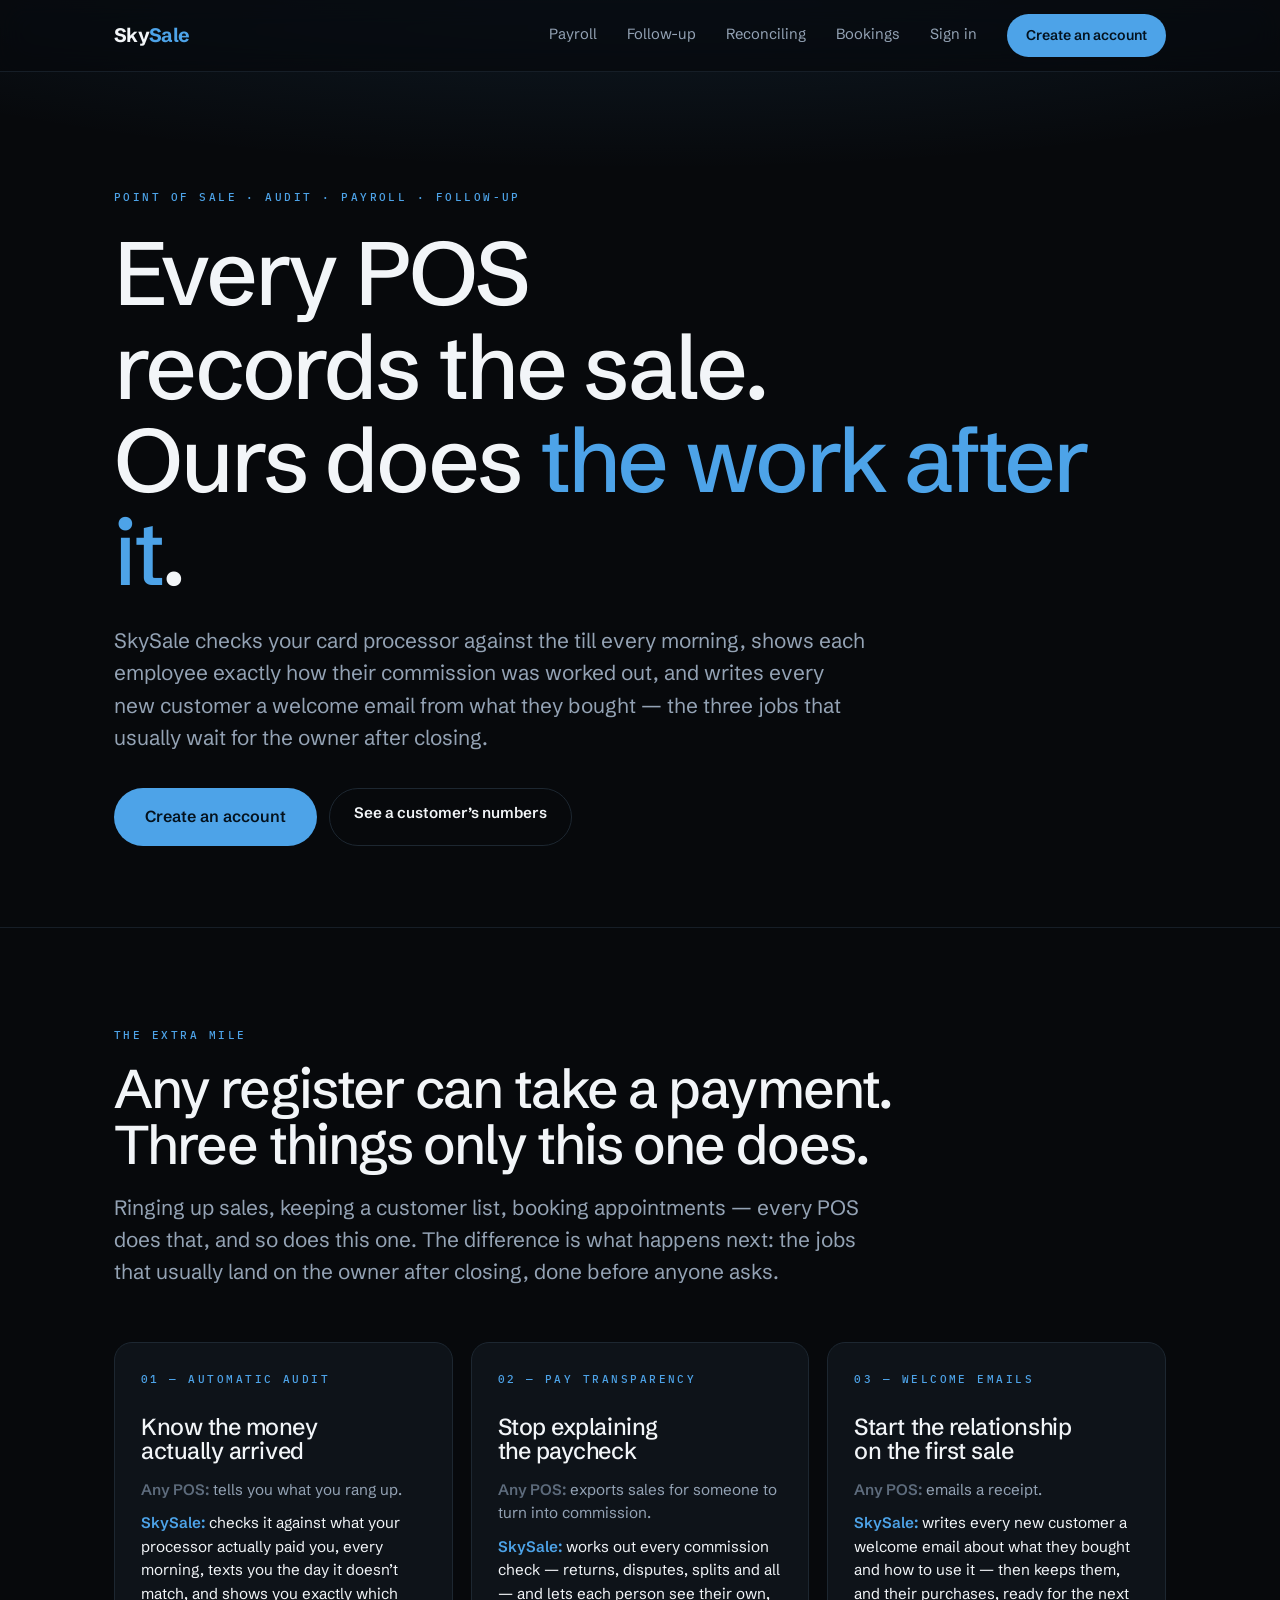
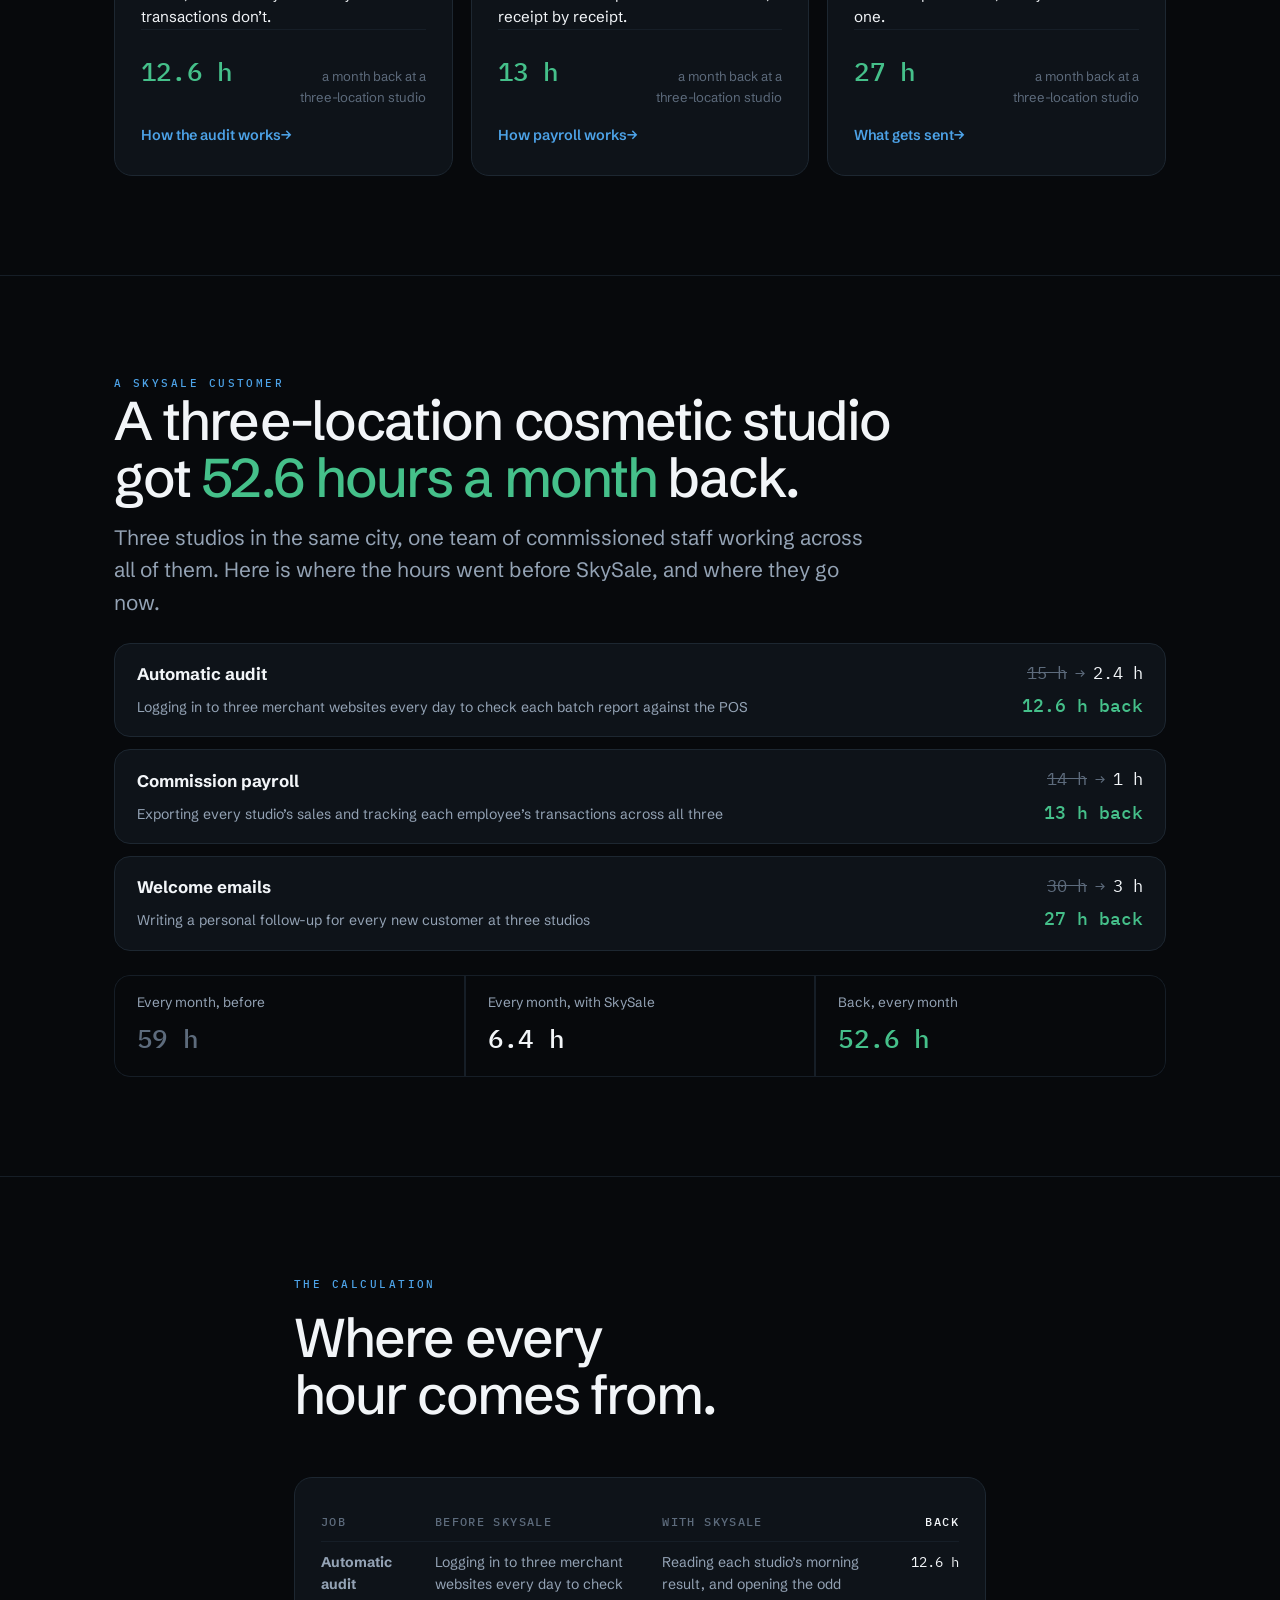
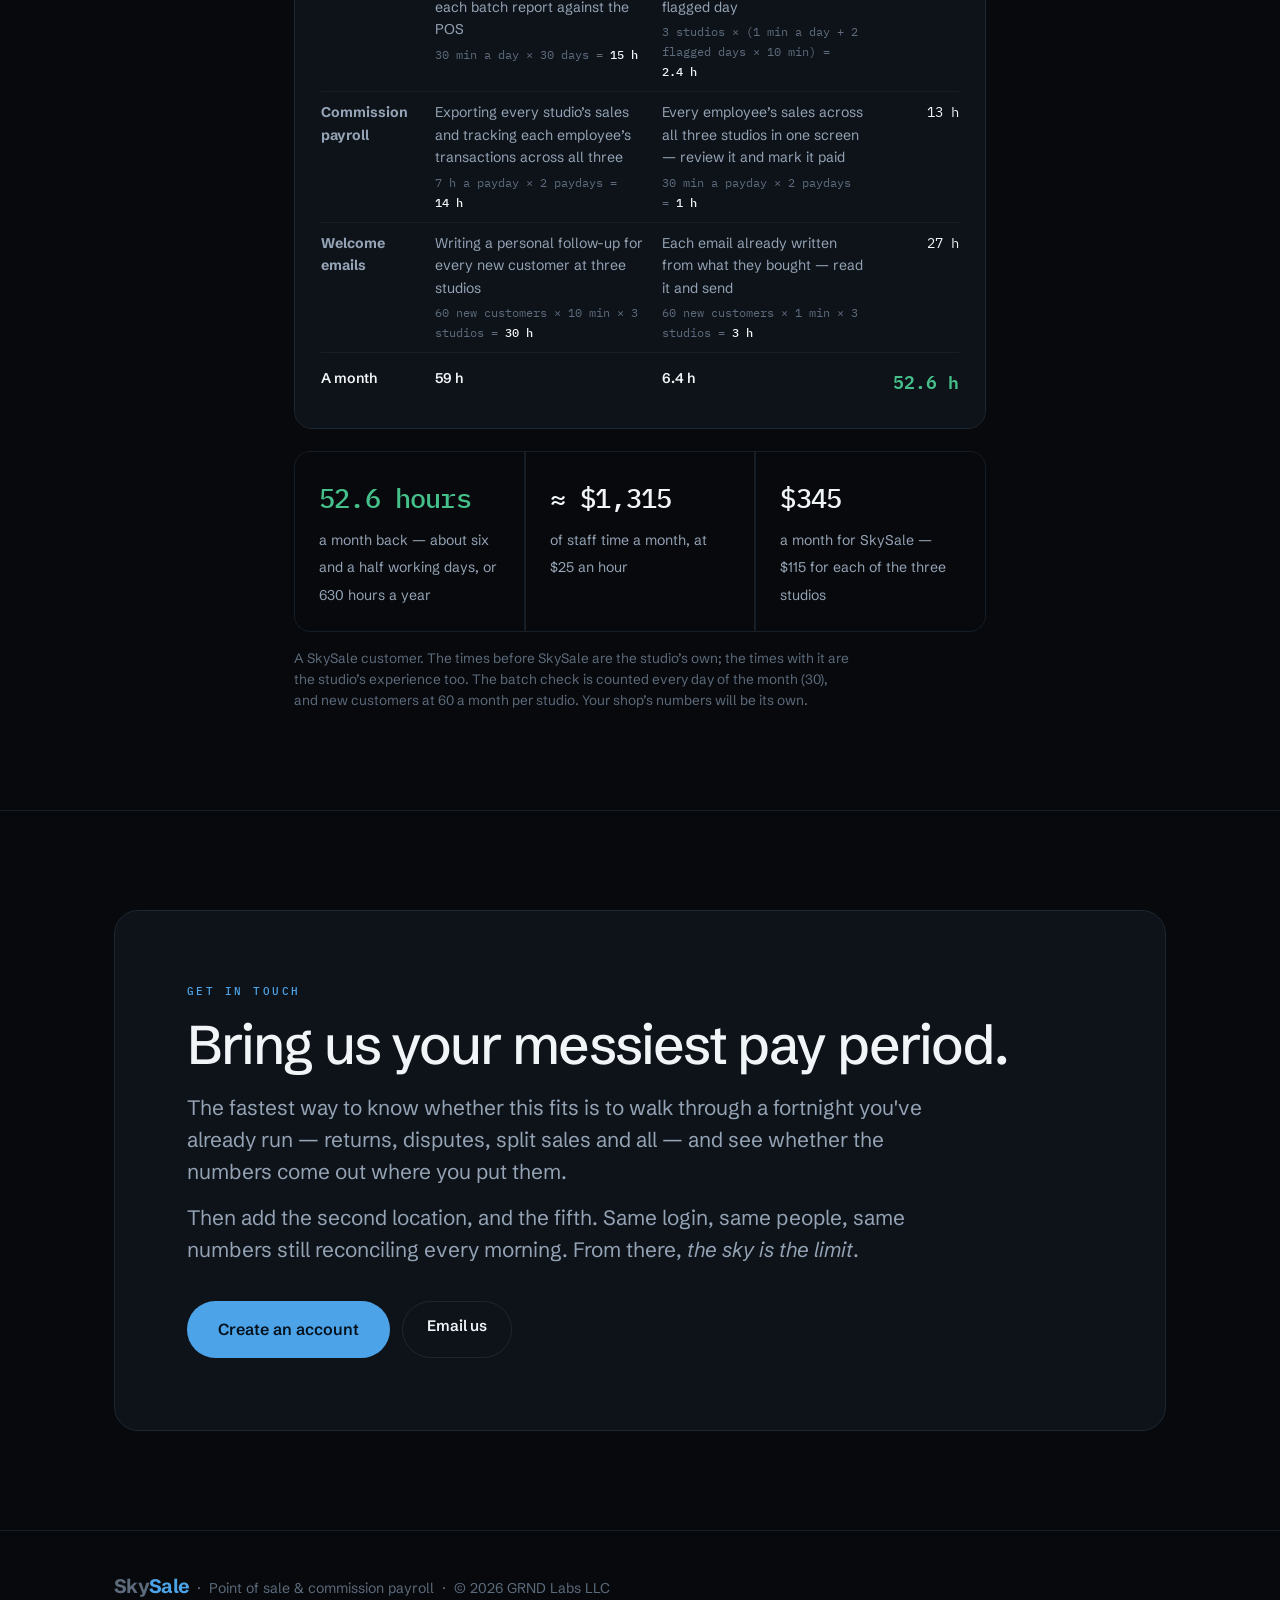
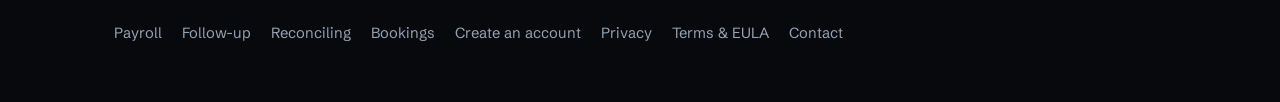
==== index.html @ 4abb0d63 "Extra mile cards play in as you scroll; story bars gone; phone fixes - Each extra-mile card rises in" ====
<!DOCTYPE html>
<html lang="en">
<head>
<meta charset="utf-8">
<meta name="viewport" content="width=device-width, initial-scale=1, viewport-fit=cover">
<title>SkySale — the point of sale that does the work after the sale</title>
<meta name="description" content="Every POS records the sale. SkySale checks your card processor against the till every morning, shows each employee exactly how their commission was worked out, and writes every new customer a welcome email from what they bought.">
<link rel="canonical" href="https://sky-sale.com/">

<meta property="og:type" content="website">
<meta property="og:url" content="https://sky-sale.com/">
<meta property="og:site_name" content="SkySale">
<meta property="og:title" content="SkySale — the point of sale that does the work after the sale">
<meta property="og:description" content="Every POS records the sale. Ours does the work after it.">
<meta property="og:image" content="https://sky-sale.com/assets/commissions.png">
<meta property="og:image:width" content="1010">
<meta property="og:image:height" content="682">
<meta name="twitter:card" content="summary_large_image">
<meta name="twitter:title" content="SkySale — the point of sale that does the work after the sale">
<meta name="twitter:description" content="Every POS records the sale. Ours does the work after it.">
<meta name="twitter:image" content="https://sky-sale.com/assets/commissions.png">
<meta name="theme-color" content="#07090C">

<link rel="preconnect" href="https://fonts.googleapis.com">
<link rel="preconnect" href="https://fonts.gstatic.com" crossorigin>
<link rel="stylesheet" href="https://fonts.googleapis.com/css2?family=Schibsted+Grotesk:wght@400;500;600;700&family=IBM+Plex+Mono:wght@400;500&display=swap">
<link rel="stylesheet" href="styles.css">
</head>
<body>

<header>
  <div class="wrap masthead">
    <a href="/" class="logo">Sky<span>Sale</span></a>
    <nav>
      <a class="opt" href="payroll.html">Payroll</a>
      <a class="opt" href="follow-up.html">Follow-up</a>
      <a class="opt" href="reconciliation.html">Reconciling</a>
      <a class="opt" href="bookings.html">Bookings</a>
      <a class="opt signin" href="https://app.sky-sale.com/">Sign in</a>
      <a class="btn btn-solid btn-sm" href="https://app.sky-sale.com/signup.html">Create an account</a>
    </nav>
  </div>
</header>

<main>

  <!-- ── Hero ───────────────────────────────────────────────────────── -->
  <section class="hero">
    <div class="wrap">
      <p class="eyebrow">Point of sale · audit · payroll · follow-up</p>
      <h1>Every POS records the sale.<br>Ours does <em>the work after it</em>.</h1>
      <p class="lede">
        SkySale checks your card processor against the till every morning, shows each
        employee exactly how their commission was worked out, and writes every new
        customer a welcome email from what they bought — the three jobs that usually
        wait for the owner after closing.
      </p>
      <div class="cta-row">
        <a class="btn btn-solid btn-lg" href="https://app.sky-sale.com/signup.html">Create an account</a>
        <a class="btn btn-ghost" href="#saves">See a customer’s numbers</a>
      </div>
    </div>
  </section>

  <!-- ── The extra mile ───────────────────────────────────────────────── -->
  <section class="rule-top" id="extra-mile">
    <div class="wrap">
      <div class="sec-head narrow reveal">
        <p class="eyebrow">The extra mile</p>
        <h2>Any register can take a payment. Three things only this one does.</h2>
        <p class="lede">
          Ringing up sales, keeping a customer list, booking appointments — every POS does that,
          and so does this one. The difference is what happens next: the jobs that usually land on
          the owner after closing, done before anyone asks.
        </p>
      </div>

      <div class="miles">
        <a class="mile card" href="reconciliation.html">
          <span class="eyebrow">01 — Automatic audit</span>
          <h3>Know the money actually arrived</h3>
          <p class="vs"><b>Any POS:</b> tells you what you rang up.</p>
          <p class="vs ours"><b>SkySale:</b> checks it against what your processor actually paid you, every morning, texts you the day it doesn’t match, and shows you exactly which transactions don’t.</p>
          <div class="saves"><b>12.6 h</b><span>a month back at a<br>three-location studio</span></div>
          <span class="more">How the audit works</span>
        </a>
        <a class="mile card" href="payroll.html">
          <span class="eyebrow">02 — Pay transparency</span>
          <h3>Stop explaining the paycheck</h3>
          <p class="vs"><b>Any POS:</b> exports sales for someone to turn into commission.</p>
          <p class="vs ours"><b>SkySale:</b> works out every commission check — returns, disputes, splits and all — and lets each person see their own, receipt by receipt.</p>
          <div class="saves"><b>13 h</b><span>a month back at a<br>three-location studio</span></div>
          <span class="more">How payroll works</span>
        </a>
        <a class="mile card" href="follow-up.html">
          <span class="eyebrow">03 — Welcome emails</span>
          <h3>Start the relationship on the first sale</h3>
          <p class="vs"><b>Any POS:</b> emails a receipt.</p>
          <p class="vs ours"><b>SkySale:</b> writes every new customer a welcome email about what they bought and how to use it — then keeps them, and their purchases, ready for the next one.</p>
          <div class="saves"><b>27 h</b><span>a month back at a<br>three-location studio</span></div>
          <span class="more">What gets sent</span>
        </a>
      </div>
    </div>
  </section>


  <!-- ── A customer, worked through ───────────────────────────────────── -->
  <section class="story" id="saves">
    <div class="wrap story-inner">
      <div class="story-head reveal">
        <p class="eyebrow">A SkySale customer</p>
        <h2>A three-location cosmetic studio got <em>52.6 hours a month</em> back.</h2>
        <p class="lede">
          Three studios in the same city, one team of commissioned staff working across all of them.
          Here is where the hours went before SkySale, and where they go now.
        </p>
      </div>

      <div class="story-rows stagger">
        <a class="srow" href="reconciliation.html">
          <div class="srow-label">
            <b>Automatic audit</b>
            <span>Logging in to three merchant websites every day to check each batch report against the POS</span>
          </div>
          <div class="srow-nums">
            <span class="was">15 h</span><span class="arrow">→</span><span class="now">2.4 h</span>
            <b class="saved">12.6 h back</b>
          </div>
        </a>
        <a class="srow" href="payroll.html">
          <div class="srow-label">
            <b>Commission payroll</b>
            <span>Exporting every studio’s sales and tracking each employee’s transactions across all three</span>
          </div>
          <div class="srow-nums">
            <span class="was">14 h</span><span class="arrow">→</span><span class="now">1 h</span>
            <b class="saved">13 h back</b>
          </div>
        </a>
        <a class="srow" href="follow-up.html">
          <div class="srow-label">
            <b>Welcome emails</b>
            <span>Writing a personal follow-up for every new customer at three studios</span>
          </div>
          <div class="srow-nums">
            <span class="was">30 h</span><span class="arrow">→</span><span class="now">3 h</span>
            <b class="saved">27 h back</b>
          </div>
        </a>
      </div>

      <div class="story-total reveal">
        <div><span>Every month, before</span><b class="was">59 h</b></div>
        <div><span>Every month, with SkySale</span><b>6.4 h</b></div>
        <div><span>Back, every month</span><b class="credit">52.6 h</b></div>
      </div>
    </div>
  </section>

  <!-- ── The calculation ─────────────────────────────────────────────── -->
  <section class="rule-top">
    <div class="wrap narrow">
      <div class="sec-head reveal">
        <p class="eyebrow">The calculation</p>
        <h2>Where every hour comes from.</h2>
      </div>
      <div class="example calc reveal">
        <table>
          <thead><tr><th>Job</th><th>Before SkySale</th><th>With SkySale</th><th class="h">Back</th></tr></thead>
          <tbody>
            <tr>
              <td><b>Automatic audit</b></td>
              <td>Logging in to three merchant websites every day to check each batch report against the POS<div class="sum-line">30 min a day × 30 days = <b>15 h</b></div></td>
              <td>Reading each studio’s morning result, and opening the odd flagged day<div class="sum-line">3 studios × (1 min a day + 2 flagged days × 10 min) = <b>2.4 h</b></div></td>
              <td class="h">12.6 h</td>
            </tr>
            <tr>
              <td><b>Commission payroll</b></td>
              <td>Exporting every studio’s sales and tracking each employee’s transactions across all three<div class="sum-line">7 h a payday × 2 paydays = <b>14 h</b></div></td>
              <td>Every employee’s sales across all three studios in one screen — review it and mark it paid<div class="sum-line">30 min a payday × 2 paydays = <b>1 h</b></div></td>
              <td class="h">13 h</td>
            </tr>
            <tr>
              <td><b>Welcome emails</b></td>
              <td>Writing a personal follow-up for every new customer at three studios<div class="sum-line">60 new customers × 10 min × 3 studios = <b>30 h</b></div></td>
              <td>Each email already written from what they bought — read it and send<div class="sum-line">60 new customers × 1 min × 3 studios = <b>3 h</b></div></td>
              <td class="h">27 h</td>
            </tr>
            <tr class="sum"><td>A month</td><td>59 h</td><td>6.4 h</td><td class="h">52.6 h</td></tr>
          </tbody>
        </table>
      </div>
      <div class="total-saved reveal">
        <div><b class="credit">52.6 hours</b><span>a month back — about six and a half working days, or 630 hours a year</span></div>
        <div><b>≈ $1,315</b><span>of staff time a month, at $25 an hour</span></div>
        <div><b>$345</b><span>a month for SkySale — $115 for each of the three studios</span></div>
      </div>
      <p class="fineprint">
        A SkySale customer. The times before SkySale are the studio’s own; the times with it are the studio’s
        experience too. The batch check is counted every day of the month (30), and new customers at 60 a
        month per studio. Your shop’s numbers will be its own.
      </p>
    </div>
  </section>

  <!-- ── Closer ──────────────────────────────────────────────────────── -->
  <section class="rule-top">
    <div class="wrap">
      <div class="closer reveal">
        <p class="eyebrow">Get in touch</p>
        <h2 style="margin-block:16px 18px">Bring us your messiest pay period.</h2>
        <p class="lede">
          The fastest way to know whether this fits is to walk through a
          fortnight you've already run — returns, disputes, split sales and all
          — and see whether the numbers come out where you put them.
        </p>
        <p class="lede" style="margin-top:14px">
          Then add the second location, and the fifth. Same login, same people,
          same numbers still reconciling every morning. From there,
          <em>the sky is the limit</em>.
        </p>
        <div class="cta-row">
          <a class="btn btn-solid btn-lg" href="https://app.sky-sale.com/signup.html">Create an account</a>
          <a class="btn btn-ghost" href="mailto:hello@sky-sale.com?subject=SkySale">Email us</a>
        </div>
      </div>
    </div>
  </section>

</main>

<footer>
  <div class="wrap foot">
    <div><span class="logo">Sky<span>Sale</span></span> &nbsp;·&nbsp; Point of sale &amp; commission payroll &nbsp;·&nbsp; &copy; 2026 GRND Labs LLC</div>
    <nav>
      <a href="payroll.html">Payroll</a>
      <a href="follow-up.html">Follow-up</a>
      <a href="reconciliation.html">Reconciling</a>
      <a href="bookings.html">Bookings</a>
      <a href="https://app.sky-sale.com/signup.html">Create an account</a>
      <a href="privacy.html">Privacy</a>
      <a href="terms.html">Terms &amp; EULA</a>
      <a href="mailto:hello@sky-sale.com">Contact</a>
    </nav>
  </div>
</footer>

</body>
</html>
---- styles.css ----
/* SkySale — shared styles.
 *
 * One visual world, committed to: a near-black ground with money as the only
 * colour. Accounting's own two colours (credit green, debit red) appear on
 * figures and nowhere else, so a red number always means money going out
 * rather than "this bit is important".
 *
 * All motion is native scroll-driven animation. No library, no observers, no
 * JavaScript — and where a browser doesn't support it, every word is simply
 * there at rest. Nothing is ever parked invisible waiting to be scrolled to.
 */

:root {
  --void:      #07090C;
  --panel:     #0E1319;
  --panel-2:   #141B23;
  --line:      #1D2731;
  --line-soft: #161E27;
  --ink:       #F2F5F8;
  --ink-dim:   #94A3B5;
  --ink-faint: #5D6B7C;
  --blue:      #4DA3E8;
  --blue-deep: #2B7FC4;
  --blue-glow: rgba(77, 163, 232, .16);
  --credit:    #45C08A;
  --debit:     #E8707C;

  --display: 'Schibsted Grotesk', -apple-system, BlinkMacSystemFont, 'Segoe UI', sans-serif;
  --mono: 'IBM Plex Mono', ui-monospace, 'SF Mono', Menlo, monospace;

  --gutter: clamp(20px, 5vw, 64px);
  --measure: 1180px;
}

* { box-sizing: border-box; }

html { scroll-behavior: smooth; }
@media (prefers-reduced-motion: reduce) { html { scroll-behavior: auto; } }

body {
  margin: 0;
  background: var(--void);
  color: var(--ink);
  font-family: var(--display);
  font-size: 17px;
  line-height: 1.6;
  -webkit-font-smoothing: antialiased;
  overflow-x: hidden;
}

.wrap { max-width: var(--measure); margin: 0 auto; padding-inline: var(--gutter); }
.narrow { max-width: 820px; }

h1, h2, h3 { margin: 0; line-height: 1.04; letter-spacing: -.035em; text-wrap: balance; font-weight: 500; }
h1 { font-size: clamp(2.7rem, 7.5vw, 5.6rem); }
h2 { font-size: clamp(2rem, 4.6vw, 3.4rem); }
h3 { font-size: clamp(1.15rem, 2vw, 1.45rem); letter-spacing: -.02em; }
p { margin: 0; }
a { color: inherit; text-decoration: none; }

.eyebrow {
  font-family: var(--mono); font-size: .7rem; font-weight: 500;
  letter-spacing: .22em; text-transform: uppercase; color: var(--blue);
}
.lede { font-size: clamp(1.05rem, 1.7vw, 1.3rem); color: var(--ink-dim); max-width: 58ch; line-height: 1.55; }
.dim { color: var(--ink-dim); }
.num { font-family: var(--mono); font-variant-numeric: tabular-nums; letter-spacing: -.02em; }

:where(a, button):focus-visible { outline: 2px solid var(--blue); outline-offset: 4px; border-radius: 4px; }

/* ── Masthead ──────────────────────────────────────────────────────────── */
header {
  position: sticky; top: env(safe-area-inset-top, 0px); z-index: 50;
  background: rgba(7, 9, 12, .72);
  backdrop-filter: saturate(160%) blur(14px);
  border-bottom: 1px solid var(--line-soft);
}
.masthead {
  display: flex; align-items: center; justify-content: space-between;
  gap: 18px; padding-block: 14px;
}
.logo { font-size: 1.22rem; font-weight: 700; letter-spacing: -.035em; }
.logo span { color: var(--blue); }
/* Wraps, because a row of links that can't wrap is a row that runs off the
   side of a phone and takes the whole page's horizontal scroll with it. */
nav { display: flex; flex-wrap: wrap; gap: clamp(14px, 2.4vw, 30px); align-items: center; font-size: .92rem; }
nav a { color: var(--ink-dim); transition: color .2s; white-space: nowrap; }
nav a:hover, nav a[aria-current="page"] { color: var(--ink); }
/* The section links go on a phone; signing in does not. Someone on a phone
   is far more likely to be an existing shop opening their register than a
   stranger reading about reconciliation — and with every .opt hidden there
   was no way in from a phone at all. */
@media (max-width: 860px) {
  nav .opt:not(.signin) { display: none; }
  nav .signin {
    display: inline-flex; align-items: center; min-height: 44px;
    padding: 0 18px; border: 1.5px solid var(--line);
    border-radius: 999px; color: var(--ink);
  }
  nav .signin:hover { border-color: var(--blue); color: var(--blue); }
}
/* On a phone both buttons share one line with the logo; let them wrap and
   the masthead doubles in height and sits over the page. */
@media (max-width: 480px) {
  .masthead { gap: 10px; padding-block: 10px; }
  .masthead nav { flex-wrap: nowrap; gap: 8px; }
  nav .signin { padding: 0 14px; min-height: 40px; font-size: .86rem; }
  .masthead .btn-sm { padding: 10px 14px; font-size: .86rem; }
}
@media (max-width: 360px) {
  .logo { font-size: 1.05rem; }
  nav .signin { padding: 0 11px; }
  .masthead .btn-sm { padding: 10px 11px; font-size: .8rem; }
}

.btn {
  display: inline-block; font-family: var(--display); font-weight: 600;
  font-size: .95rem; padding: 12px 24px; border-radius: 100px;
  border: 1px solid transparent; transition: background .2s, border-color .2s, color .2s;
  white-space: nowrap;
}
.btn-solid { background: var(--blue); color: #04121E; }
.btn-solid:hover { background: #6FB8F0; }
.btn-ghost { border-color: var(--line); color: var(--ink); }
.btn-ghost:hover { border-color: var(--blue); color: var(--blue); }
.btn-sm { padding: 9px 18px; font-size: .88rem; }
/* The one action the site exists to produce. Bigger than the rest, and it
   keeps a ring of the accent around it so it still reads as the loud one
   against the dark ground, where a flat fill can recede. */
.btn-lg { padding: 15px 30px; font-size: 1rem; }
.btn-solid { box-shadow: 0 0 0 0 var(--blue-glow); transition: background .2s, box-shadow .25s, transform .15s; }
.btn-solid:hover { box-shadow: 0 0 0 6px var(--blue-glow); transform: translateY(-1px); }

/* The masthead's button stays put at phone width, unlike the section links —
   a nav that collapses to nothing is a page with no way forward on a phone. */
@media (max-width: 860px) { .masthead .btn { display: inline-block; } }

/* ── Hero ──────────────────────────────────────────────────────────────── */
.hero { padding-block: clamp(70px, 13vh, 130px) clamp(50px, 9vh, 100px); position: relative; }
/* One soft light source, behind the headline. The only gradient on the site. */
.hero::before {
  /* Kept inside the viewport. It used to hang 30% past each edge, which no
     one could see — overflow-x on the body clipped it — but it made the page
     measure a third wider than the screen, which reads as broken layout every
     time anyone checks. The gradient is widened instead, so it looks the same
     and the page is the width it says it is. */
  content: ''; position: absolute; inset: -20% 0 auto; height: 640px;
  background: radial-gradient(120% 60% at 50% 0%, var(--blue-glow), transparent 70%);
  pointer-events: none; z-index: -1;
}
.hero h1 { margin-block: 20px 26px; }
.hero h1 em { font-style: normal; color: var(--blue); }
.cta-row { display: flex; gap: 12px; flex-wrap: wrap; margin-top: 34px; }

/* ── Sections ──────────────────────────────────────────────────────────── */
section { padding-block: clamp(64px, 11vh, 132px); }
.rule-top { border-top: 1px solid var(--line-soft); }
.sec-head { margin-bottom: clamp(34px, 6vh, 62px); }
.sec-head h2 { margin-block: 16px 18px; }

/* ── The paycheck ──────────────────────────────────────────────────────── */
.cheque {
  background: linear-gradient(180deg, var(--panel-2), var(--panel));
  border: 1px solid var(--line); border-radius: 18px;
  padding: 26px clamp(20px, 3vw, 32px);
  box-shadow: 0 30px 70px -40px rgba(0, 0, 0, .9);
  width: 100%; max-width: 520px;
}
.cheque-head {
  display: flex; justify-content: space-between; gap: 16px; flex-wrap: wrap;
  padding-bottom: 16px; border-bottom: 1px solid var(--line);
}
.cheque-head span { font-family: var(--mono); font-size: .66rem; letter-spacing: .16em; text-transform: uppercase; color: var(--ink-faint); }
.cheque-head b { display: block; font-weight: 600; font-size: .95rem; color: var(--ink); letter-spacing: -.01em; margin-top: 3px; }
.cheque-line {
  display: flex; justify-content: space-between; align-items: baseline; gap: 20px;
  padding-block: 13px; border-bottom: 1px solid var(--line-soft);
}
.cheque-line dt { font-size: .93rem; color: var(--ink-dim); }
.cheque-line dt small { display: block; font-size: .76rem; color: var(--ink-faint); margin-top: 2px; }
.cheque-line dd { margin: 0; font-family: var(--mono); font-variant-numeric: tabular-nums; font-size: .95rem; white-space: nowrap; }
/* On a narrow screen a long label and its amount stop fitting on one line;
   let the amount drop underneath rather than push the card wider. */
@media (max-width: 560px) {
  .cheque-line { flex-wrap: wrap; gap: 4px 20px; }
  .cheque-line dd { margin-left: auto; }
}
.cheque-line dd.credit { color: var(--credit); }
.cheque-line dd.debit { color: var(--debit); }
.cheque-total {
  display: flex; justify-content: space-between; align-items: baseline; gap: 20px;
  padding-top: 18px; margin-top: 4px; border-top: 1px solid var(--blue);
}
.cheque-total span { font-weight: 600; }
.cheque-total b { font-family: var(--mono); font-size: 1.7rem; font-weight: 600; letter-spacing: -.03em; }
.cheque-note { font-size: .74rem; color: var(--ink-faint); margin-top: 16px; }

/* ── Cards that link to the detail pages ───────────────────────────────── */
.cards { display: grid; grid-template-columns: repeat(auto-fit, minmax(270px, 1fr)); gap: 18px; }
.card {
  display: block; background: var(--panel); border: 1px solid var(--line);
  border-radius: 18px; padding: 30px 28px 26px;
  transition: border-color .25s, transform .25s, background .25s;
}
.card:hover { border-color: var(--blue); transform: translateY(-4px); background: var(--panel-2); }
.card .eyebrow { display: block; margin-bottom: 14px; }
.card h3 { margin-bottom: 10px; }
.card p { font-size: .95rem; color: var(--ink-dim); }
.card .more { display: inline-block; margin-top: 18px; font-size: .9rem; font-weight: 600; color: var(--blue); }
.card:hover .more::after { transform: translateX(4px); }
.card .more::after { content: ' →'; display: inline-block; transition: transform .25s; }

/* ── Spec rows, for the detail pages ───────────────────────────────────── */
.spec { display: grid; }
.spec-row {
  display: grid; grid-template-columns: minmax(200px, 270px) 1fr; gap: clamp(18px, 4vw, 48px);
  padding-block: 28px; border-top: 1px solid var(--line-soft); align-items: start;
}
.spec-row dt { font-weight: 600; font-size: 1.05rem; letter-spacing: -.015em; }
.spec-row dd { margin: 0; color: var(--ink-dim); max-width: 62ch; }
@media (max-width: 720px) { .spec-row { grid-template-columns: 1fr; gap: 8px; } }

/* ── Figures ───────────────────────────────────────────────────────────── */
figure { margin: 0; }
figure img {
  width: 100%; height: auto; max-width: 100%; display: block;
  border: 1px solid var(--line); border-radius: 14px;
  box-shadow: 0 40px 80px -50px rgba(0, 0, 0, 1);
}
figcaption { margin-top: 16px; font-size: .92rem; color: var(--ink-dim); max-width: 64ch; }
figcaption b { color: var(--ink); font-weight: 600; }
figcaption .demo {
  display: block; margin-top: 8px; font-family: var(--mono);
  font-size: .72rem; letter-spacing: .04em; color: var(--ink-faint);
}

/* ── Stat band ─────────────────────────────────────────────────────────── */
.stats { display: grid; grid-template-columns: repeat(auto-fit, minmax(190px, 1fr)); gap: 2px; background: var(--line-soft); border: 1px solid var(--line-soft); border-radius: 16px; overflow: hidden; }
.stat { background: var(--void); padding: 30px 26px; }
.stat b { display: block; font-family: var(--mono); font-size: 1.5rem; font-weight: 500; letter-spacing: -.03em; margin-bottom: 8px; }
.stat span { font-size: .9rem; color: var(--ink-dim); }

/* ── Closing call ──────────────────────────────────────────────────────── */
.closer {
  border: 1px solid var(--line); border-radius: 24px;
  padding: clamp(36px, 6vw, 72px); background: var(--panel);
  position: relative; overflow: hidden;
}
.closer::before {
  content: ''; position: absolute; inset: auto 0 -60%; height: 340px;
  background: radial-gradient(70% 60% at 50% 100%, var(--blue-glow), transparent 70%);
  pointer-events: none;
}
.closer > * { position: relative; }

footer { border-top: 1px solid var(--line-soft); padding-block: 40px 56px; font-size: .88rem; color: var(--ink-faint); }
.foot { display: flex; justify-content: space-between; gap: 20px; flex-wrap: wrap; align-items: baseline; }
.foot a { color: var(--ink-dim); }
.foot a:hover { color: var(--blue); }
.foot nav { gap: 14px 20px; }

/* ── Motion ────────────────────────────────────────────────────────────── *
 * Everything above is the resting state and is fully visible. The rules
 * below only ever run where the browser supports scroll-driven animation AND
 * the reader hasn't asked for less motion — so this is decoration on top of a
 * page that already works, never the thing that makes it appear.
 */
@media (prefers-reduced-motion: no-preference) {
  @supports (animation-timeline: view()) {

    .reveal {
      animation: rise linear both;
      animation-timeline: view();
      animation-range: entry 4% cover 26%;
    }
    @keyframes rise {
      from { opacity: 0; transform: translateY(34px); }
      to   { opacity: 1; transform: none; }
    }

    /* The headline settles rather than rises. */
    .hero h1, .hero .lede, .hero .cta-row {
      animation: settle .9s cubic-bezier(.2, .7, .2, 1) both;
    }
    .hero .lede { animation-delay: .1s; }
    .hero .cta-row { animation-delay: .18s; }
    @keyframes settle {
      from { opacity: 0; transform: translateY(20px); filter: blur(6px); }
      to   { opacity: 1; transform: none; filter: none; }
    }

    /* The hero cheque lifts away as you leave it. */
    .hero-art {
      animation: recede linear both;
      animation-timeline: view();
      animation-range: exit 0% exit 100%;
    }
    @keyframes recede {
      to { opacity: .15; transform: translateY(-40px) scale(.96); }
    }

    /* The extra mile: each card rises in turn, then plays its own argument —
       what any POS does, what this one does instead, and the hours that
       gives back — as it comes up the screen. */
    .mile { view-timeline: --mile block; }
    .mile, .mile .vs, .mile .vs.ours, .mile .saves b, .mile .saves span, .mile .more {
      animation-timeline: --mile; animation-fill-mode: both; animation-timing-function: linear;
    }
    .mile             { animation-name: card-in;  animation-range: entry 0% cover 24%; }
    .mile .vs         { animation-name: dim-in;   animation-range: cover 10% cover 24%; }
    .mile .vs.ours    { animation-name: slide-in; animation-range: cover 18% cover 32%; }
    .mile .saves b    { animation-name: pop;      animation-range: cover 26% cover 38%; }
    .mile .saves span { animation-name: dim-in;   animation-range: cover 30% cover 40%; }
    .mile .more       { animation-name: dim-in;   animation-range: cover 34% cover 42%; }
    /* Side by side, they take turns instead of arriving together. */
    @media (min-width: 960px) {
      .mile:nth-child(2)             { animation-range: entry 30% cover 30%; }
      .mile:nth-child(2) .vs         { animation-range: cover 18% cover 30%; }
      .mile:nth-child(2) .vs.ours    { animation-range: cover 26% cover 38%; }
      .mile:nth-child(2) .saves b    { animation-range: cover 34% cover 44%; }
      .mile:nth-child(2) .saves span { animation-range: cover 38% cover 46%; }
      .mile:nth-child(2) .more       { animation-range: cover 40% cover 48%; }
      .mile:nth-child(3)             { animation-range: entry 60% cover 36%; }
      .mile:nth-child(3) .vs         { animation-range: cover 26% cover 36%; }
      .mile:nth-child(3) .vs.ours    { animation-range: cover 34% cover 44%; }
      .mile:nth-child(3) .saves b    { animation-range: cover 42% cover 50%; }
      .mile:nth-child(3) .saves span { animation-range: cover 44% cover 52%; }
      .mile:nth-child(3) .more       { animation-range: cover 46% cover 54%; }
    }
    @keyframes card-in  { from { opacity: 0; transform: translateY(60px) scale(.94); } to { opacity: 1; transform: none; } }
    @keyframes dim-in   { from { opacity: 0; } to { opacity: 1; } }
    @keyframes slide-in { from { opacity: 0; transform: translateX(-24px); } to { opacity: 1; transform: none; } }
    @keyframes pop      { from { opacity: 0; transform: scale(.5); } 70% { transform: scale(1.12); } to { opacity: 1; transform: none; } }
    .mile .saves b { display: inline-block; transform-origin: left center; }

    /* A staggered set — cards, spec rows. */
    .stagger > * {
      animation: rise linear both;
      animation-timeline: view();
      animation-range: entry 2% cover 22%;
    }
  }
}

/* ── The pinned paycheck ───────────────────────────────────────────────── *
 * Without scroll-driven animation this is an ordinary section with the whole
 * cheque on it. With it, the section becomes tall, the cheque pins to the
 * middle of the screen, and its lines arrive one at a time as you scroll —
 * which is the argument the page is making, performed rather than described.
 */
.pin { padding-block: clamp(64px, 11vh, 132px); }
.pin-inner { display: grid; gap: clamp(32px, 6vw, 72px); grid-template-columns: 1fr; align-items: center; }
@media (min-width: 900px) { .pin-inner { grid-template-columns: 1fr minmax(380px, 520px); } }
.pin-copy h2 { margin-bottom: 20px; }

@media (prefers-reduced-motion: no-preference) {
  @supports (animation-timeline: view()) {
    .pin { height: 300vh; padding-block: 0; view-timeline-name: --pin; }
    .pin-inner { position: sticky; top: 0; min-height: 100vh; padding-block: 90px 40px; }

    .pin-line {
      animation: line-in linear both;
      animation-timeline: --pin;
    }
    @keyframes line-in {
      from { opacity: 0; transform: translateX(22px); }
      to   { opacity: 1; transform: none; }
    }
    /* Each line gets its own slice of the scroll. */
    .pin-line:nth-child(1) { animation-range: contain  0% contain  9%; }
    .pin-line:nth-child(2) { animation-range: contain 10% contain 22%; }
    .pin-line:nth-child(3) { animation-range: contain 23% contain 35%; }
    .pin-line:nth-child(4) { animation-range: contain 36% contain 48%; }
    .pin-line:nth-child(5) { animation-range: contain 49% contain 61%; }

    .pin-total {
      animation: total-in linear both;
      animation-timeline: --pin;
      animation-range: contain 63% contain 76%;
    }
    @keyframes total-in {
      from { opacity: 0; transform: translateY(14px); }
      to   { opacity: 1; transform: none; }
    }

    /* The copy beside the cheque is deliberately NOT animated. It explains
       what the animation is doing, so fading it in on scroll would hide the
       explanation from anyone who hasn't scrolled far enough to need it — and
       leave the section looking empty to anyone landing part-way down. */
  }
}

/* ── Legal pages ──────────────────────────────────────────────────────────
 * Terms and Privacy are read, not skimmed, so they drop the marketing scale
 * for a calmer reading size, with an "in short" box up top and numbered
 * sections that can be linked to one by one. */
.legal { padding-block: 40px 80px; }
.legal .summary {
  border: 1px solid var(--line); background: var(--panel); border-radius: 14px;
  padding: 22px 26px; margin-bottom: 36px;
}
.legal .summary h2 { font-size: 1.05rem; margin: 0 0 10px; letter-spacing: 0; }
.legal .summary ul { margin: 0; }
.legal .toc { margin-bottom: 8px; }
.legal .toc ol { columns: 2; column-gap: 64px; margin: 10px 0 0; padding-left: 1.3em; }
.legal .toc li { break-inside: avoid; }
.legal .toc a { color: var(--ink-dim); text-decoration: none; }
.legal .toc a:hover { color: var(--blue); }
.legal h2 {
  font-size: clamp(1.25rem, 2.2vw, 1.55rem); letter-spacing: -.015em;
  margin: 48px 0 12px; scroll-margin-top: 96px;
}
.legal h3 { font-size: 1.02rem; letter-spacing: 0; margin: 22px 0 8px; }
.legal p, .legal li { color: var(--ink-dim); font-size: 1rem; line-height: 1.68; }
.legal p + p, .legal ul + p, .legal p + ul { margin-top: 12px; }
.legal ul, .legal ol { padding-left: 1.3em; margin: 10px 0; }
.legal li + li { margin-top: 6px; }
.legal strong { color: var(--ink); font-weight: 600; }
.legal a { color: var(--blue); }
.legal .caps { text-transform: uppercase; font-size: .93rem; letter-spacing: .01em; }
.legal .meta { font-family: var(--mono); font-size: .78rem; color: var(--ink-faint); margin-top: 18px; }
.legal table { width: 100%; border-collapse: collapse; margin: 14px 0; font-size: .95rem; }
.legal th, .legal td { text-align: left; vertical-align: top; padding: 10px 12px; border-bottom: 1px solid var(--line-soft); color: var(--ink-dim); }
.legal th { color: var(--ink); font-weight: 600; font-size: .85rem; }
.legal td:first-child { color: var(--ink); white-space: nowrap; }
@media (max-width: 640px) {
  .legal .toc ol { columns: 1; }
  .legal td:first-child { white-space: normal; }
  .legal table, .legal thead, .legal tbody, .legal tr, .legal th, .legal td { display: block; }
  .legal thead { display: none; }
  .legal td { border-bottom: none; padding: 2px 0; }
  .legal tr { border-bottom: 1px solid var(--line-soft); padding: 10px 0; }
}

/* ── The extra mile, and what it saves ────────────────────────────────────
 * Three columns comparing what any register does with what this one does
 * next, then worked examples of the time that saves. The hours are figures,
 * so they get the mono face; time saved is the one figure shown in credit
 * green, because it is the point of the page. */
.miles { display: grid; grid-template-columns: repeat(auto-fit, minmax(290px, 1fr)); gap: 18px; }
.mile {
  border: 1px solid var(--line); background: var(--panel); border-radius: 18px;
  padding: 28px 26px; display: flex; flex-direction: column;
}
.mile h3 { margin: 12px 0 14px; }
.mile .vs { font-size: .95rem; line-height: 1.55; color: var(--ink-dim); }
.mile .vs + .vs { margin-top: 10px; }
.mile .vs b { color: var(--ink-faint); font-weight: 600; }
.mile .vs.ours b { color: var(--blue); }
.mile .vs.ours { color: var(--ink); }
.mile .saves {
  margin-top: auto; padding-top: 22px; border-top: 1px solid var(--line-soft);
  display: flex; align-items: baseline; justify-content: space-between; gap: 12px;
}
.mile .saves b { font-family: var(--mono); font-size: 1.6rem; font-weight: 500; letter-spacing: -.03em; color: var(--credit); }
.mile .saves span { font-size: .82rem; color: var(--ink-faint); text-align: right; }
.mile .more { margin-top: 16px; font-size: .9rem; font-weight: 600; color: var(--blue); }
.mile .more::after { content: ' →'; }

.examples { display: grid; gap: 22px; }
.example {
  border: 1px solid var(--line); background: var(--panel); border-radius: 18px; padding: 26px 26px 22px;
}
.example .who { font-family: var(--mono); font-size: .72rem; letter-spacing: .14em; text-transform: uppercase; color: var(--blue); }
.example h3 { margin: 10px 0 6px; }
.example .setup { font-size: .95rem; color: var(--ink-dim); margin-bottom: 16px; }
.example table { width: 100%; border-collapse: collapse; font-size: .93rem; }
.example th, .example td { text-align: left; padding: 9px 0; border-bottom: 1px solid var(--line-soft); vertical-align: top; }
.example th { font-size: .72rem; font-family: var(--mono); letter-spacing: .12em; text-transform: uppercase; color: var(--ink-faint); font-weight: 500; }
.example td { color: var(--ink-dim); padding-right: 14px; }
.example td.h, .example th.h { text-align: right; font-family: var(--mono); white-space: nowrap; color: var(--ink); padding-right: 0; padding-left: 14px; }
.example tr.sum td { border-bottom: none; padding-top: 14px; font-weight: 600; color: var(--ink); }
.example tr.sum td.h { color: var(--credit); font-size: 1.15rem; }
.example .also { margin-top: 14px; font-size: .9rem; color: var(--ink-dim); }
.example .also b { color: var(--ink); }

.total-saved {
  display: grid; grid-template-columns: repeat(auto-fit, minmax(200px, 1fr)); gap: 2px;
  background: var(--line-soft); border: 1px solid var(--line-soft); border-radius: 16px; overflow: hidden; margin-top: 22px;
}
.total-saved div { background: var(--void); padding: 24px 24px; }
.total-saved b { display: block; font-family: var(--mono); font-size: 1.7rem; font-weight: 500; letter-spacing: -.03em; margin-bottom: 6px; }
.total-saved b.credit { color: var(--credit); }
.total-saved span { font-size: .88rem; color: var(--ink-dim); }
.fineprint { font-size: .85rem; color: var(--ink-faint); margin-top: 16px; max-width: 70ch; line-height: 1.55; }

@media (max-width: 640px) {
  .example { padding: 20px 18px; }
  .example th.h, .example td.h { padding-left: 8px; }
}

/* ── A customer, worked through ───────────────────────────────────────────
 * Each job is drawn as a faint outline the length of the hours it used to
 * take, with a solid bar for the hours it takes now — a still picture, not a
 * scroll animation, which held the page in place for too long. */
.story { padding-block: clamp(64px, 11vh, 132px); border-top: 1px solid var(--line-soft); }
.story-inner { display: grid; gap: 24px; }
.story-head h2 em { font-style: normal; color: var(--credit); }
.story-head .lede { margin-top: 16px; }
.story-rows { display: grid; gap: 12px; }
.srow {
  display: grid; grid-template-columns: 1fr 11rem; gap: 18px; align-items: center;
  border: 1px solid var(--line); background: var(--panel); border-radius: 16px; padding: 16px 22px; color: inherit; text-decoration: none;
}
.srow:hover { border-color: var(--blue); }
.srow-label b { display: block; font-size: 1.05rem; margin-bottom: 4px; }
.srow-label span { font-size: .88rem; color: var(--ink-dim); line-height: 1.45; }
.srow-nums { font-family: var(--mono); white-space: nowrap; text-align: right; }
.srow-nums .was { color: var(--ink-faint); text-decoration: line-through; }
.srow-nums .arrow { color: var(--ink-faint); margin: 0 8px; }
.srow-nums .now { color: var(--ink); }
.srow-nums .saved { display: block; margin-top: 4px; color: var(--credit); font-weight: 500; font-size: 1.15rem; }
.story-total {
  display: grid; grid-template-columns: repeat(auto-fit, minmax(190px, 1fr)); gap: 2px;
  background: var(--line-soft); border: 1px solid var(--line-soft); border-radius: 16px; overflow: hidden;
}
.story-total div { background: var(--void); padding: 16px 22px; }
.story-total span { display: block; font-size: .85rem; color: var(--ink-dim); margin-bottom: 6px; }
.story-total b { font-family: var(--mono); font-size: 1.6rem; font-weight: 500; letter-spacing: -.03em; }
.story-total b.was { color: var(--ink-faint); }
.story-total b.credit { color: var(--credit); }
.example.calc td { font-size: .88rem; }
.example.calc .sum-line { margin-top: 4px; font-family: var(--mono); font-size: .78rem; color: var(--ink-faint); }
.example.calc .sum-line b { color: var(--ink); font-weight: 500; white-space: nowrap; }
@media (max-width: 760px) {
  .srow { grid-template-columns: 1fr; gap: 12px; }
  .srow-nums { text-align: left; }
  .example.calc thead { display: none; }
  .example.calc tr { display: block; padding: 10px 0; border-bottom: 1px solid var(--line-soft); }
  .example.calc td { display: block; border: none; padding: 4px 0; text-align: left !important; }
}


/* On a phone the footer is the only way to the feature pages (the masthead
   hides them), so its links get finger-sized targets. */
@media (max-width: 860px) {
  footer nav { gap: 0 20px; }
  footer nav a { display: inline-block; padding-block: 11px; }
}
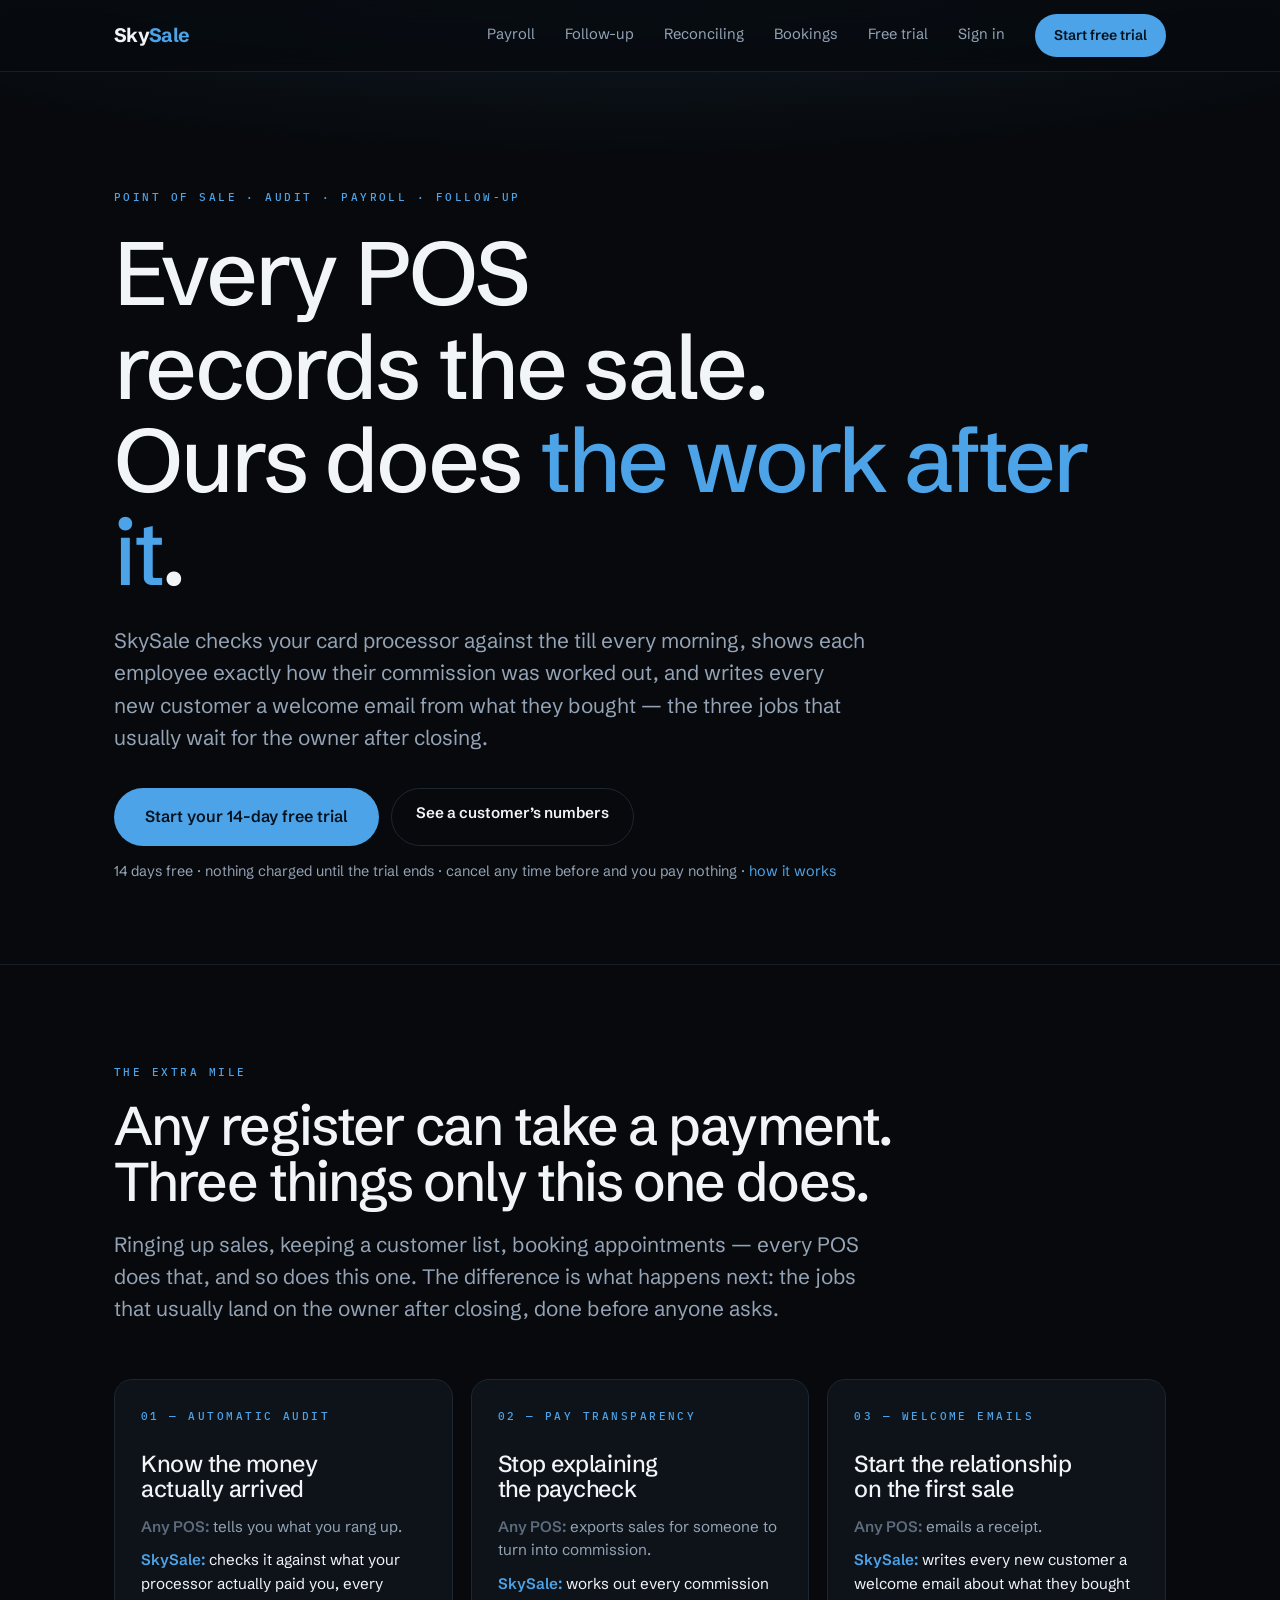
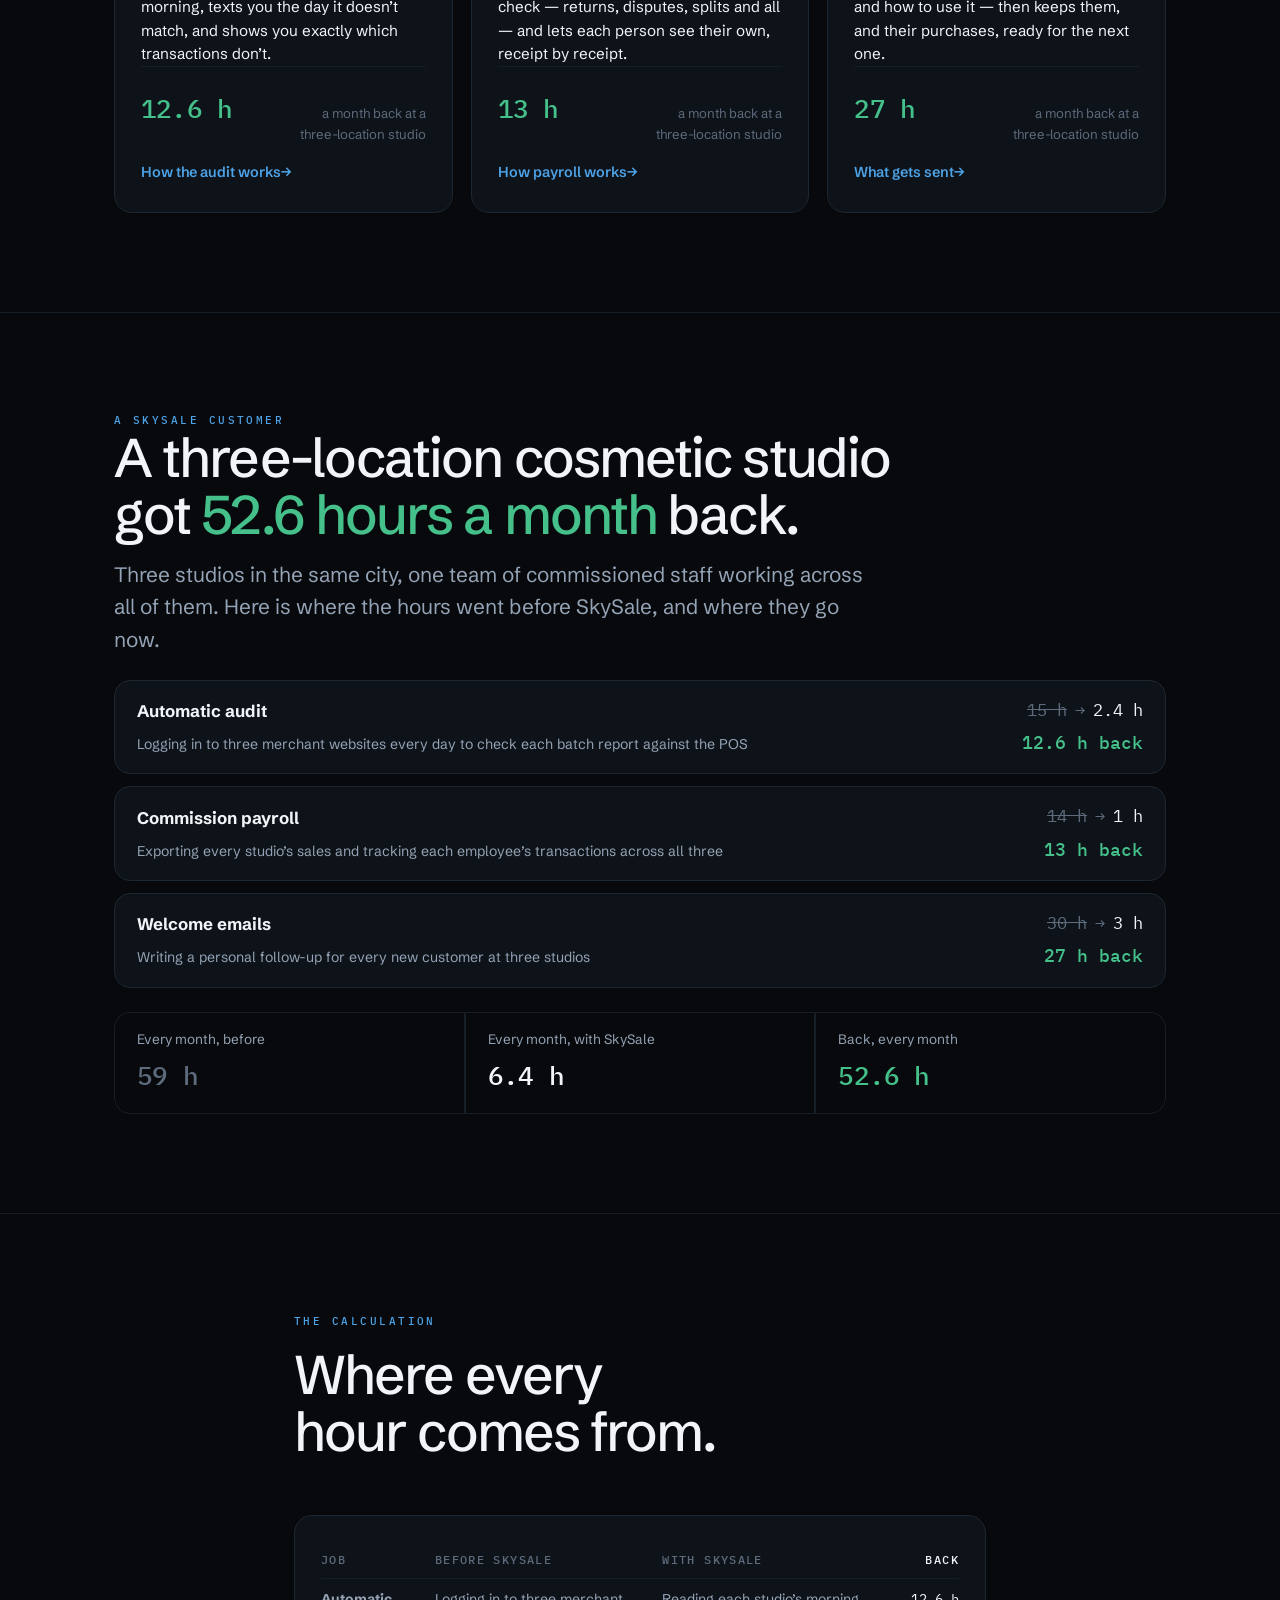
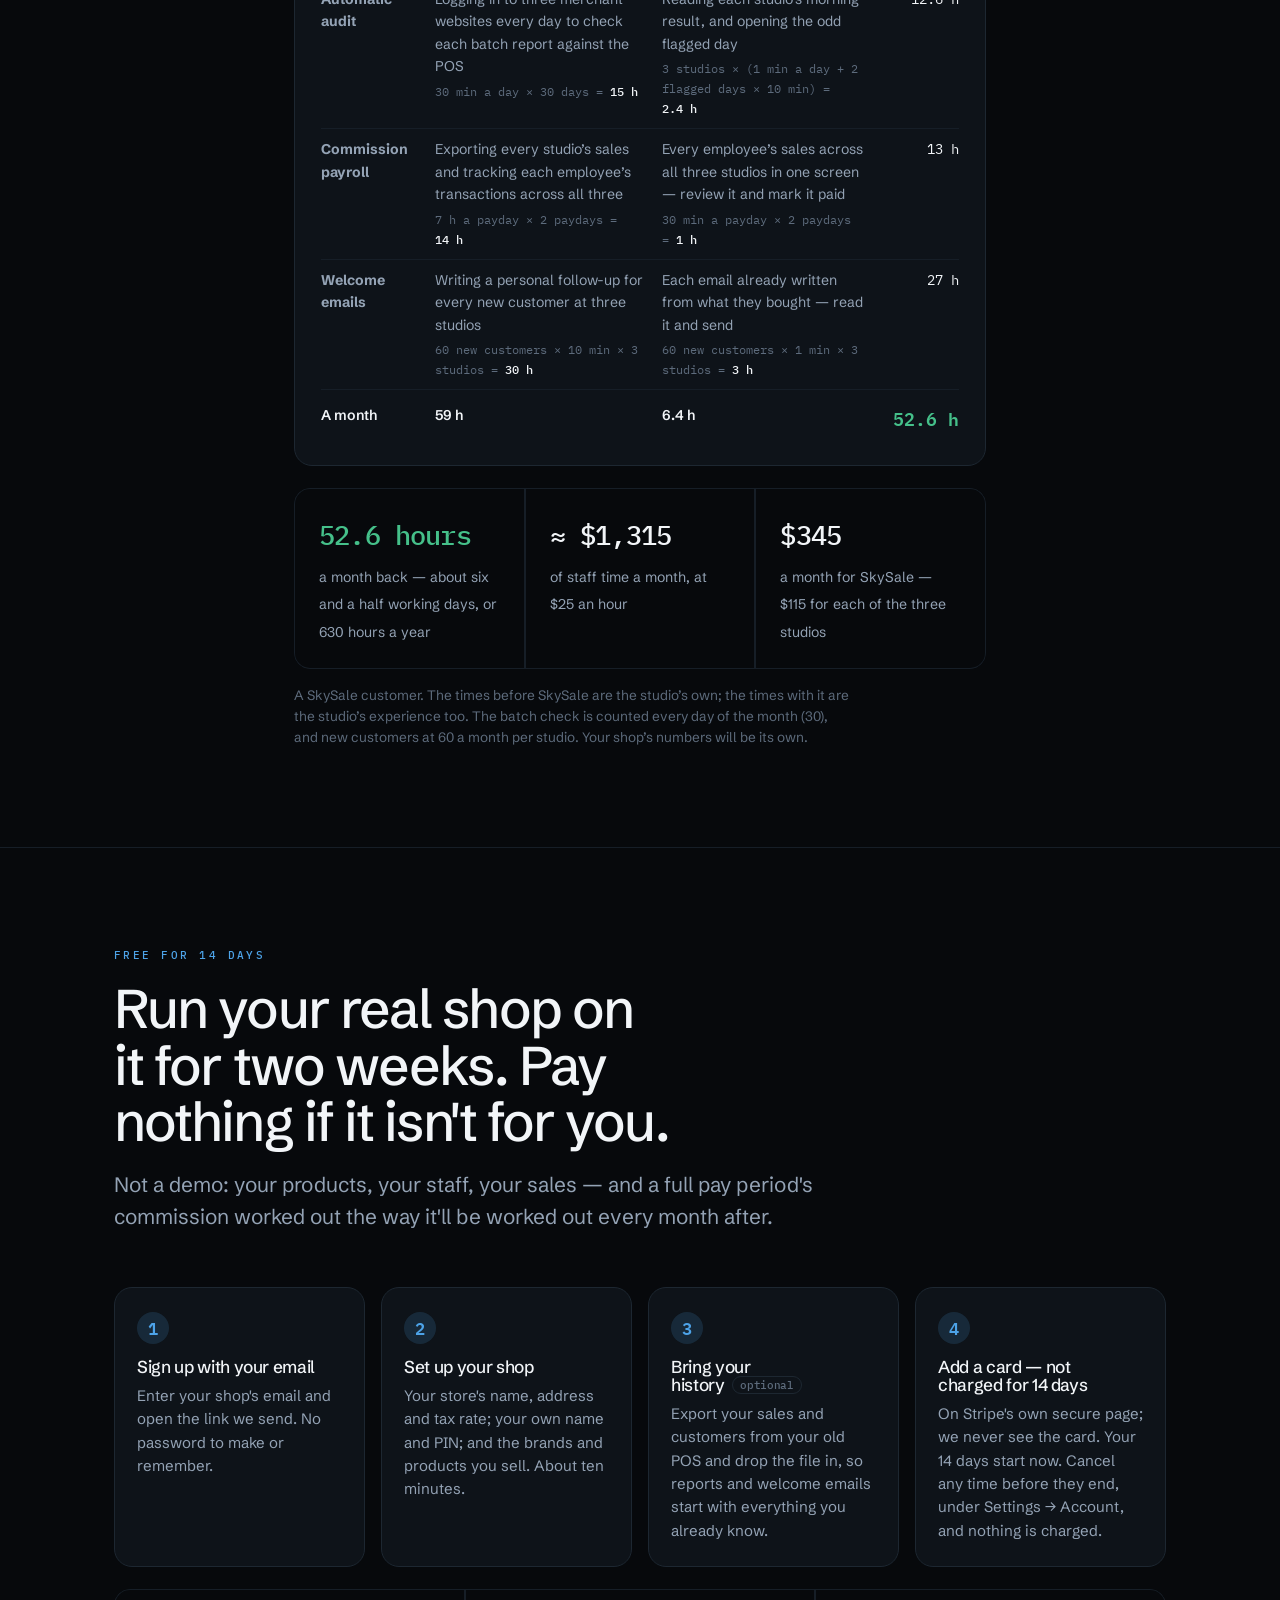
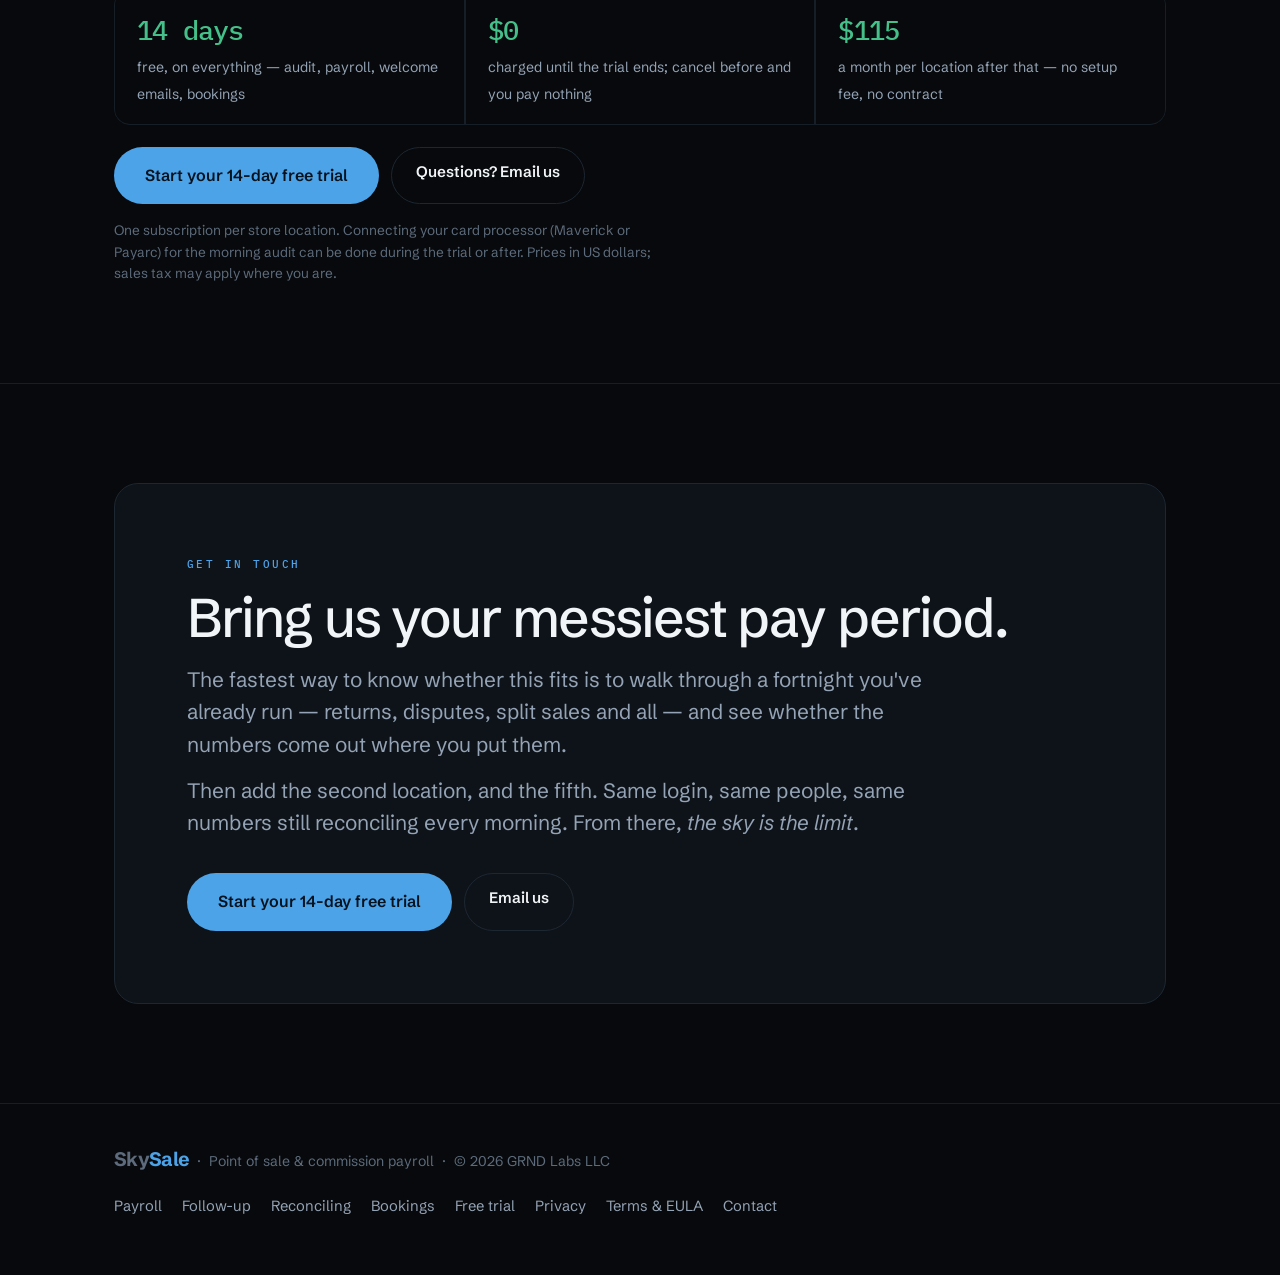
==== commit a8385f2b: "Advertise the 14-day free trial, and how to start it - Every 'Create an account' is now 'Start free " ====
--- a/index.html
+++ b/index.html
@@ -36,8 +36,9 @@
       <a class="opt" href="follow-up.html">Follow-up</a>
       <a class="opt" href="reconciliation.html">Reconciling</a>
       <a class="opt" href="bookings.html">Bookings</a>
+      <a class="opt" href="#free-trial">Free trial</a>
       <a class="opt signin" href="https://app.sky-sale.com/">Sign in</a>
-      <a class="btn btn-solid btn-sm" href="https://app.sky-sale.com/signup.html">Create an account</a>
+      <a class="btn btn-solid btn-sm" href="https://app.sky-sale.com/signup.html">Start free trial</a>
     </nav>
   </div>
 </header>
@@ -56,9 +57,10 @@
         wait for the owner after closing.
       </p>
       <div class="cta-row">
-        <a class="btn btn-solid btn-lg" href="https://app.sky-sale.com/signup.html">Create an account</a>
+        <a class="btn btn-solid btn-lg" href="https://app.sky-sale.com/signup.html">Start your 14-day free trial</a>
         <a class="btn btn-ghost" href="#saves">See a customer’s numbers</a>
       </div>
+      <p class="trial-note">14 days free · nothing charged until the trial ends · cancel any time before and you pay nothing · <a href="#free-trial">how it works</a></p>
     </div>
   </section>
 
@@ -204,6 +206,61 @@
     </div>
   </section>
 
+  <!-- ── The free trial ────────────────────────────────────────────────
+       Exactly what signup does: the steps are the app's own, and the terms
+       are Stripe Checkout's as configured in billing (14 days, card taken but
+       not charged until the trial ends, $115 a month per location after). -->
+  <section class="rule-top" id="free-trial">
+    <div class="wrap">
+      <div class="sec-head narrow reveal">
+        <p class="eyebrow">Free for 14 days</p>
+        <h2>Run your real shop on it for two weeks. Pay nothing if it isn't for you.</h2>
+        <p class="lede">
+          Not a demo: your products, your staff, your sales — and a full pay period's
+          commission worked out the way it'll be worked out every month after.
+        </p>
+      </div>
+
+      <ol class="trial-steps stagger">
+        <li>
+          <span class="n">1</span>
+          <h3>Sign up with your email</h3>
+          <p>Enter your shop's email and open the link we send. No password to make or remember.</p>
+        </li>
+        <li>
+          <span class="n">2</span>
+          <h3>Set up your shop</h3>
+          <p>Your store's name, address and tax rate; your own name and PIN; and the brands and products you sell. About ten minutes.</p>
+        </li>
+        <li>
+          <span class="n">3</span>
+          <h3>Bring your history <span class="opt-tag">optional</span></h3>
+          <p>Export your sales and customers from your old POS and drop the file in, so reports and welcome emails start with everything you already know.</p>
+        </li>
+        <li>
+          <span class="n">4</span>
+          <h3>Add a card — not charged for 14 days</h3>
+          <p>On Stripe's own secure page; we never see the card. Your 14 days start now. Cancel any time before they end, under Settings → Account, and nothing is charged.</p>
+        </li>
+      </ol>
+
+      <div class="trial-terms reveal">
+        <div><b>14 days</b><span>free, on everything — audit, payroll, welcome emails, bookings</span></div>
+        <div><b>$0</b><span>charged until the trial ends; cancel before and you pay nothing</span></div>
+        <div><b>$115</b><span>a month per location after that — no setup fee, no contract</span></div>
+      </div>
+      <div class="cta-row reveal" style="margin-top:22px">
+        <a class="btn btn-solid btn-lg" href="https://app.sky-sale.com/signup.html">Start your 14-day free trial</a>
+        <a class="btn btn-ghost" href="mailto:hello@sky-sale.com?subject=SkySale%20free%20trial">Questions? Email us</a>
+      </div>
+      <p class="fineprint">
+        One subscription per store location. Connecting your card
+        processor (Maverick or Payarc) for the morning audit can be done during the trial or after.
+        Prices in US dollars; sales tax may apply where you are.
+      </p>
+    </div>
+  </section>
+
   <!-- ── Closer ──────────────────────────────────────────────────────── -->
   <section class="rule-top">
     <div class="wrap">
@@ -221,7 +278,7 @@
           <em>the sky is the limit</em>.
         </p>
         <div class="cta-row">
-          <a class="btn btn-solid btn-lg" href="https://app.sky-sale.com/signup.html">Create an account</a>
+          <a class="btn btn-solid btn-lg" href="https://app.sky-sale.com/signup.html">Start your 14-day free trial</a>
           <a class="btn btn-ghost" href="mailto:hello@sky-sale.com?subject=SkySale">Email us</a>
         </div>
       </div>
@@ -238,7 +295,7 @@
       <a href="follow-up.html">Follow-up</a>
       <a href="reconciliation.html">Reconciling</a>
       <a href="bookings.html">Bookings</a>
-      <a href="https://app.sky-sale.com/signup.html">Create an account</a>
+      <a href="https://app.sky-sale.com/signup.html">Free trial</a>
       <a href="privacy.html">Privacy</a>
       <a href="terms.html">Terms &amp; EULA</a>
       <a href="mailto:hello@sky-sale.com">Contact</a>
--- a/styles.css
+++ b/styles.css
@@ -537,3 +537,33 @@
   footer nav { gap: 0 20px; }
   footer nav a { display: inline-block; padding-block: 11px; }
 }
+
+
+/* ── The free trial ──────────────────────────────────────────────────────── */
+.trial-note { margin-top: 14px; font-size: .9rem; color: var(--ink-dim); }
+.trial-note a { color: var(--blue); }
+.trial-steps {
+  list-style: none; padding: 0; margin: 8px 0 0;
+  display: grid; grid-template-columns: repeat(auto-fit, minmax(230px, 1fr)); gap: 16px;
+}
+.trial-steps li {
+  border: 1px solid var(--line); background: var(--panel); border-radius: 18px; padding: 24px 22px;
+}
+.trial-steps .n {
+  display: inline-flex; align-items: center; justify-content: center;
+  width: 32px; height: 32px; border-radius: 50%; background: var(--blue-glow);
+  color: var(--blue); font-family: var(--mono); font-weight: 600;
+}
+.trial-steps h3 { margin: 14px 0 8px; font-size: 1.08rem; }
+.trial-steps p { color: var(--ink-dim); font-size: .94rem; line-height: 1.55; }
+.trial-steps .opt-tag {
+  font-family: var(--mono); font-size: .68rem; font-weight: 500; color: var(--ink-faint);
+  border: 1px solid var(--line); border-radius: 999px; padding: 1px 7px; margin-left: 4px; vertical-align: 2px;
+}
+.trial-terms {
+  margin-top: 22px; display: grid; grid-template-columns: repeat(auto-fit, minmax(200px, 1fr)); gap: 2px;
+  background: var(--line-soft); border: 1px solid var(--line-soft); border-radius: 16px; overflow: hidden;
+}
+.trial-terms div { background: var(--void); padding: 18px 22px; }
+.trial-terms b { display: block; font-family: var(--mono); font-size: 1.7rem; font-weight: 500; letter-spacing: -.03em; color: var(--credit); }
+.trial-terms span { font-size: .88rem; color: var(--ink-dim); }
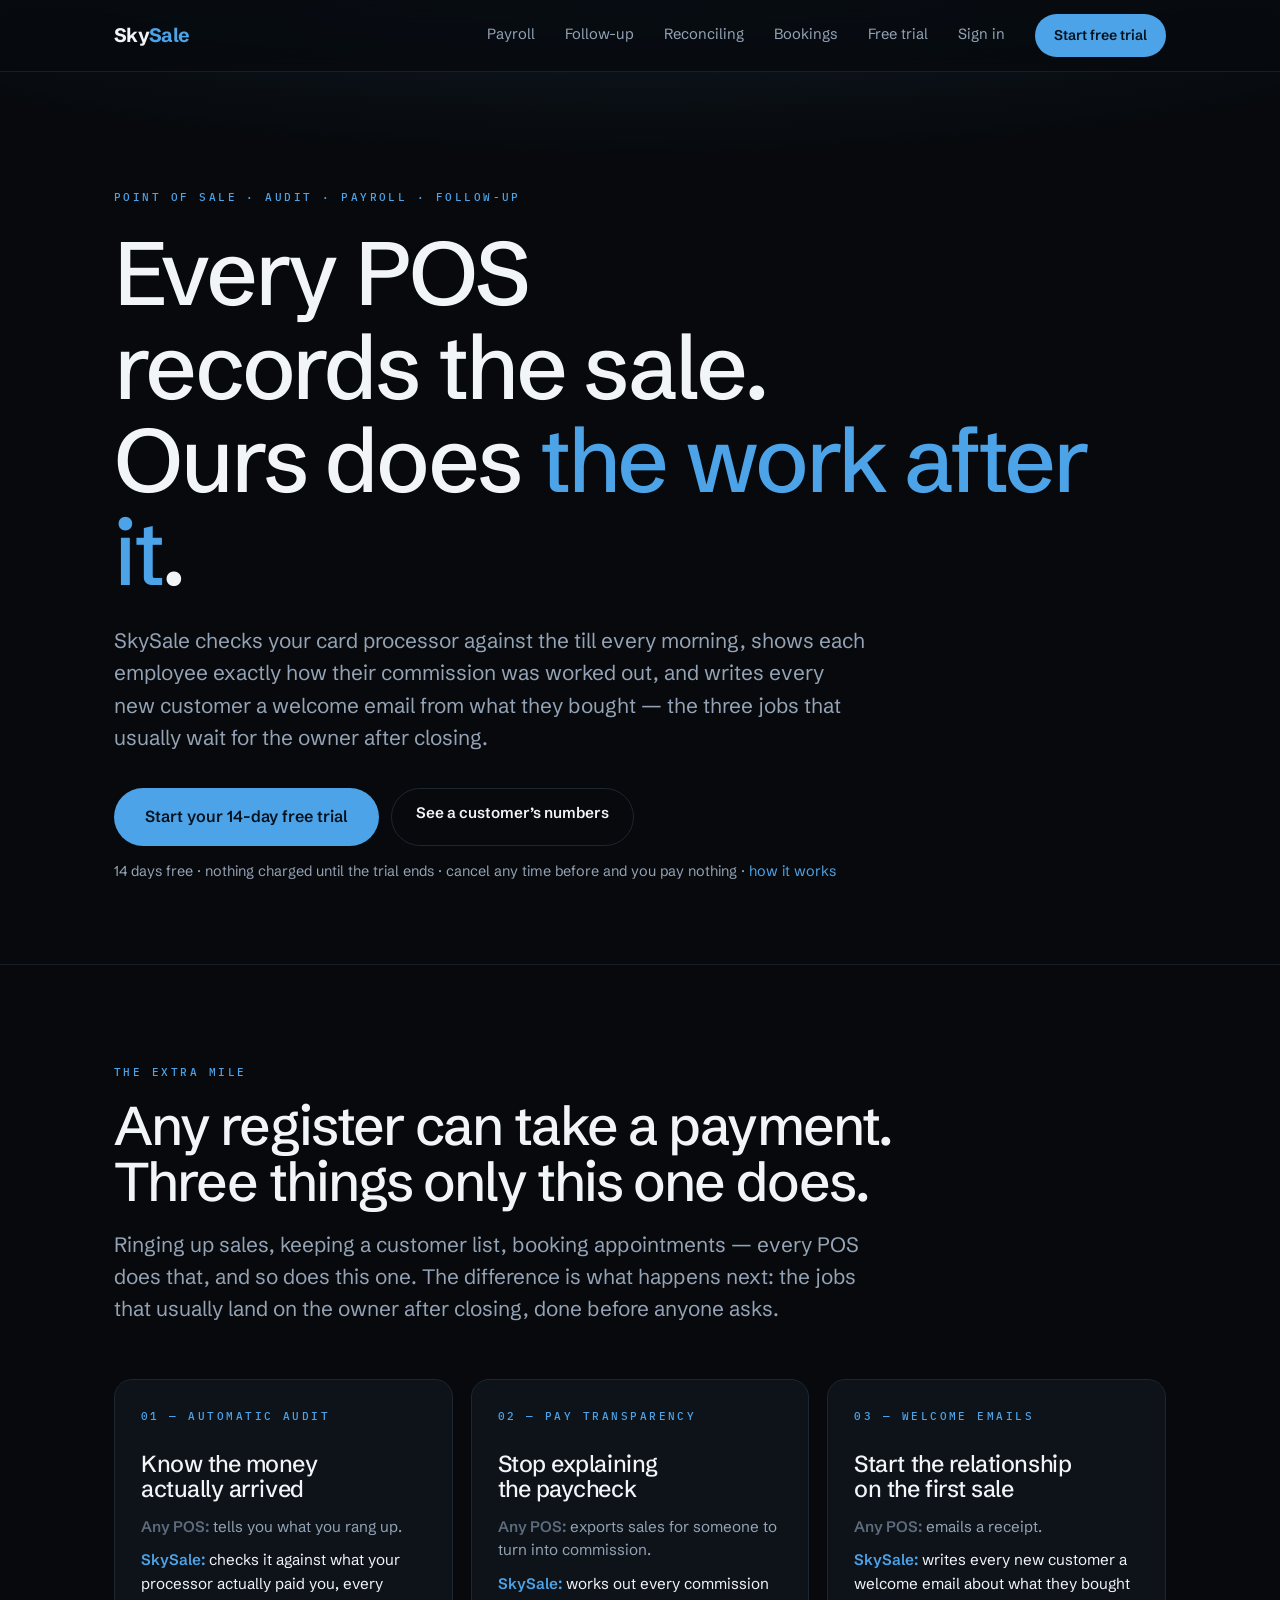
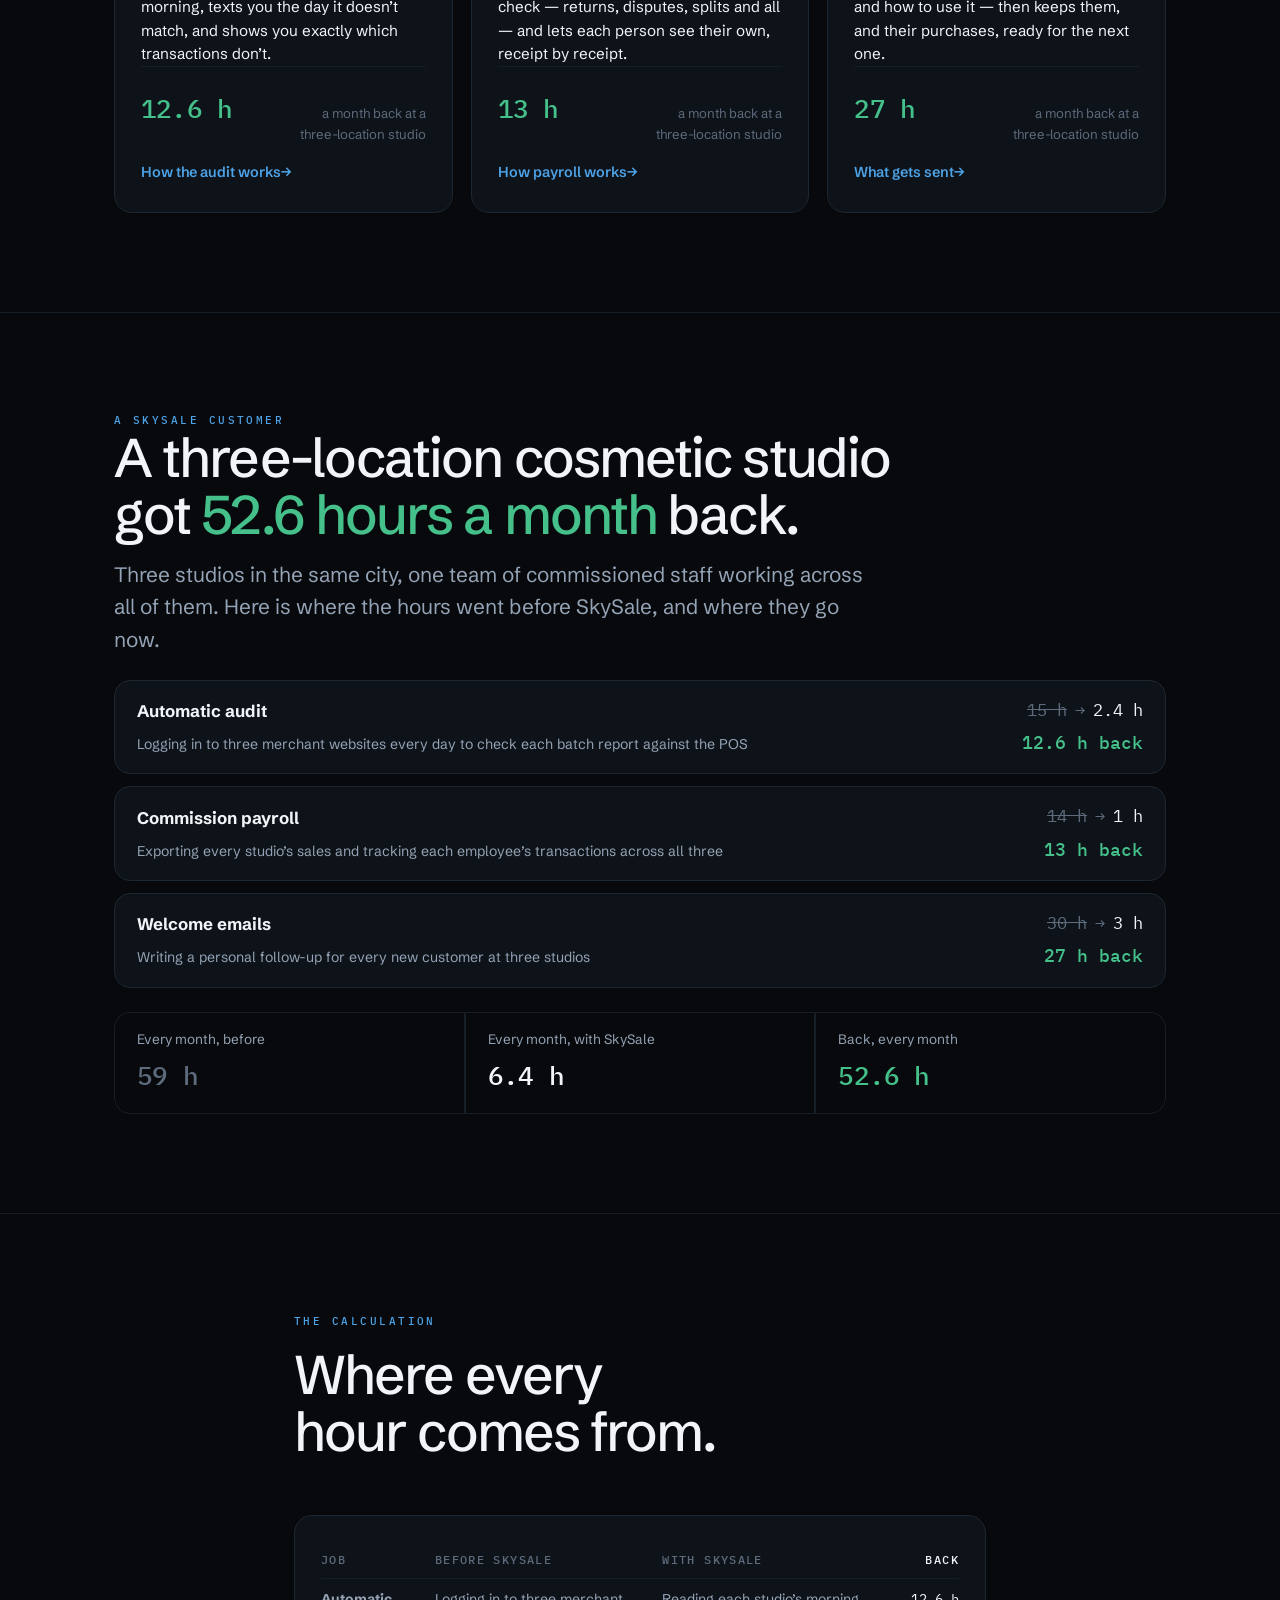
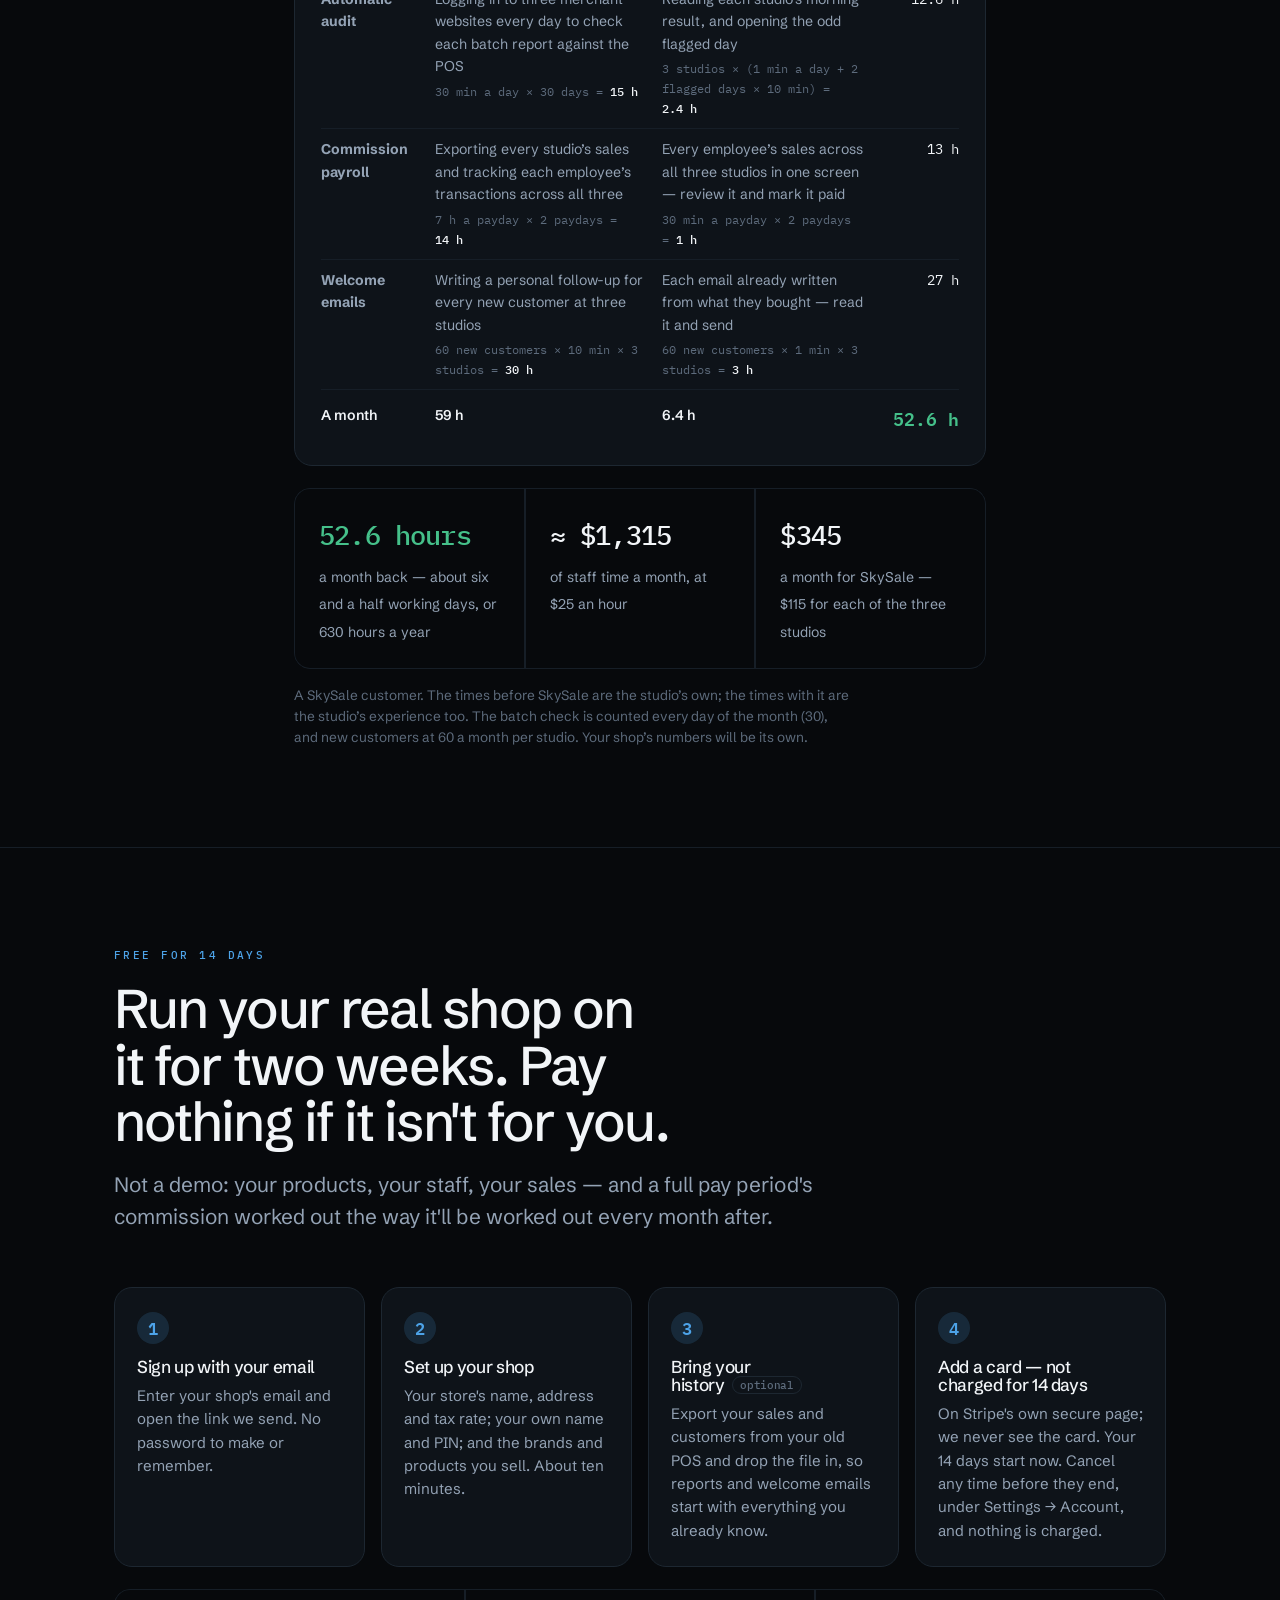
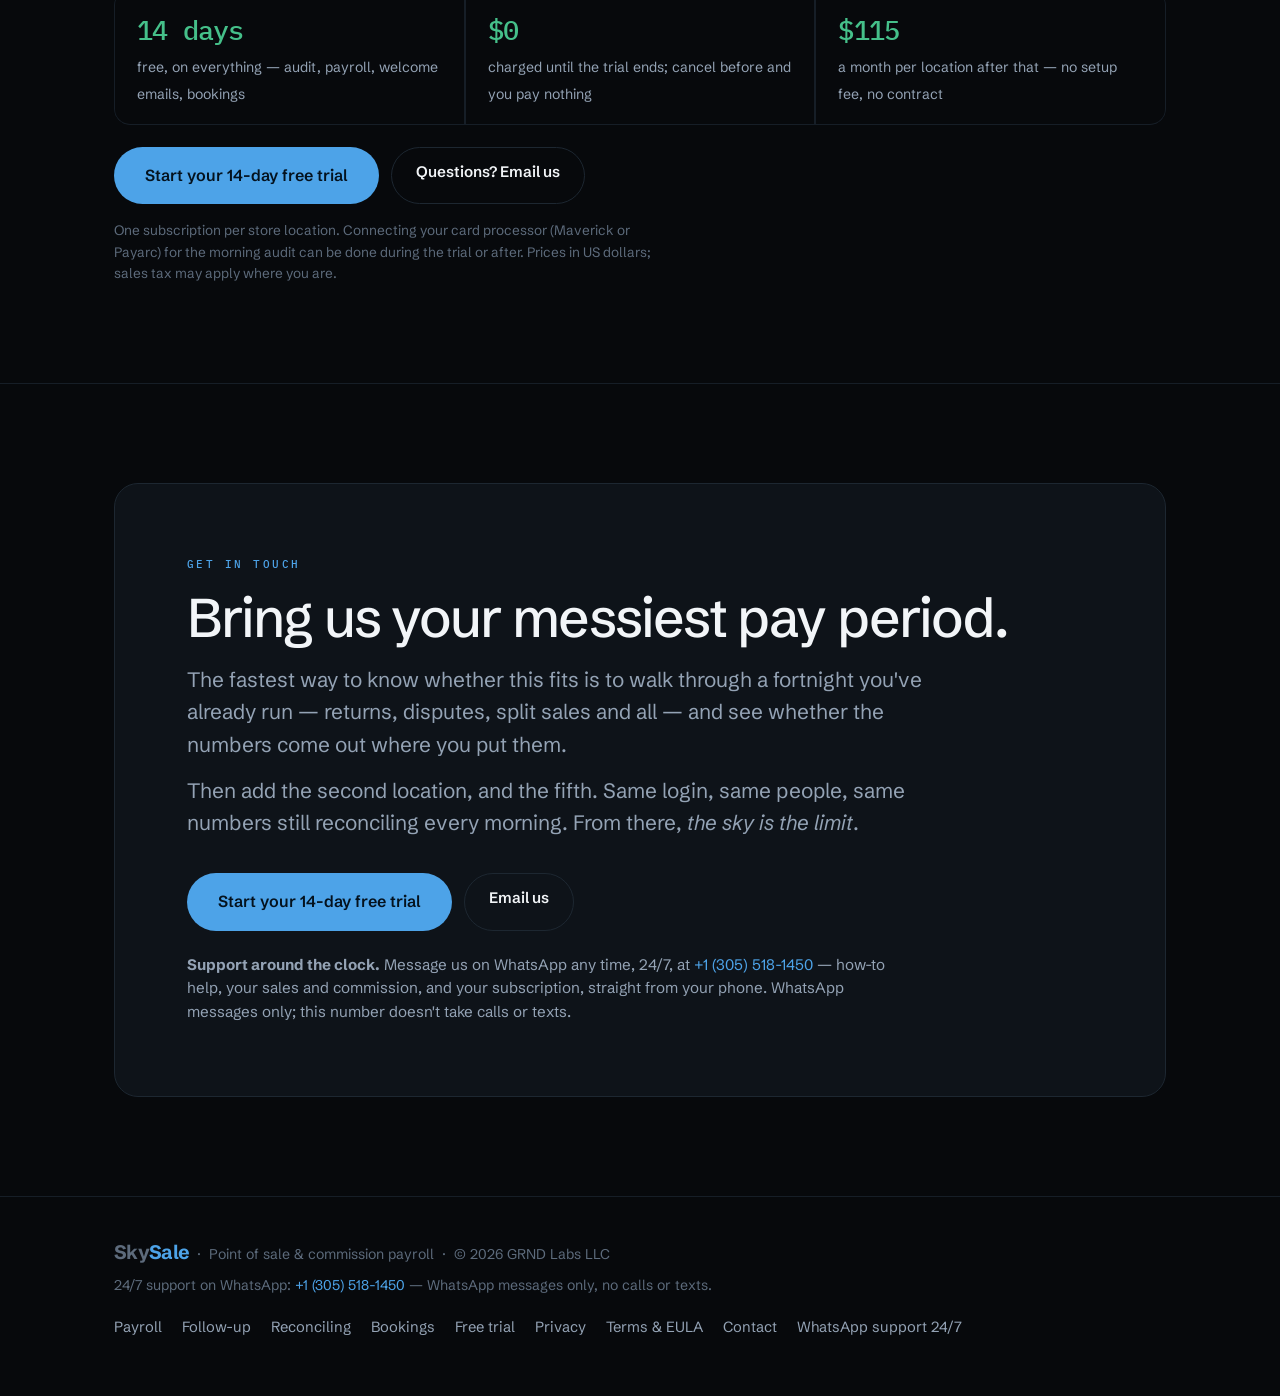
==== commit 93629d54: "24/7 WhatsApp support number on the site: home page and every footer WhatsApp messages only (+1 305 " ====
--- a/index.html
+++ b/index.html
@@ -281,6 +281,11 @@
           <a class="btn btn-solid btn-lg" href="https://app.sky-sale.com/signup.html">Start your 14-day free trial</a>
           <a class="btn btn-ghost" href="mailto:hello@sky-sale.com?subject=SkySale">Email us</a>
         </div>
+        <p class="support-note">
+          <strong>Support around the clock.</strong> Message us on WhatsApp any time, 24/7, at
+          <a href="https://wa.me/13055181450" rel="noopener">+1 (305) 518-1450</a> — how-to help, your sales and commission, and your
+          subscription, straight from your phone. WhatsApp messages only; this number doesn't take calls or texts.
+        </p>
       </div>
     </div>
   </section>
@@ -289,7 +294,7 @@
 
 <footer>
   <div class="wrap foot">
-    <div><span class="logo">Sky<span>Sale</span></span> &nbsp;·&nbsp; Point of sale &amp; commission payroll &nbsp;·&nbsp; &copy; 2026 GRND Labs LLC</div>
+    <div><span class="logo">Sky<span>Sale</span></span> &nbsp;·&nbsp; Point of sale &amp; commission payroll &nbsp;·&nbsp; &copy; 2026 GRND Labs LLC<div class="foot-support">24/7 support on WhatsApp: <a href="https://wa.me/13055181450" rel="noopener">+1 (305) 518-1450</a> — WhatsApp messages only, no calls or texts.</div></div>
     <nav>
       <a href="payroll.html">Payroll</a>
       <a href="follow-up.html">Follow-up</a>
@@ -299,6 +304,7 @@
       <a href="privacy.html">Privacy</a>
       <a href="terms.html">Terms &amp; EULA</a>
       <a href="mailto:hello@sky-sale.com">Contact</a>
+      <a href="https://wa.me/13055181450" rel="noopener">WhatsApp support 24/7</a>
     </nav>
   </div>
 </footer>
--- a/styles.css
+++ b/styles.css
@@ -567,3 +567,8 @@
 .trial-terms div { background: var(--void); padding: 18px 22px; }
 .trial-terms b { display: block; font-family: var(--mono); font-size: 1.7rem; font-weight: 500; letter-spacing: -.03em; color: var(--credit); }
 .trial-terms span { font-size: .88rem; color: var(--ink-dim); }
+
+/* WhatsApp support: under the closing call to action, and in every footer. */
+.support-note { margin-top: 22px; max-width: 46em; font-size: .95rem; color: var(--ink-dim); line-height: 1.55; }
+.support-note a, .foot-support a { color: var(--blue); white-space: nowrap; }
+.foot-support { margin-top: 6px; }
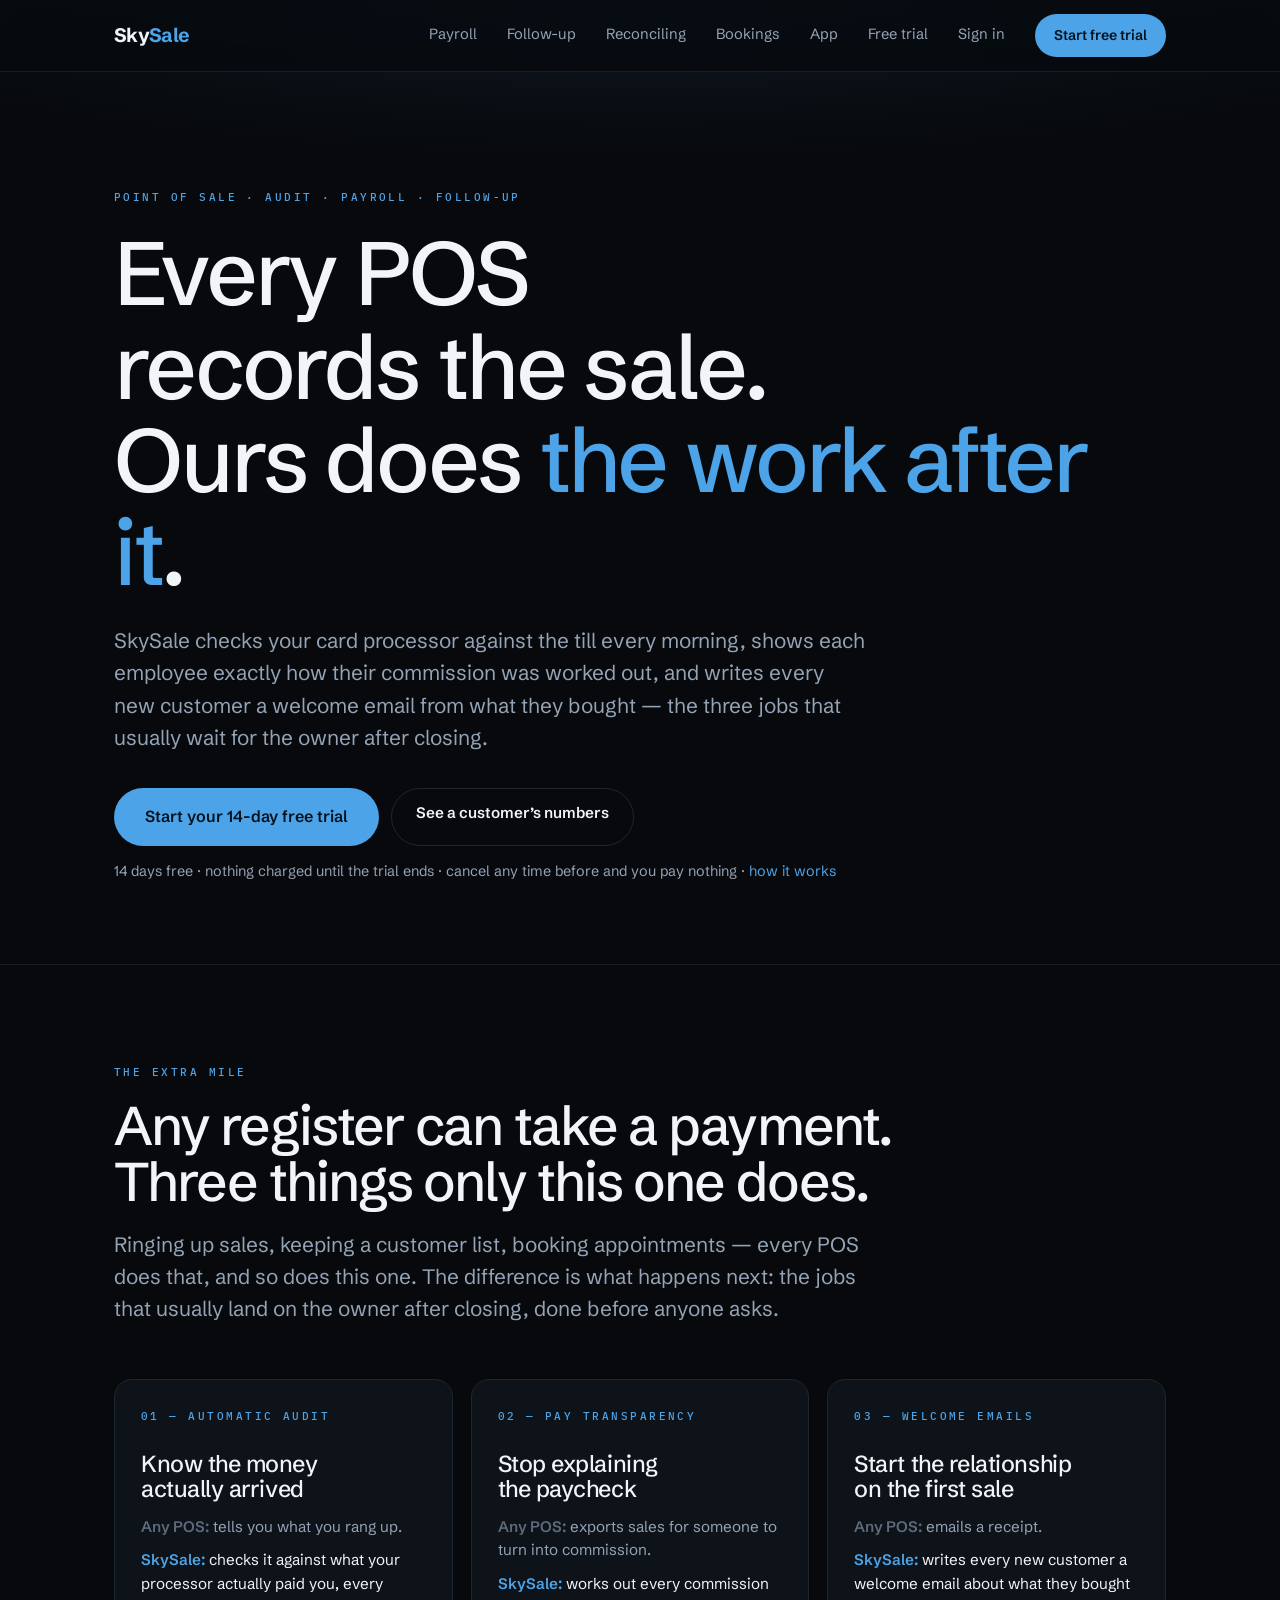
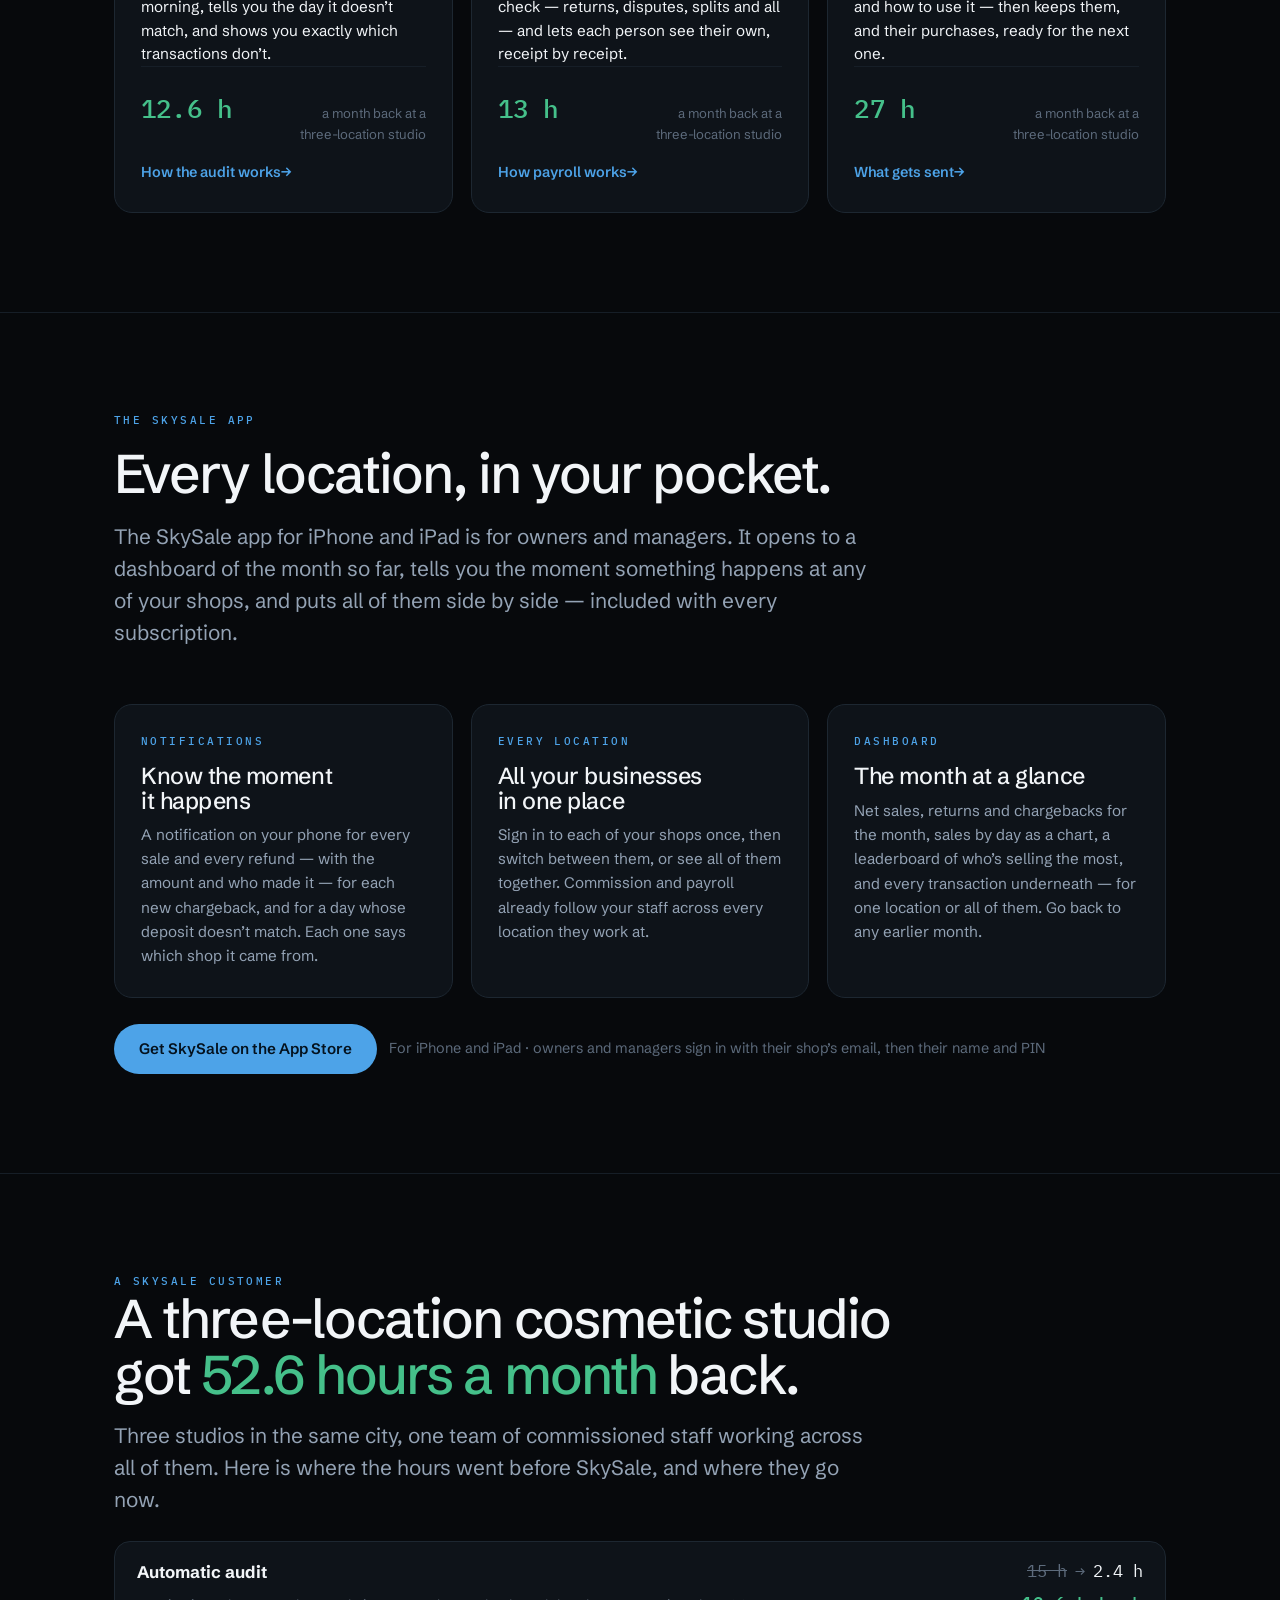
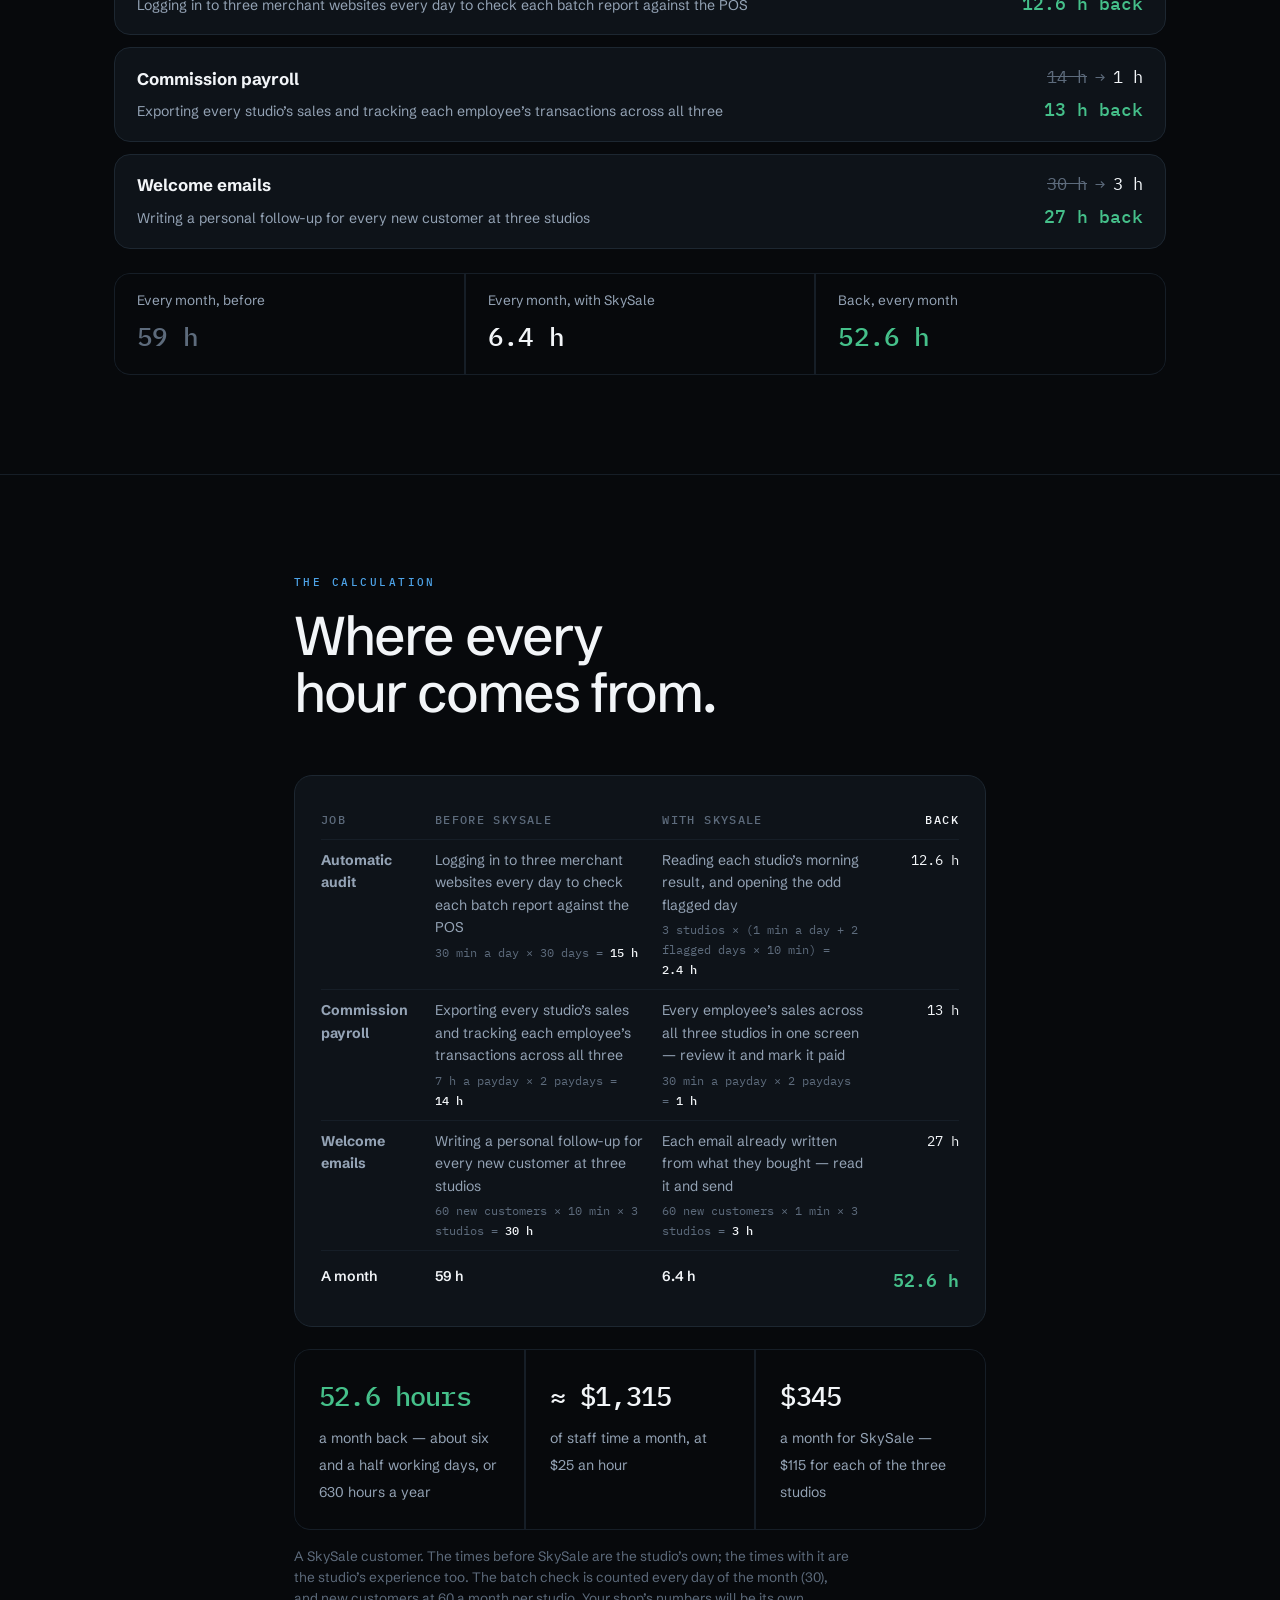
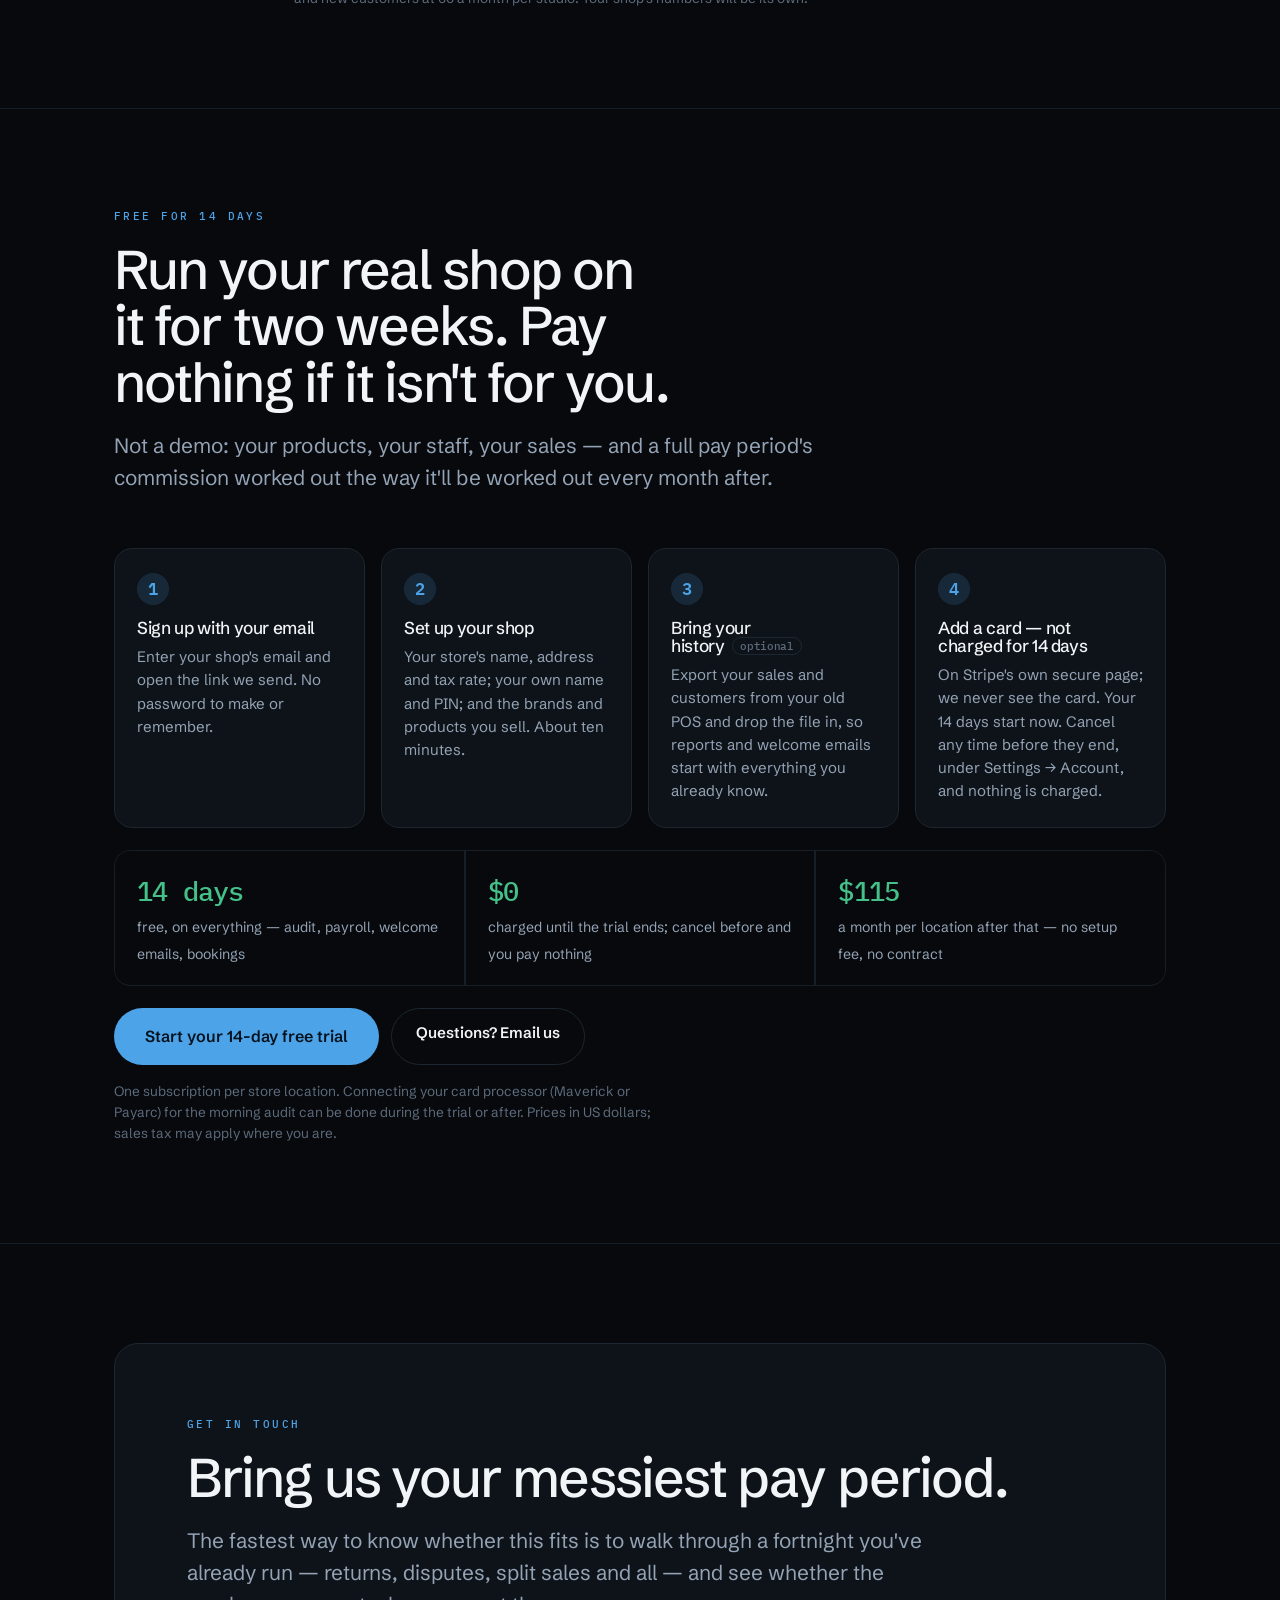
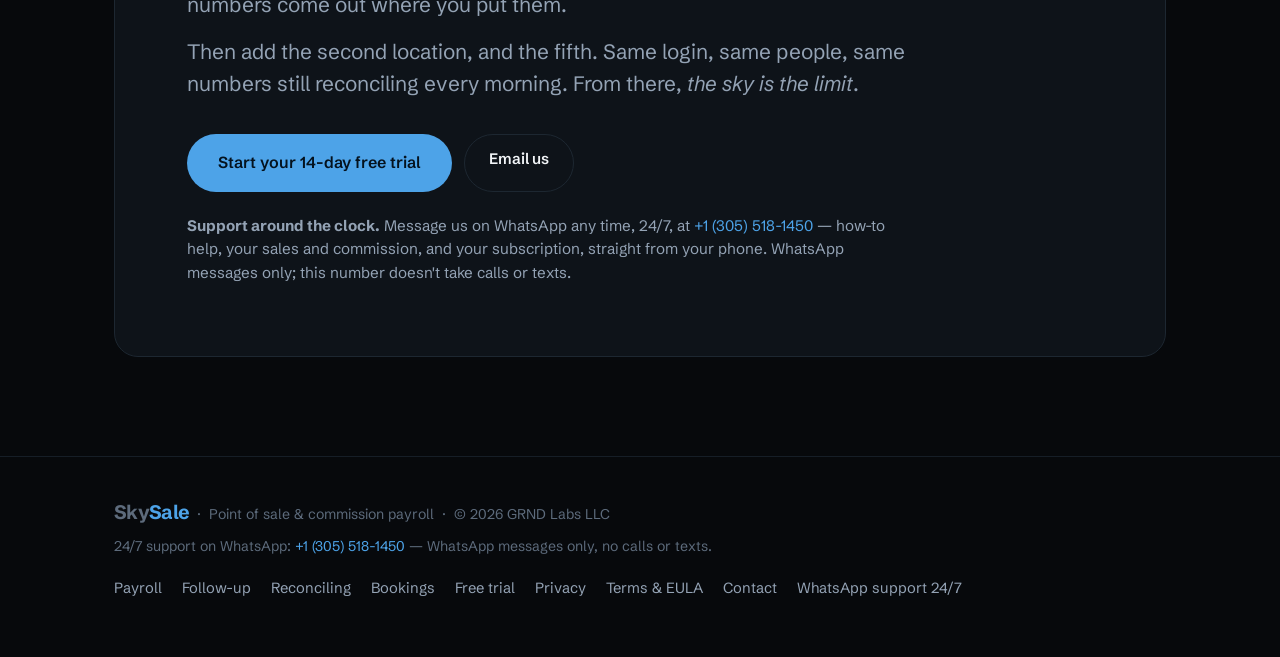
==== commit 36557187: "Home page: the SkySale app — notifications, every location, the dashboard New section after The extr" ====
--- a/index.html
+++ b/index.html
@@ -36,6 +36,7 @@
       <a class="opt" href="follow-up.html">Follow-up</a>
       <a class="opt" href="reconciliation.html">Reconciling</a>
       <a class="opt" href="bookings.html">Bookings</a>
+      <a class="opt" href="#app">App</a>
       <a class="opt" href="#free-trial">Free trial</a>
       <a class="opt signin" href="https://app.sky-sale.com/">Sign in</a>
       <a class="btn btn-solid btn-sm" href="https://app.sky-sale.com/signup.html">Start free trial</a>
@@ -82,7 +83,7 @@
           <span class="eyebrow">01 — Automatic audit</span>
           <h3>Know the money actually arrived</h3>
           <p class="vs"><b>Any POS:</b> tells you what you rang up.</p>
-          <p class="vs ours"><b>SkySale:</b> checks it against what your processor actually paid you, every morning, texts you the day it doesn’t match, and shows you exactly which transactions don’t.</p>
+          <p class="vs ours"><b>SkySale:</b> checks it against what your processor actually paid you, every morning, tells you the day it doesn’t match, and shows you exactly which transactions don’t.</p>
           <div class="saves"><b>12.6 h</b><span>a month back at a<br>three-location studio</span></div>
           <span class="more">How the audit works</span>
         </a>
@@ -102,6 +103,53 @@
           <div class="saves"><b>27 h</b><span>a month back at a<br>three-location studio</span></div>
           <span class="more">What gets sent</span>
         </a>
+      </div>
+    </div>
+  </section>
+
+
+  <!-- ── The app ─────────────────────────────────────────────────────────
+       What the iPhone/iPad app does for owners and managers: notifications
+       for every sale, refund and chargeback; every location together; and the
+       dashboard it opens to. Free with the subscription. -->
+  <section class="rule-top" id="app">
+    <div class="wrap">
+      <div class="sec-head narrow reveal">
+        <p class="eyebrow">The SkySale app</p>
+        <h2>Every location, in your pocket.</h2>
+        <p class="lede">
+          The SkySale app for iPhone and iPad is for owners and managers. It opens to a dashboard
+          of the month so far, tells you the moment something happens at any of your shops, and
+          puts all of them side by side — included with every subscription.
+        </p>
+      </div>
+
+      <div class="miles app-features">
+        <div class="mile card">
+          <span class="eyebrow">Notifications</span>
+          <h3>Know the moment it happens</h3>
+          <p>A notification on your phone for every sale and every refund — with the amount and who
+          made it — for each new chargeback, and for a day whose deposit doesn’t match. Each one says
+          which shop it came from.</p>
+        </div>
+        <div class="mile card">
+          <span class="eyebrow">Every location</span>
+          <h3>All your businesses in one place</h3>
+          <p>Sign in to each of your shops once, then switch between them, or see all of them together.
+          Commission and payroll already follow your staff across every location they work at.</p>
+        </div>
+        <div class="mile card">
+          <span class="eyebrow">Dashboard</span>
+          <h3>The month at a glance</h3>
+          <p>Net sales, returns and chargebacks for the month, sales by day as a chart, a leaderboard of who’s
+          selling the most, and every transaction underneath — for one location or all of them. Go back
+          to any earlier month.</p>
+        </div>
+      </div>
+
+      <div class="cta-row app-cta reveal">
+        <a class="btn btn-solid" href="https://apps.apple.com/app/id6824591780" rel="noopener">Get SkySale on the App Store</a>
+        <span class="app-note">For iPhone and iPad · owners and managers sign in with their shop’s email, then their name and PIN</span>
       </div>
     </div>
   </section>
--- a/styles.css
+++ b/styles.css
@@ -572,3 +572,10 @@
 .support-note { margin-top: 22px; max-width: 46em; font-size: .95rem; color: var(--ink-dim); line-height: 1.55; }
 .support-note a, .foot-support a { color: var(--blue); white-space: nowrap; }
 .foot-support { margin-top: 6px; }
+
+/* The app section: plain cards, not links. */
+.app-features .mile p { color: var(--ink-dim); line-height: 1.6; margin: 0; }
+.app-features .mile h3 { margin: 0 0 10px; }
+.app-features .card:hover { transform: none; border-color: var(--line); background: var(--panel); }
+.app-cta { align-items: center; margin-top: 26px; }
+.app-note { font-size: .9rem; color: var(--ink-faint); }
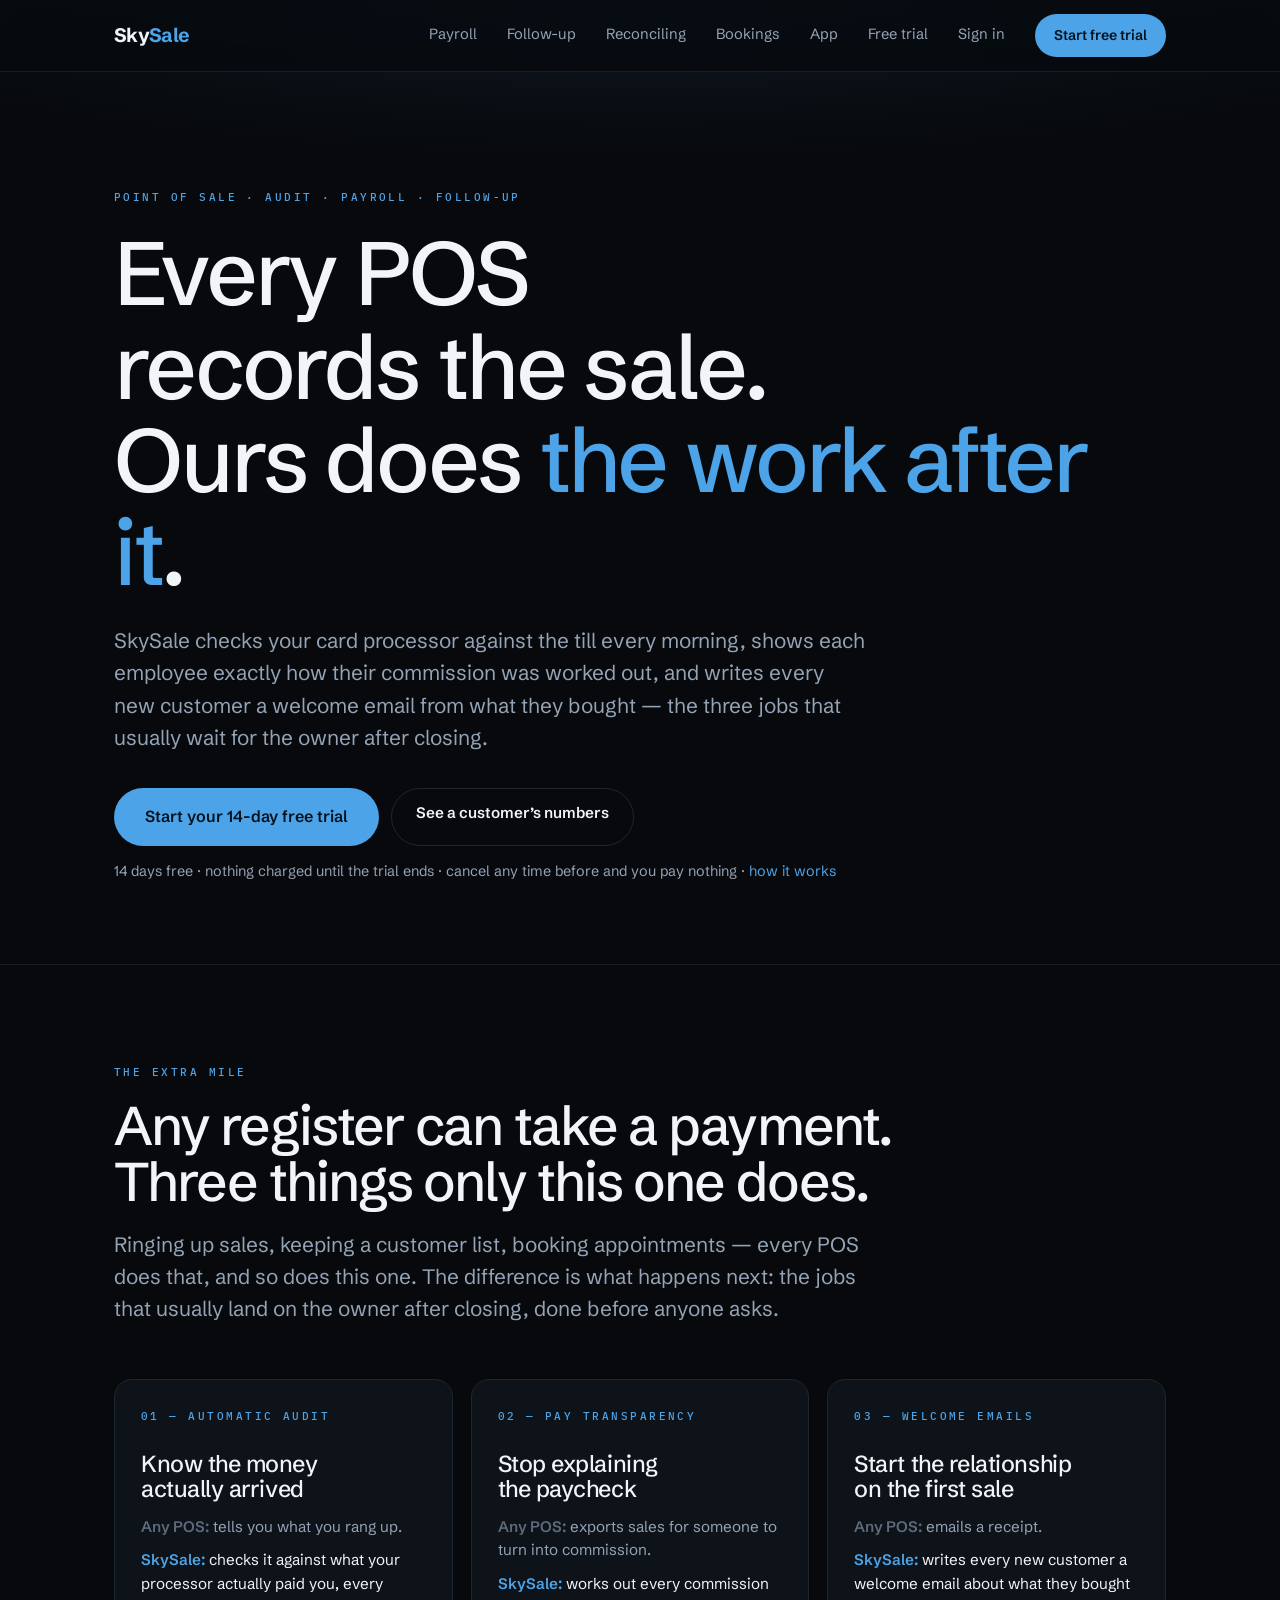
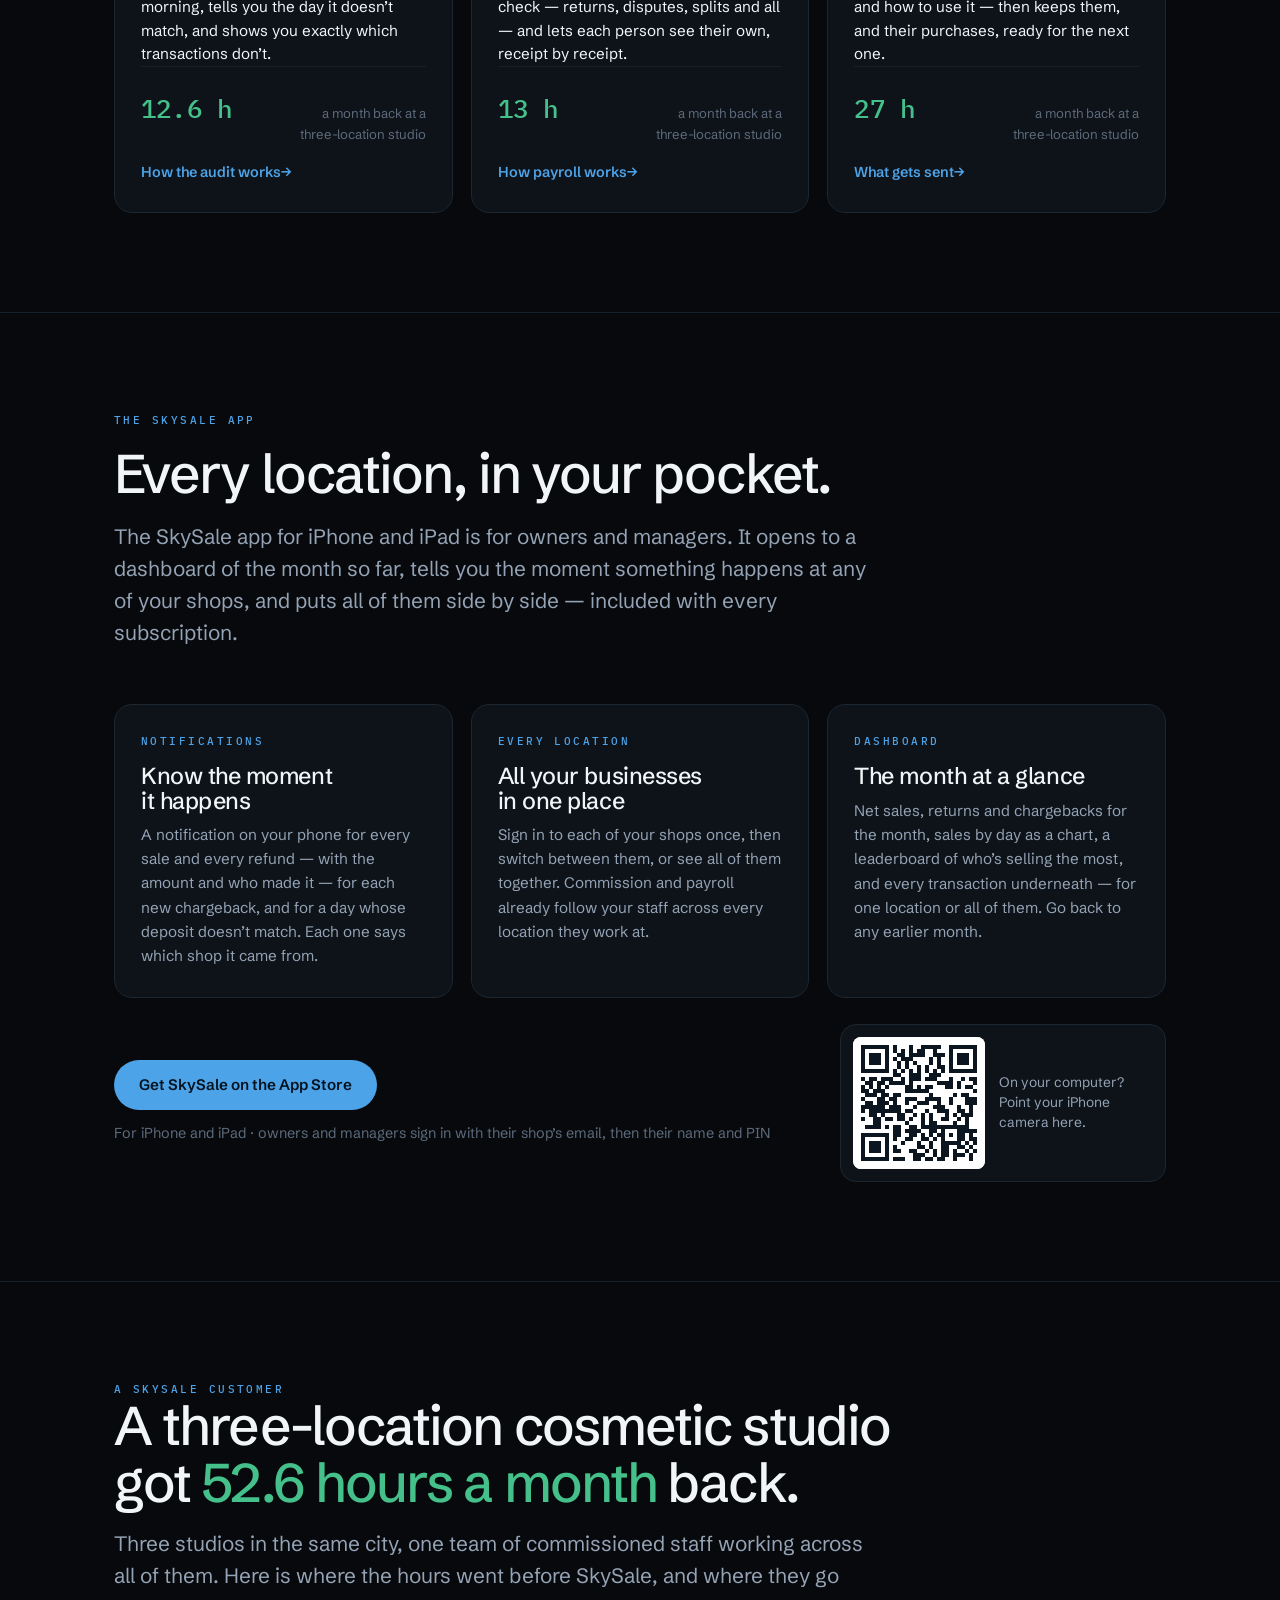
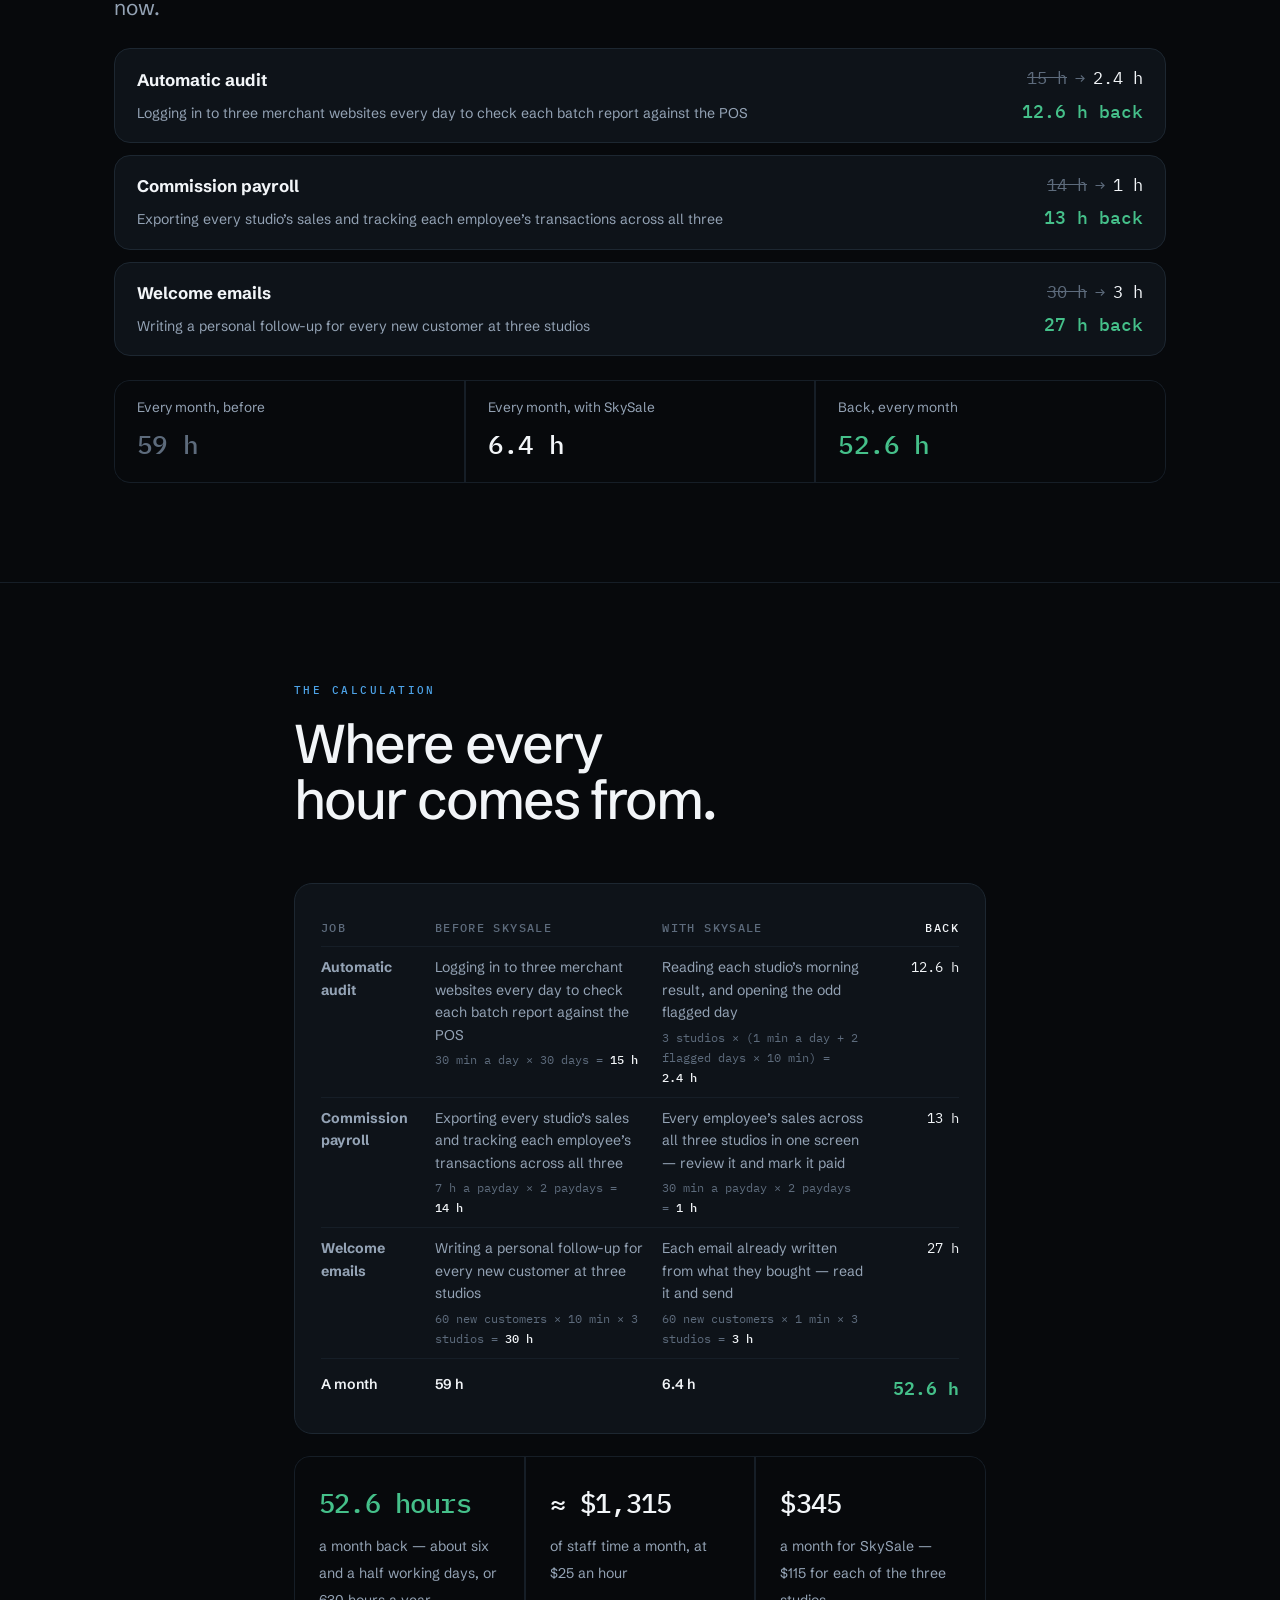
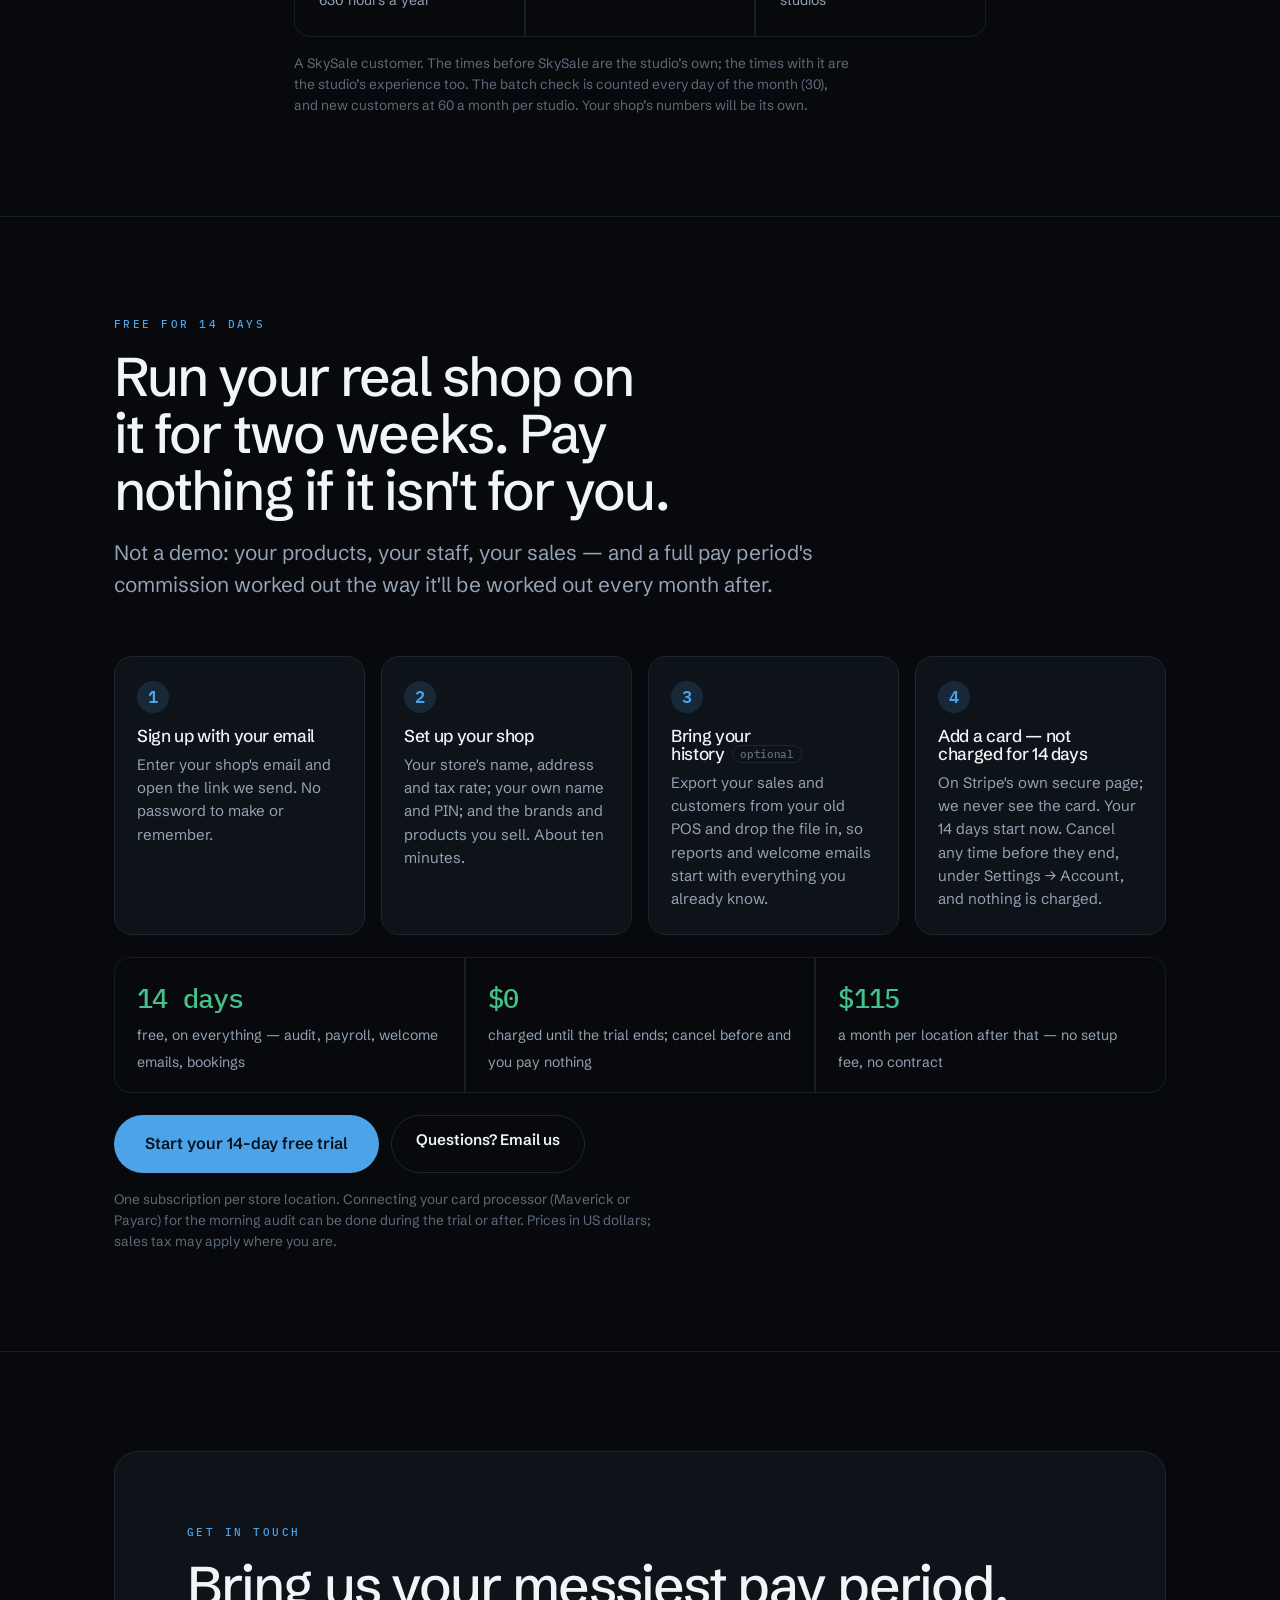
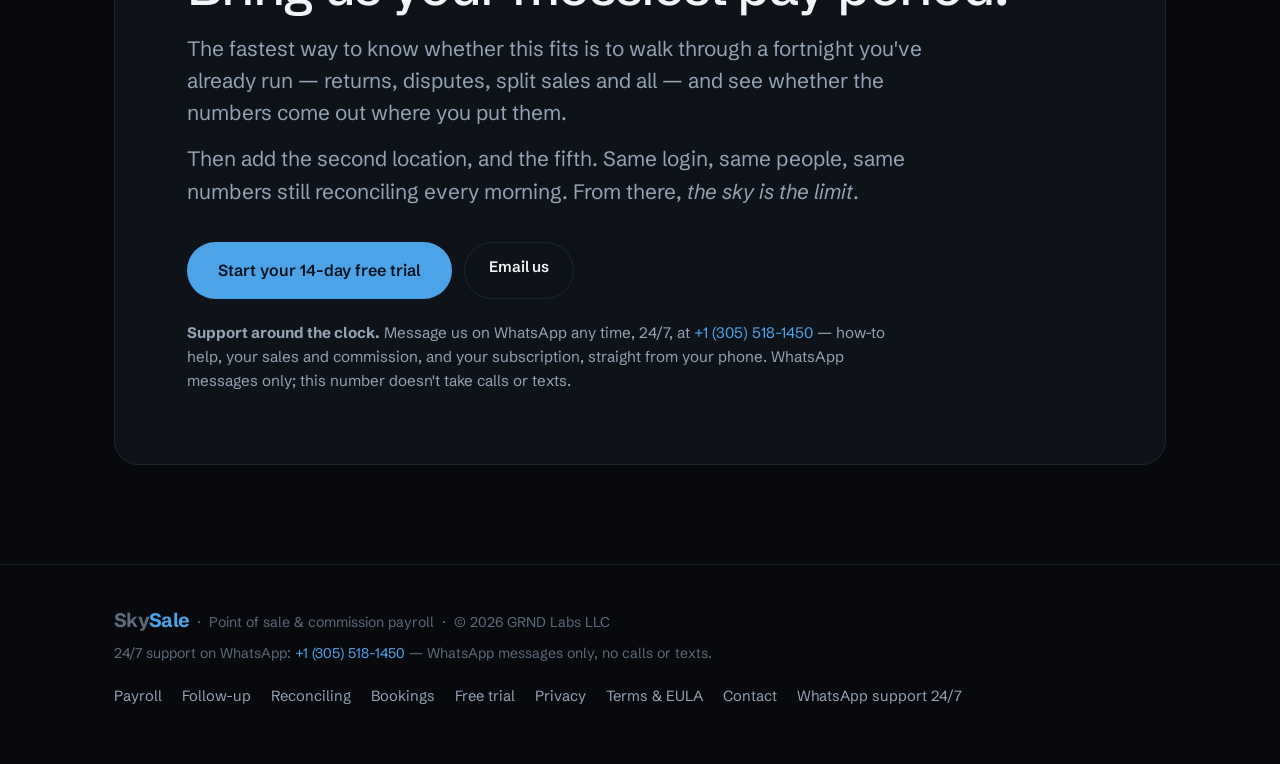
==== commit db435989: "App section: a QR code for the App Store, for visitors on a computer Point a phone's camera at it to" ====
--- a/index.html
+++ b/index.html
@@ -148,8 +148,16 @@
       </div>
 
       <div class="cta-row app-cta reveal">
-        <a class="btn btn-solid" href="https://apps.apple.com/app/id6824591780" rel="noopener">Get SkySale on the App Store</a>
-        <span class="app-note">For iPhone and iPad · owners and managers sign in with their shop’s email, then their name and PIN</span>
+        <div class="app-get">
+          <a class="btn btn-solid" href="https://apps.apple.com/app/id6824591780" rel="noopener">Get SkySale on the App Store</a>
+          <span class="app-note">For iPhone and iPad · owners and managers sign in with their shop’s email, then their name and PIN</span>
+        </div>
+        <!-- On a computer: point the phone's camera here to open the App Store
+             on the phone. Hidden on phones, where the button does it. -->
+        <figure class="app-qr">
+          <img src="assets/app-store-qr.svg" width="132" height="132" alt="QR code linking to SkySale on the App Store">
+          <figcaption>On your computer? Point your iPhone camera here.</figcaption>
+        </figure>
       </div>
     </div>
   </section>
--- a/styles.css
+++ b/styles.css
@@ -577,5 +577,12 @@
 .app-features .mile p { color: var(--ink-dim); line-height: 1.6; margin: 0; }
 .app-features .mile h3 { margin: 0 0 10px; }
 .app-features .card:hover { transform: none; border-color: var(--line); background: var(--panel); }
-.app-cta { align-items: center; margin-top: 26px; }
+.app-cta { align-items: center; justify-content: space-between; margin-top: 26px; gap: 22px; }
+.app-get { display: flex; flex-wrap: wrap; align-items: center; gap: 12px 16px; flex: 1 1 320px; }
+.app-qr { display: flex; align-items: center; gap: 14px; margin: 0; padding: 12px 16px 12px 12px;
+  border: 1px solid var(--line); border-radius: 16px; background: var(--panel); }
+.app-qr img { display: block; flex: none; width: 132px; height: 132px; max-width: none;
+  border: 0; border-radius: 8px; box-shadow: none; background: #fff; }
+.app-qr figcaption { margin: 0; max-width: 150px; font-size: .86rem; line-height: 1.45; color: var(--ink-dim); }
+@media (max-width: 760px), (hover: none) and (pointer: coarse) { .app-qr { display: none; } }
 .app-note { font-size: .9rem; color: var(--ink-faint); }
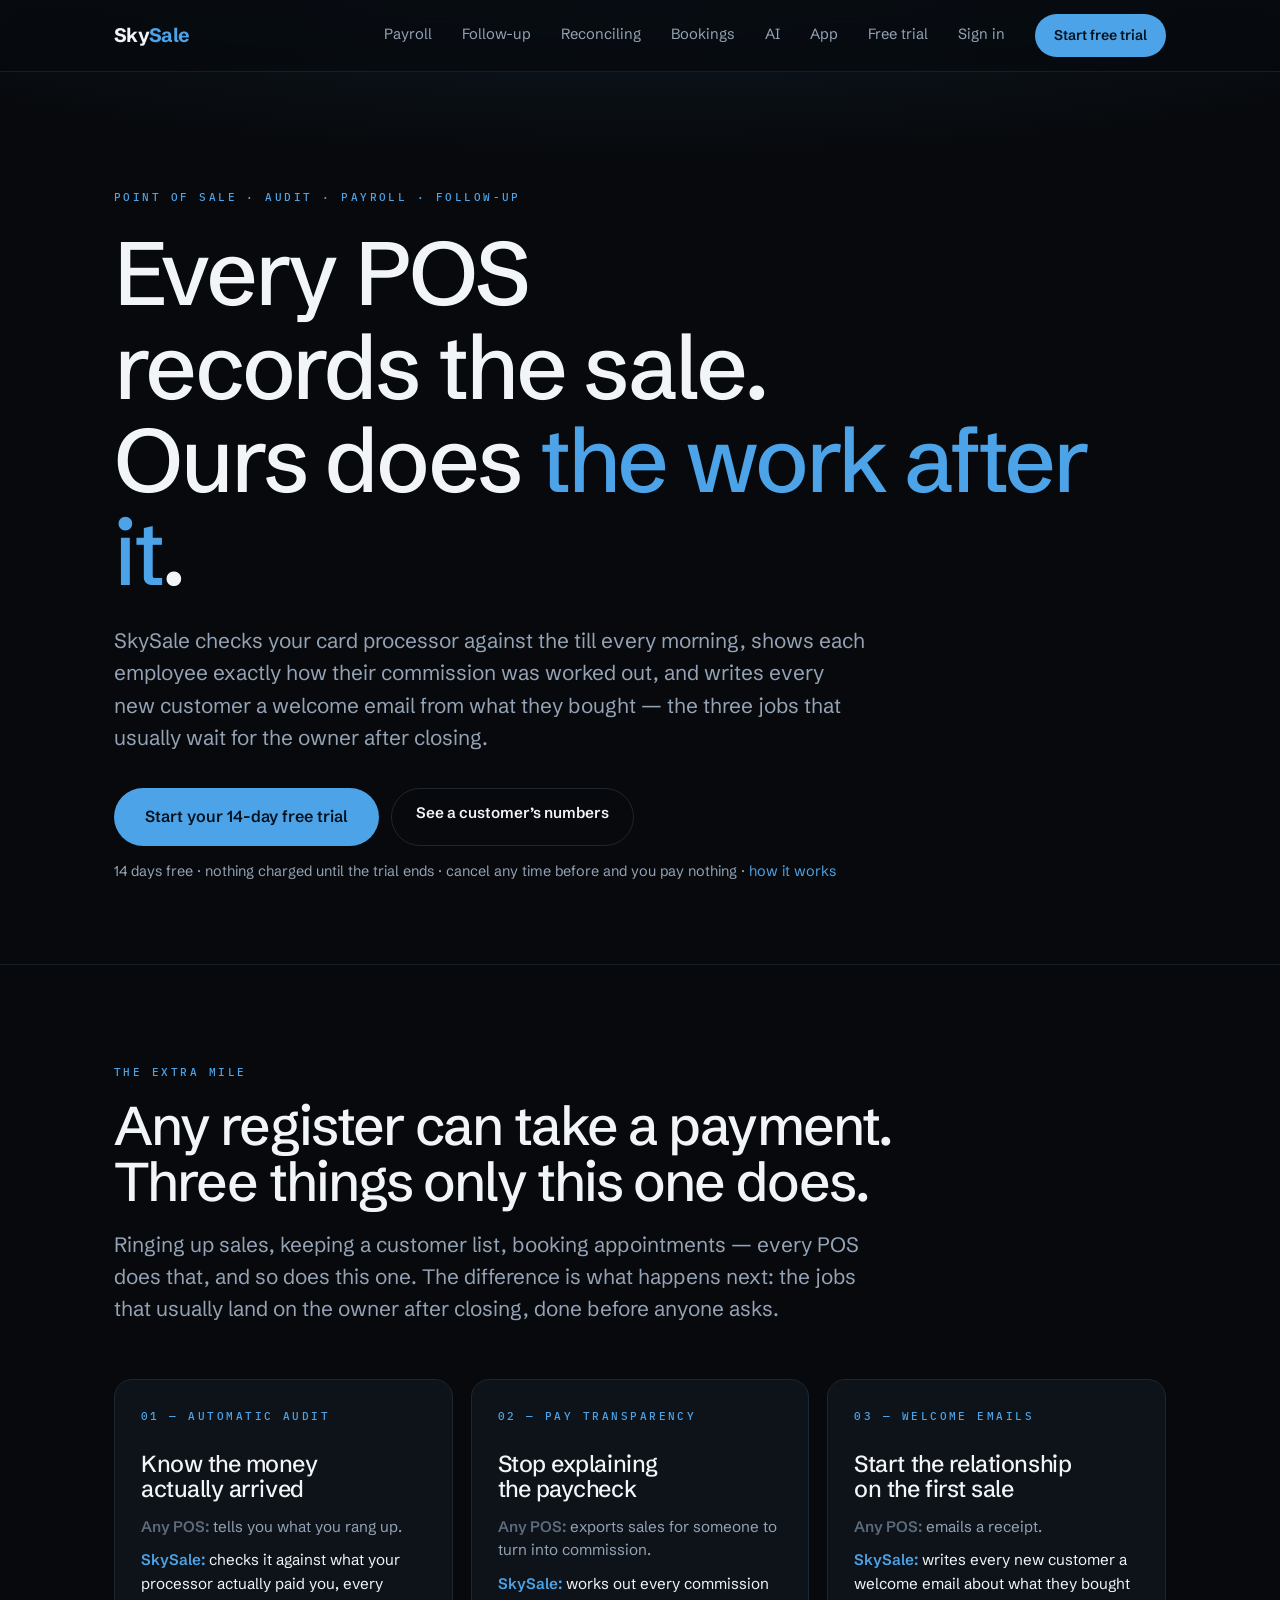
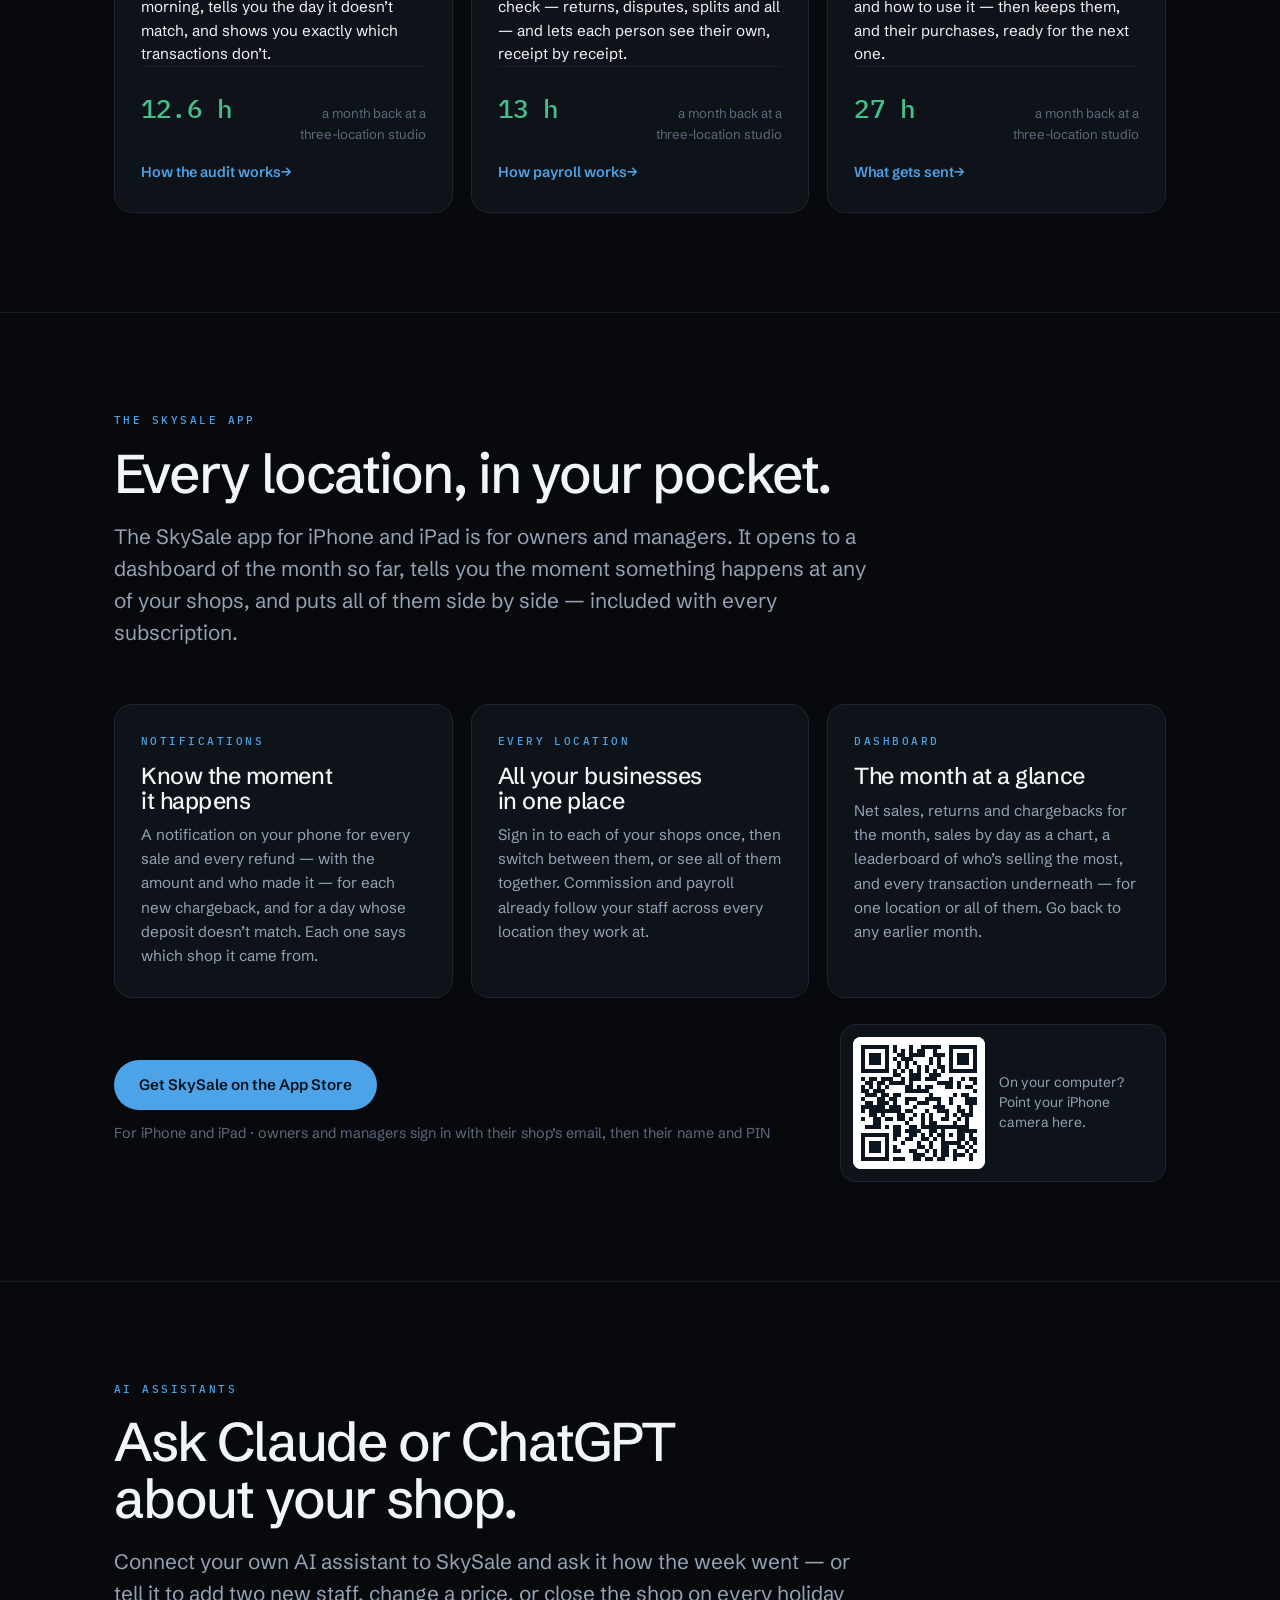
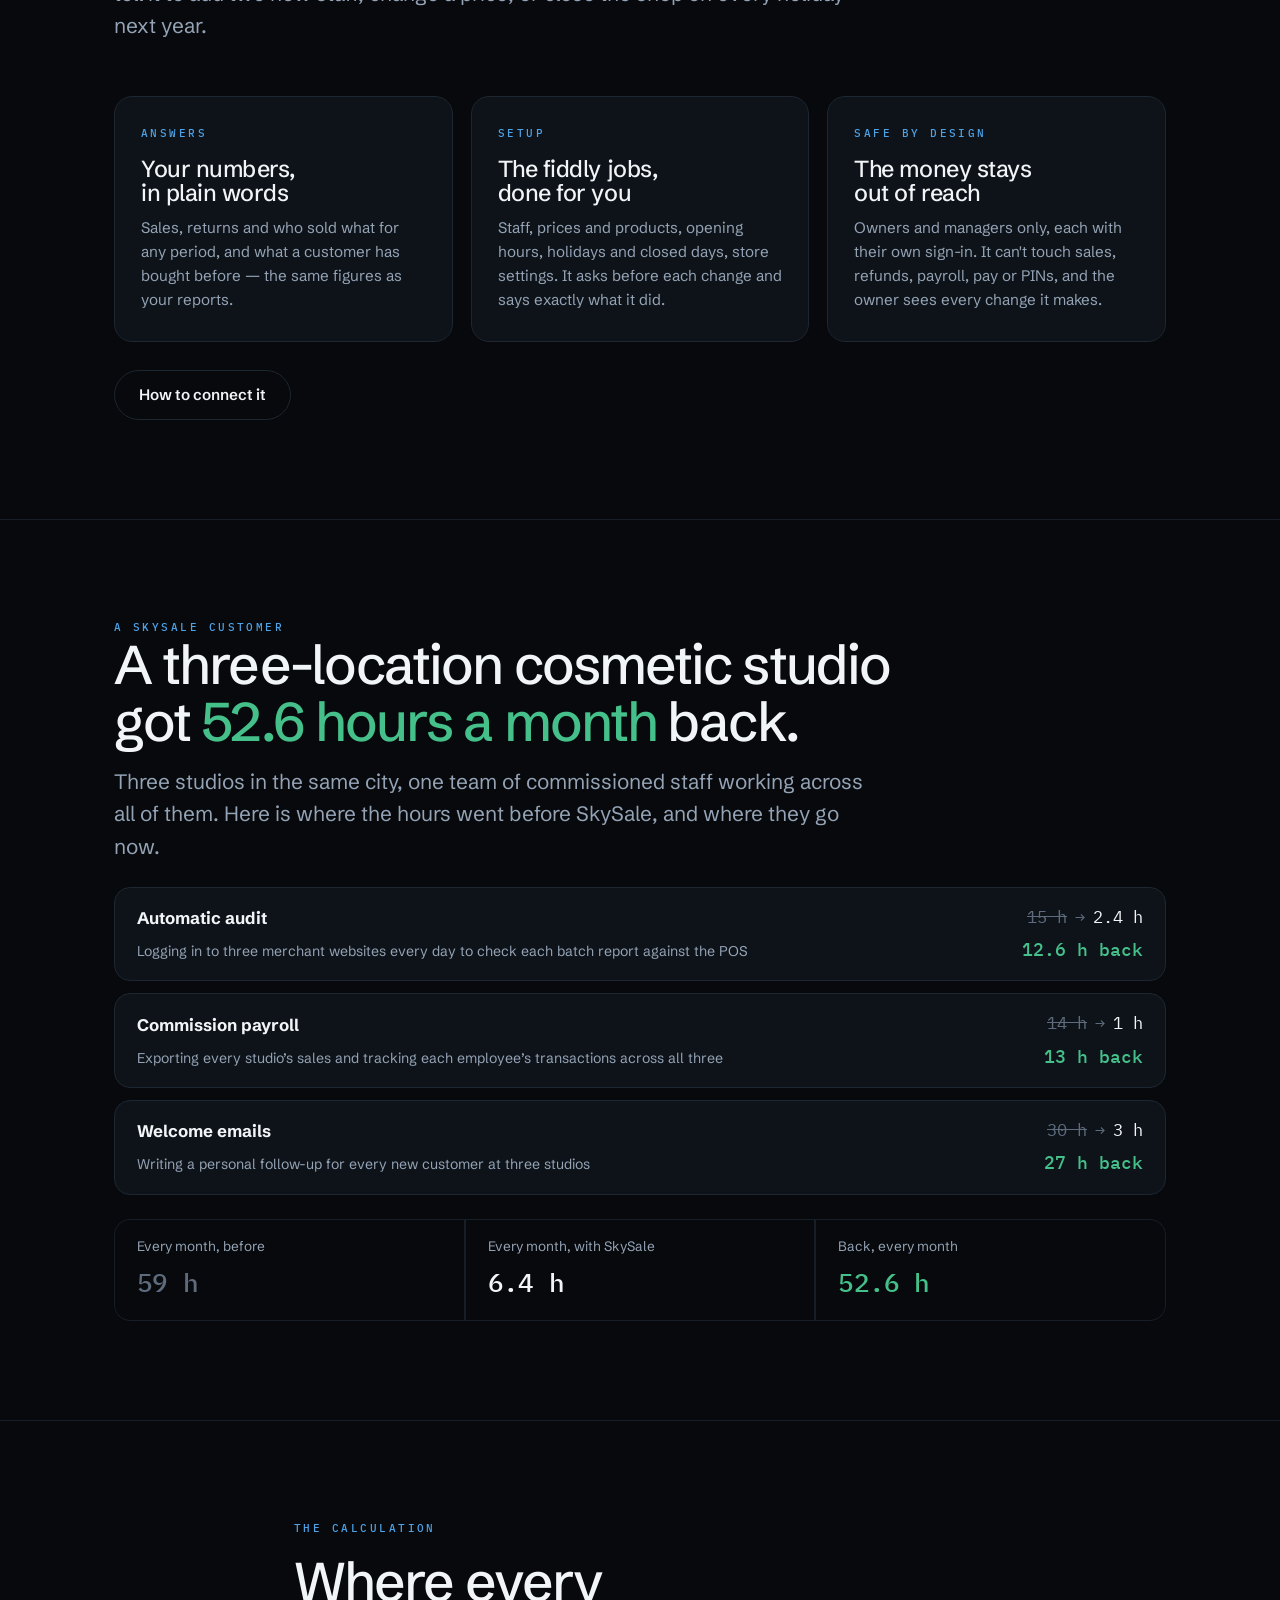
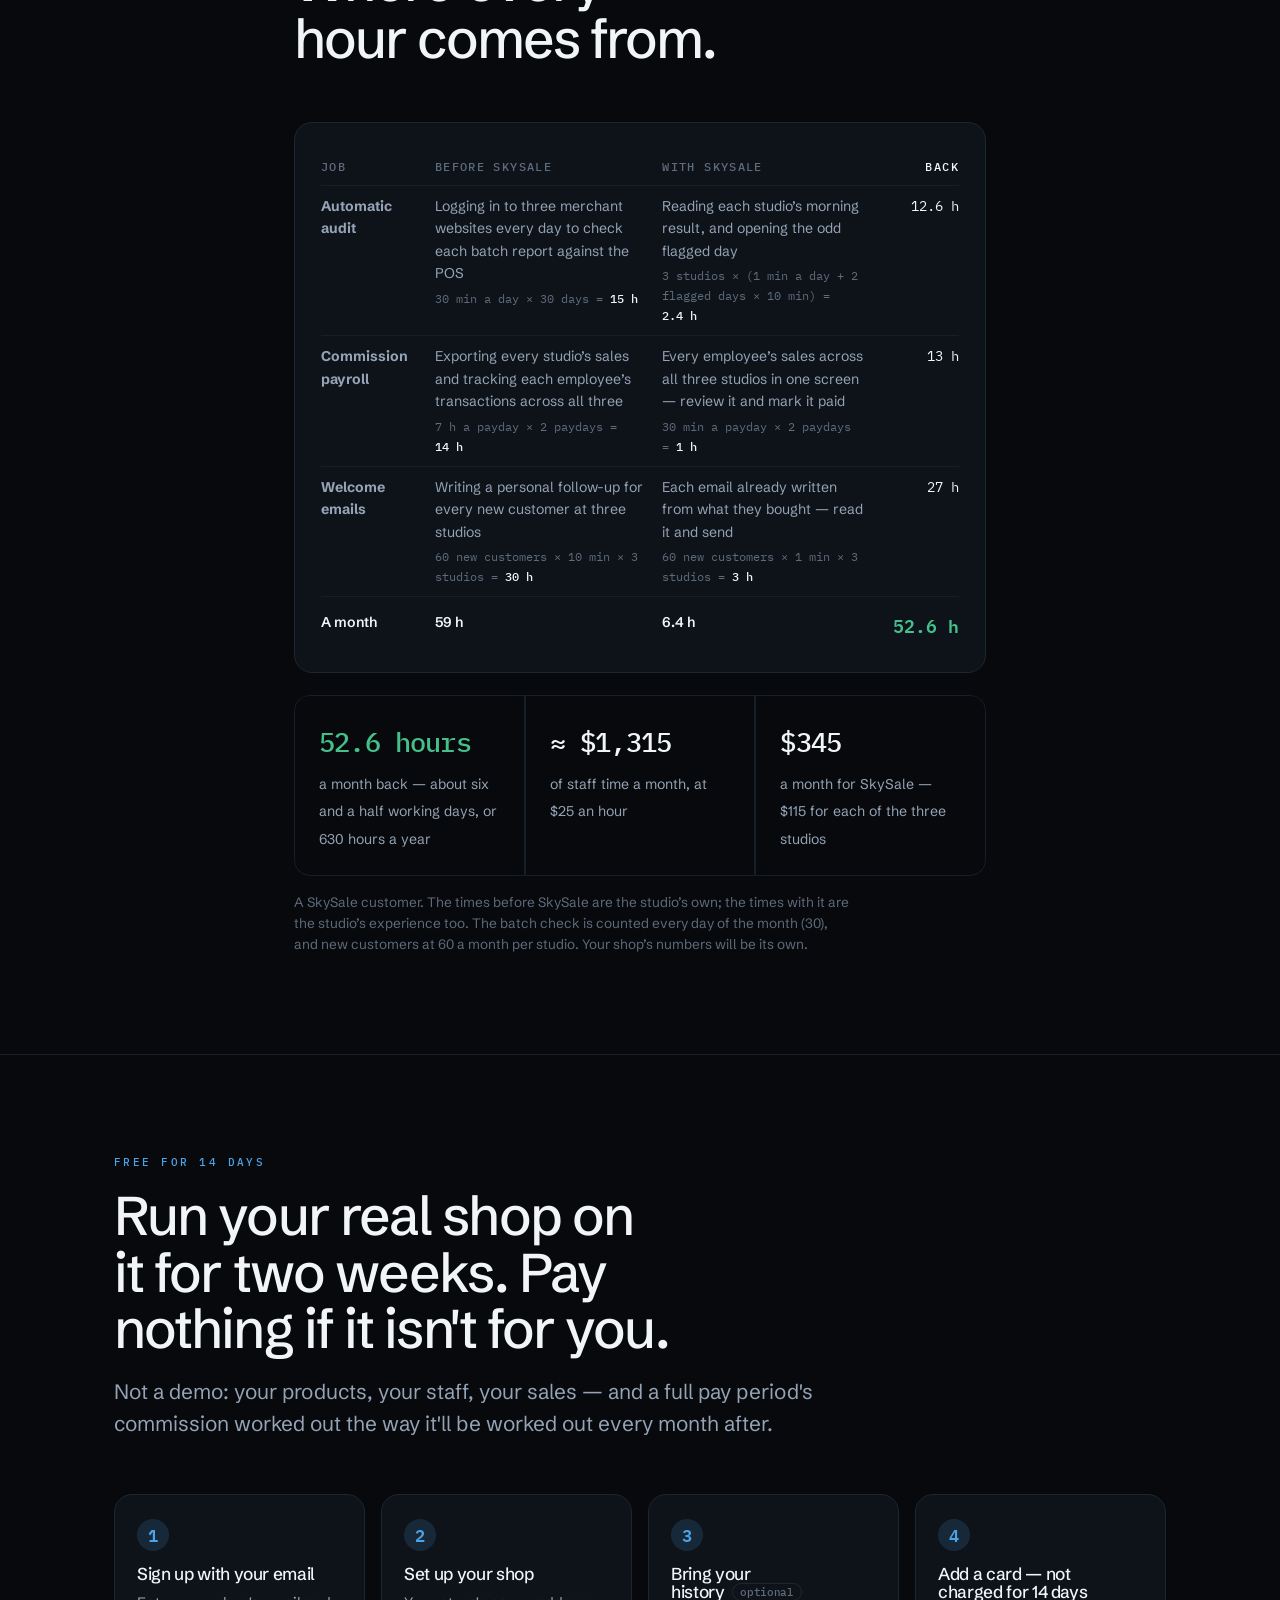
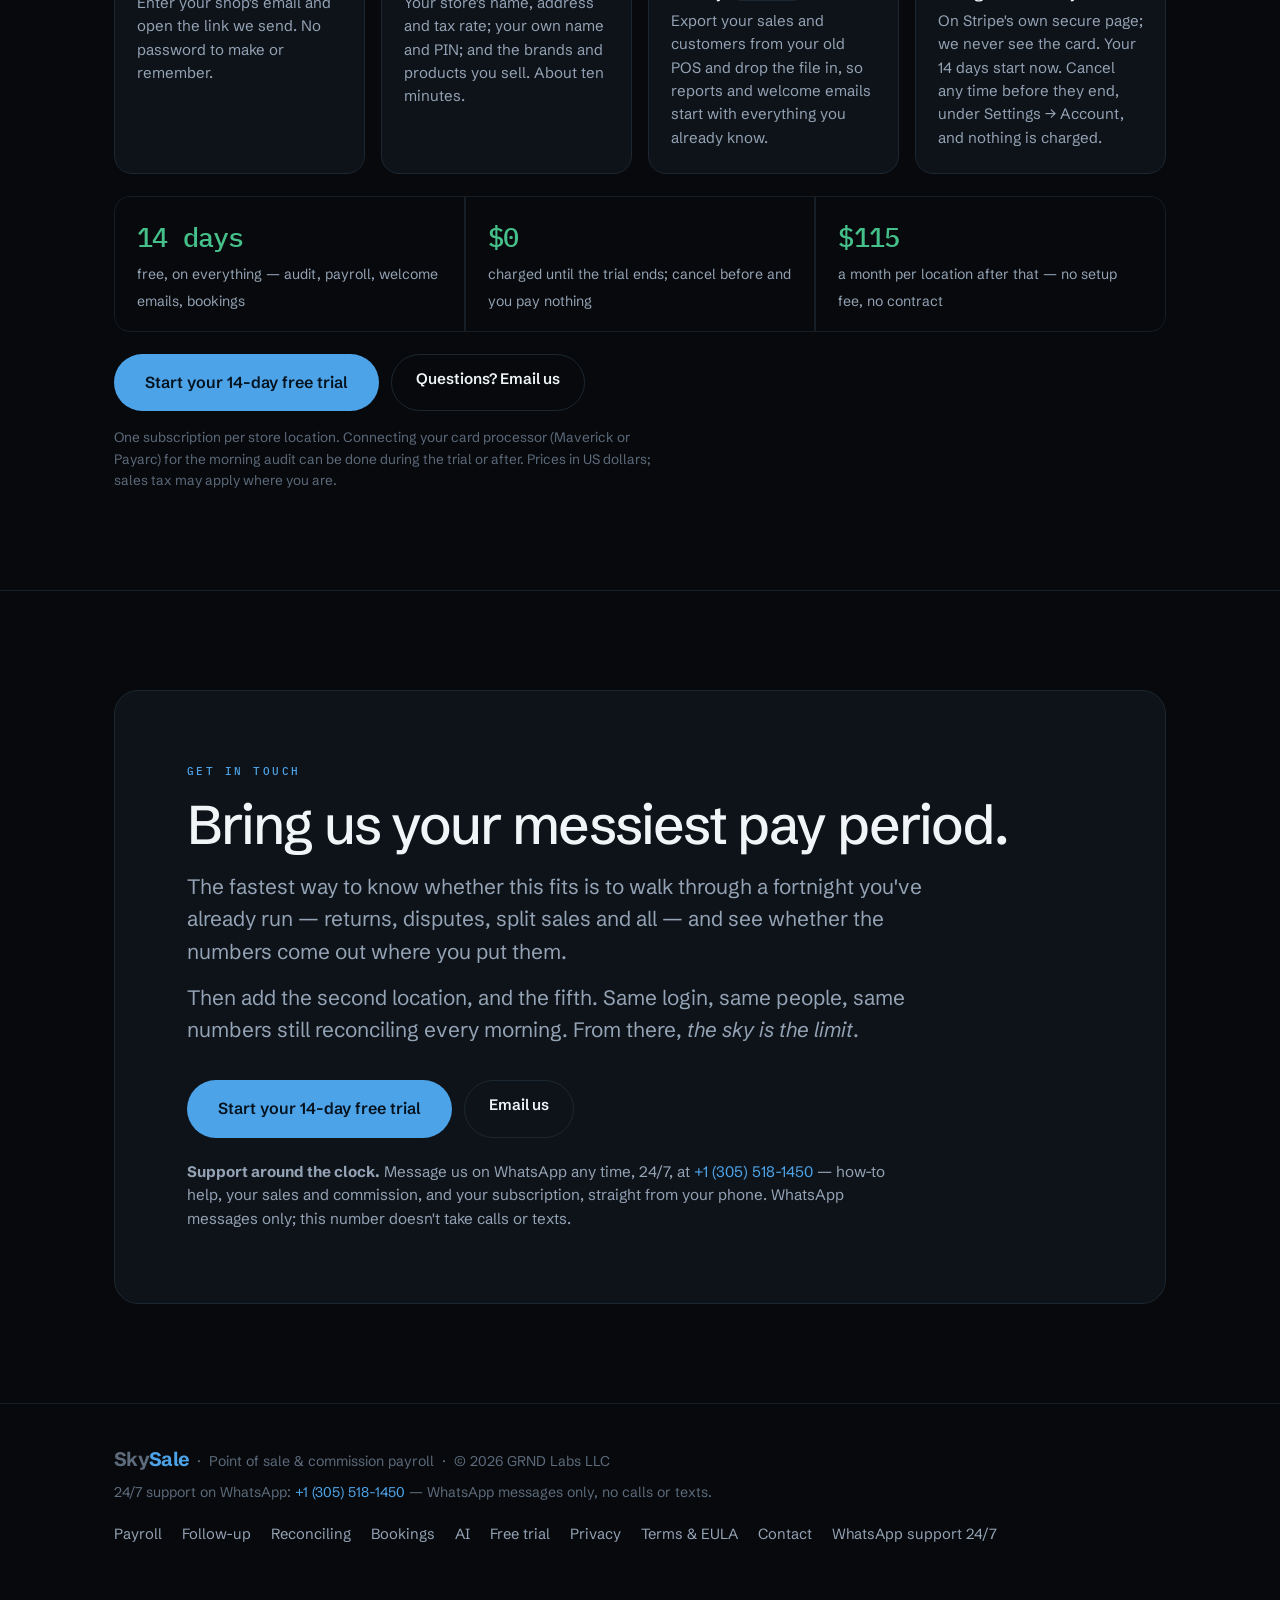
==== commit 7284ddca: "AI assistants: a page on connecting Claude or ChatGPT, a home-page section, and the privacy policy c" ====
--- a/index.html
+++ b/index.html
@@ -36,6 +36,7 @@
       <a class="opt" href="follow-up.html">Follow-up</a>
       <a class="opt" href="reconciliation.html">Reconciling</a>
       <a class="opt" href="bookings.html">Bookings</a>
+      <a class="opt" href="ai.html">AI</a>
       <a class="opt" href="#app">App</a>
       <a class="opt" href="#free-trial">Free trial</a>
       <a class="opt signin" href="https://app.sky-sale.com/">Sign in</a>
@@ -158,6 +159,48 @@
           <img src="assets/app-store-qr.svg" width="132" height="132" alt="QR code linking to SkySale on the App Store">
           <figcaption>On your computer? Point your iPhone camera here.</figcaption>
         </figure>
+      </div>
+    </div>
+  </section>
+
+
+  <!-- ── AI assistants ───────────────────────────────────────────────────
+       Claude or ChatGPT connected by an owner or manager (ai.html): answers
+       about the shop, and setup changes — never sales, payroll or PINs. -->
+  <section class="rule-top" id="ai">
+    <div class="wrap">
+      <div class="sec-head narrow reveal">
+        <p class="eyebrow">AI assistants</p>
+        <h2>Ask Claude or ChatGPT about your shop.</h2>
+        <p class="lede">
+          Connect your own AI assistant to SkySale and ask it how the week went — or tell it to add
+          two new staff, change a price, or close the shop on every holiday next year.
+        </p>
+      </div>
+
+      <div class="miles app-features">
+        <div class="mile card">
+          <span class="eyebrow">Answers</span>
+          <h3>Your numbers, in plain words</h3>
+          <p>Sales, returns and who sold what for any period, and what a customer has bought before —
+          the same figures as your reports.</p>
+        </div>
+        <div class="mile card">
+          <span class="eyebrow">Setup</span>
+          <h3>The fiddly jobs, done for you</h3>
+          <p>Staff, prices and products, opening hours, holidays and closed days, store settings.
+          It asks before each change and says exactly what it did.</p>
+        </div>
+        <div class="mile card">
+          <span class="eyebrow">Safe by design</span>
+          <h3>The money stays out of reach</h3>
+          <p>Owners and managers only, each with their own sign-in. It can't touch sales, refunds,
+          payroll, pay or PINs, and the owner sees every change it makes.</p>
+        </div>
+      </div>
+
+      <div class="cta-row reveal" style="margin-top:28px">
+        <a class="btn btn-ghost" href="ai.html">How to connect it</a>
       </div>
     </div>
   </section>
@@ -356,6 +399,7 @@
       <a href="follow-up.html">Follow-up</a>
       <a href="reconciliation.html">Reconciling</a>
       <a href="bookings.html">Bookings</a>
+      <a href="ai.html">AI</a>
       <a href="https://app.sky-sale.com/signup.html">Free trial</a>
       <a href="privacy.html">Privacy</a>
       <a href="terms.html">Terms &amp; EULA</a>
--- a/styles.css
+++ b/styles.css
@@ -586,3 +586,12 @@
 .app-qr figcaption { margin: 0; max-width: 150px; font-size: .86rem; line-height: 1.45; color: var(--ink-dim); }
 @media (max-width: 760px), (hover: none) and (pointer: coarse) { .app-qr { display: none; } }
 .app-note { font-size: .9rem; color: var(--ink-faint); }
+
+/* ── AI assistants page (ai.html) ──────────────────────────────────────── */
+.ai-figs { display: grid; grid-template-columns: minmax(0, 2fr) minmax(0, 3fr); gap: clamp(24px, 4vw, 48px); align-items: start; }
+@media (max-width: 820px) { .ai-figs { grid-template-columns: 1fr; } .ai-figs figure:first-child { max-width: 420px; } }
+.ai-addr code {
+  display: inline-block; font-family: var(--mono); font-size: 1rem; color: var(--ink);
+  background: var(--panel); border: 1px solid var(--line); border-radius: 10px; padding: 10px 16px;
+  user-select: all;
+}
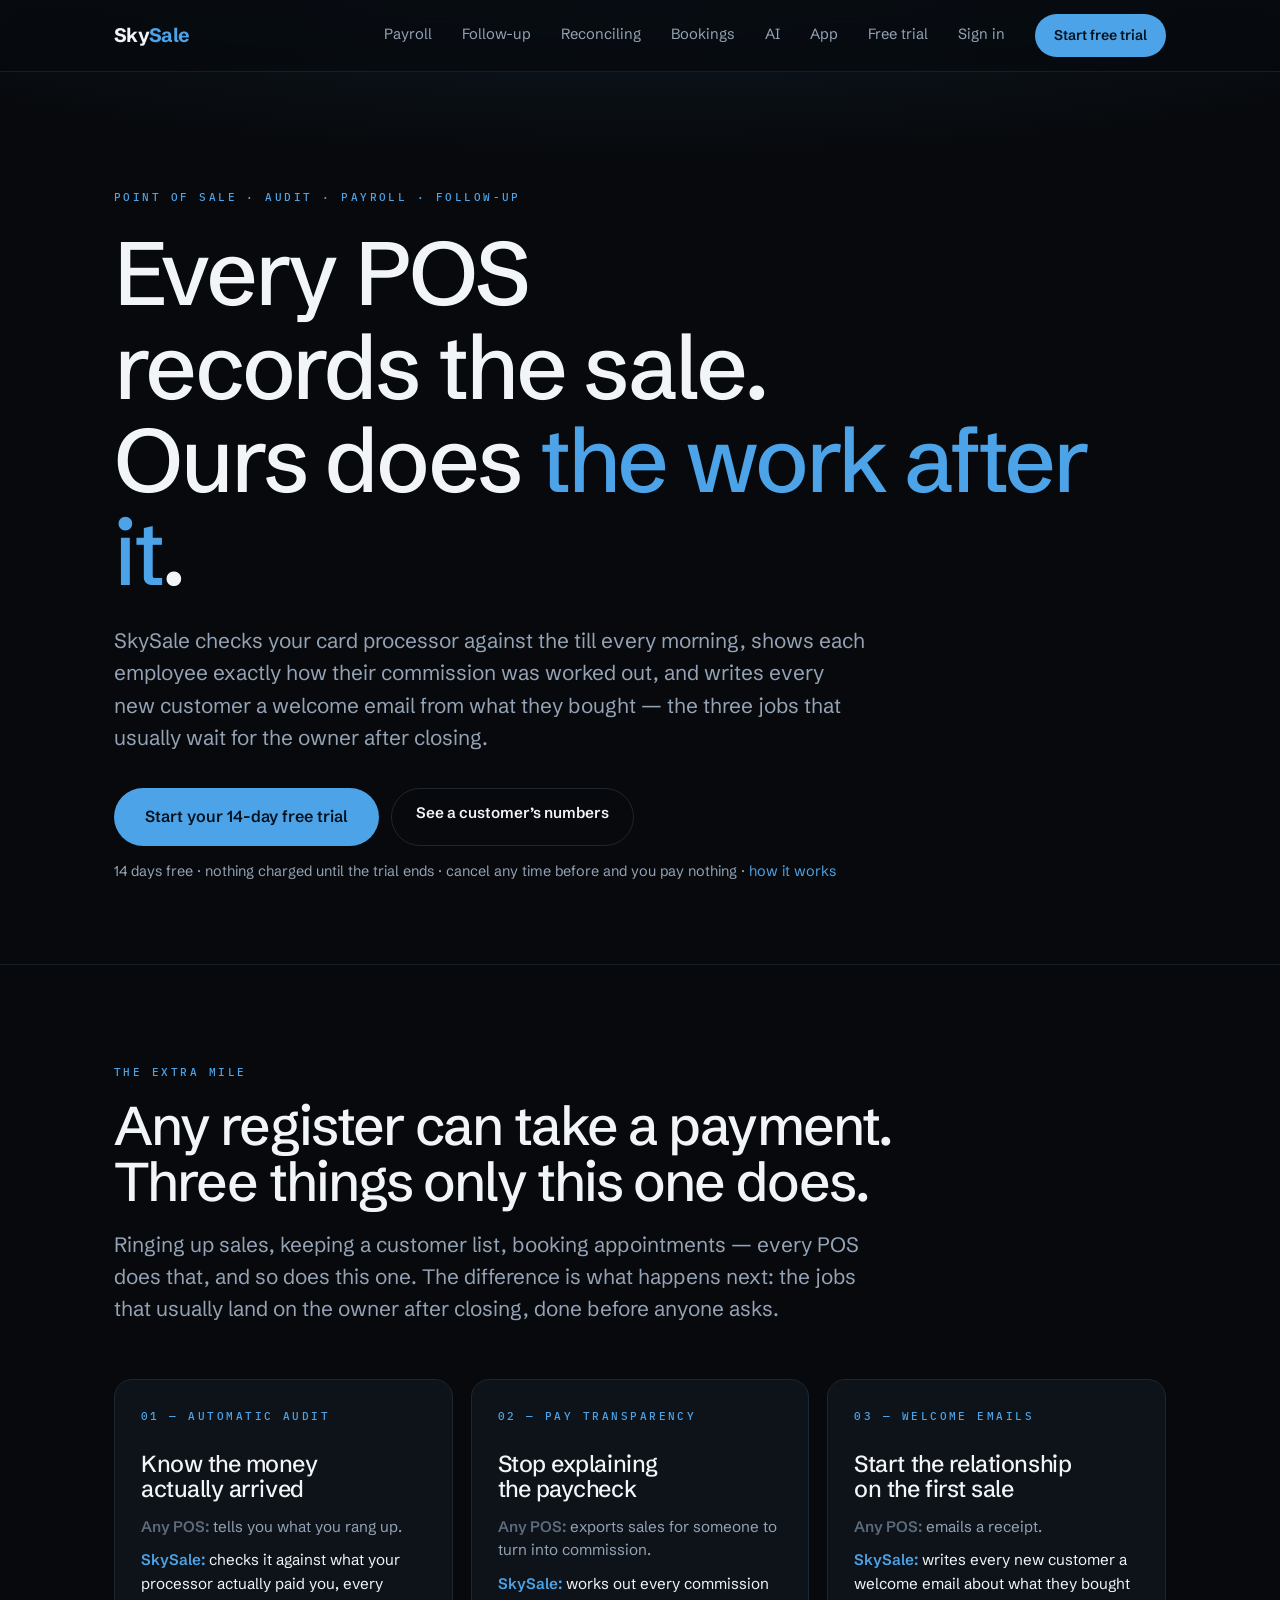
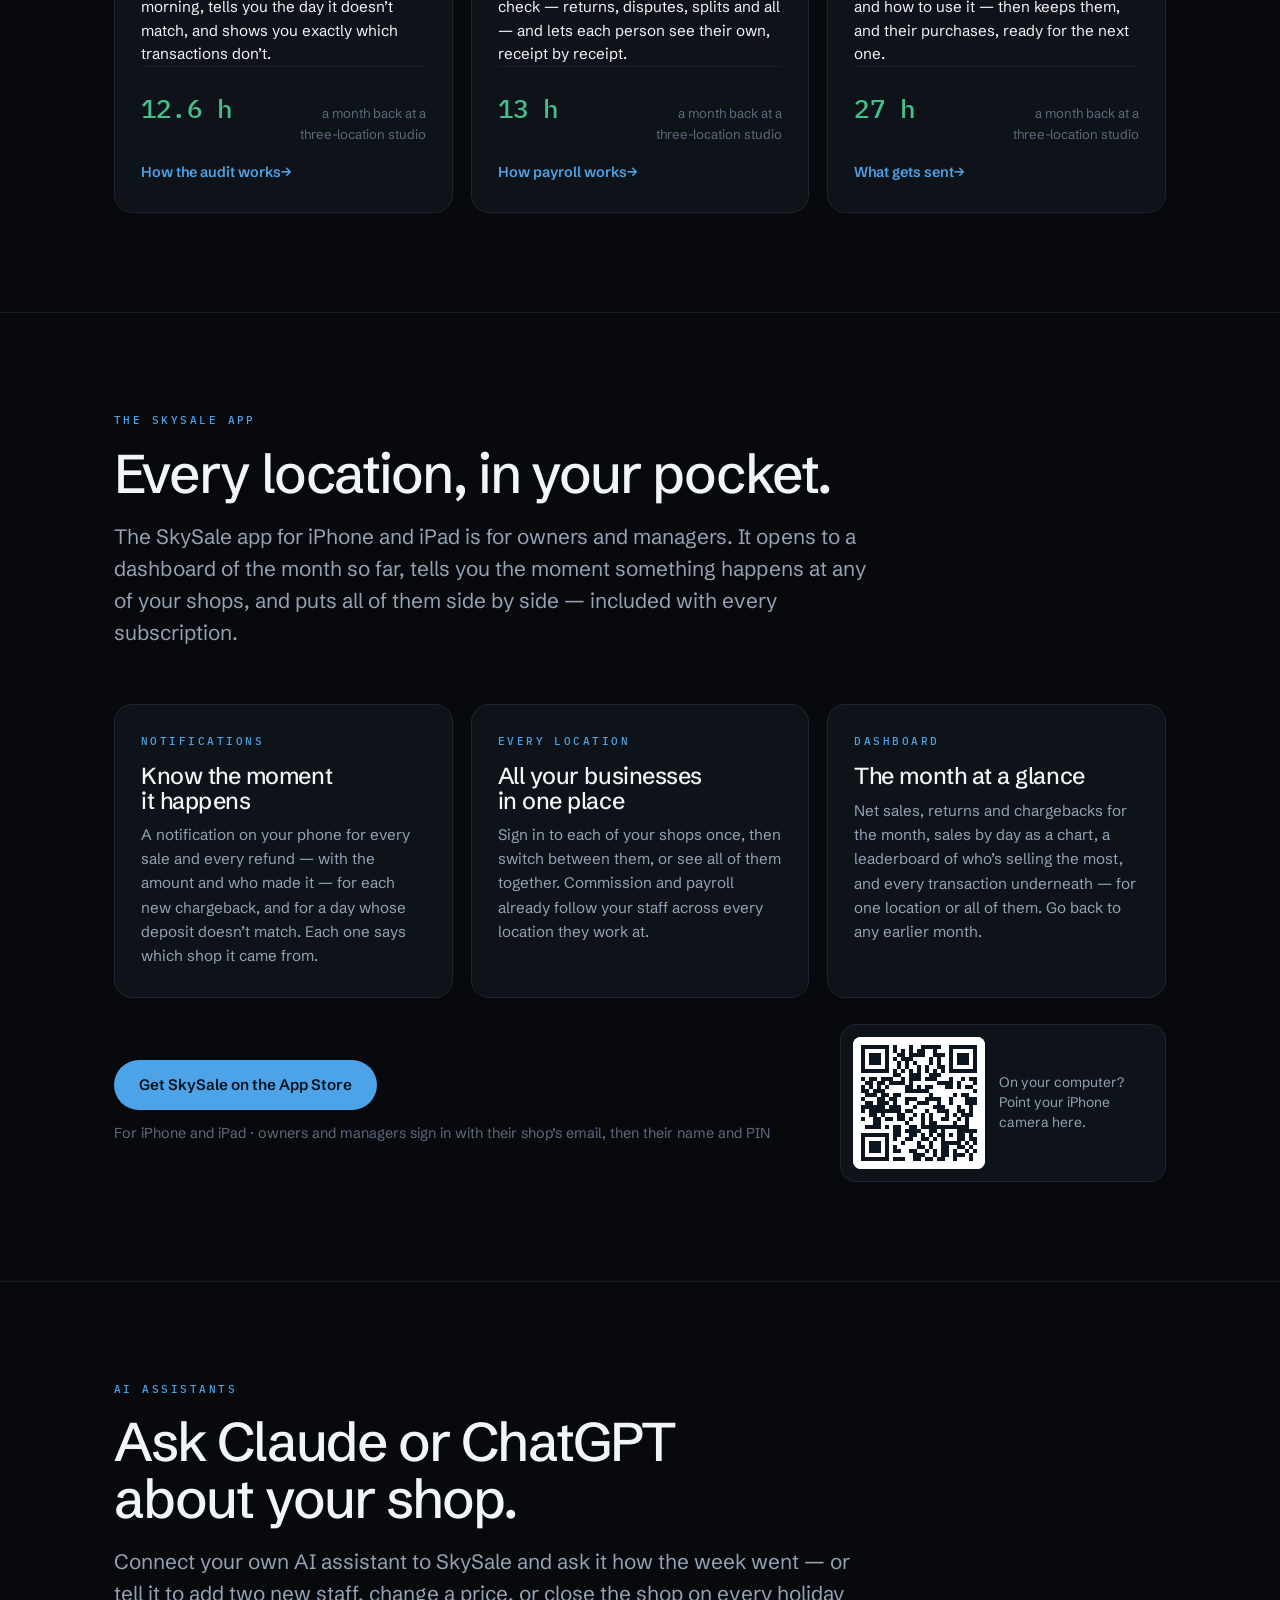
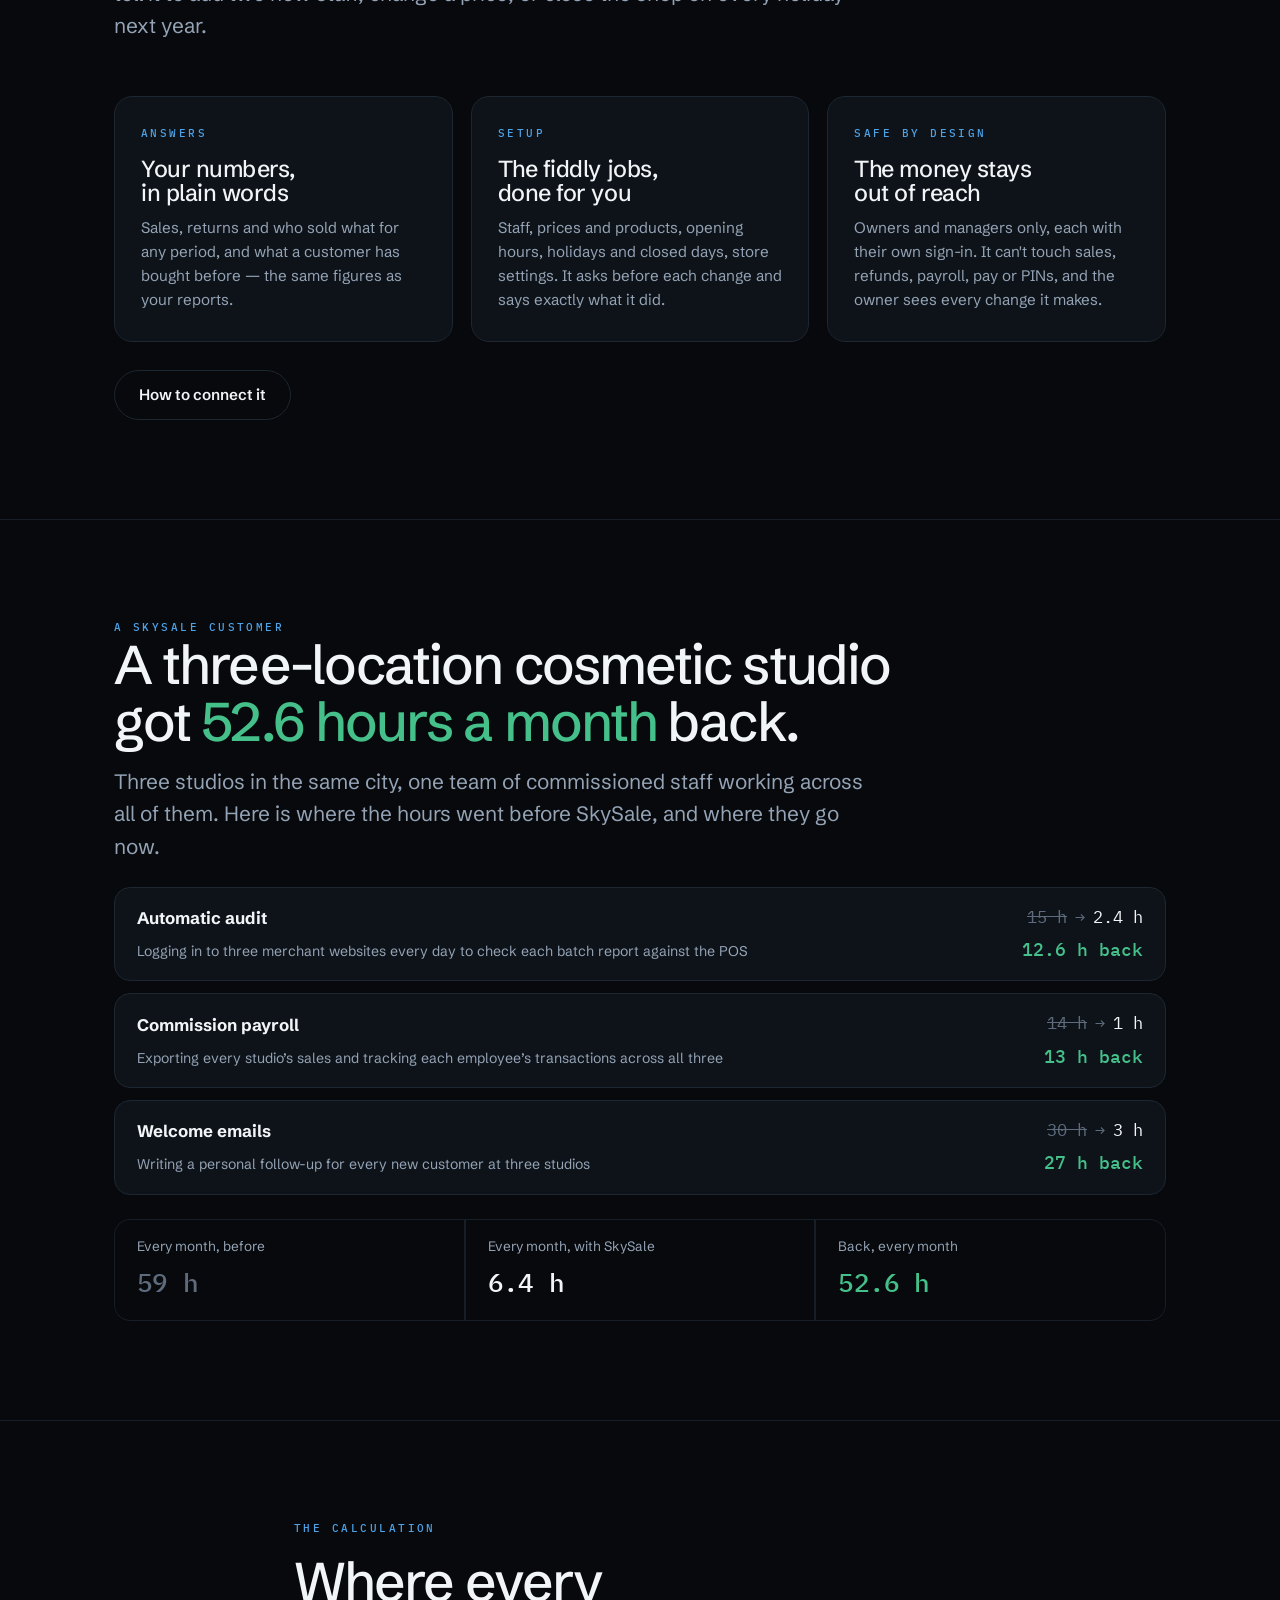
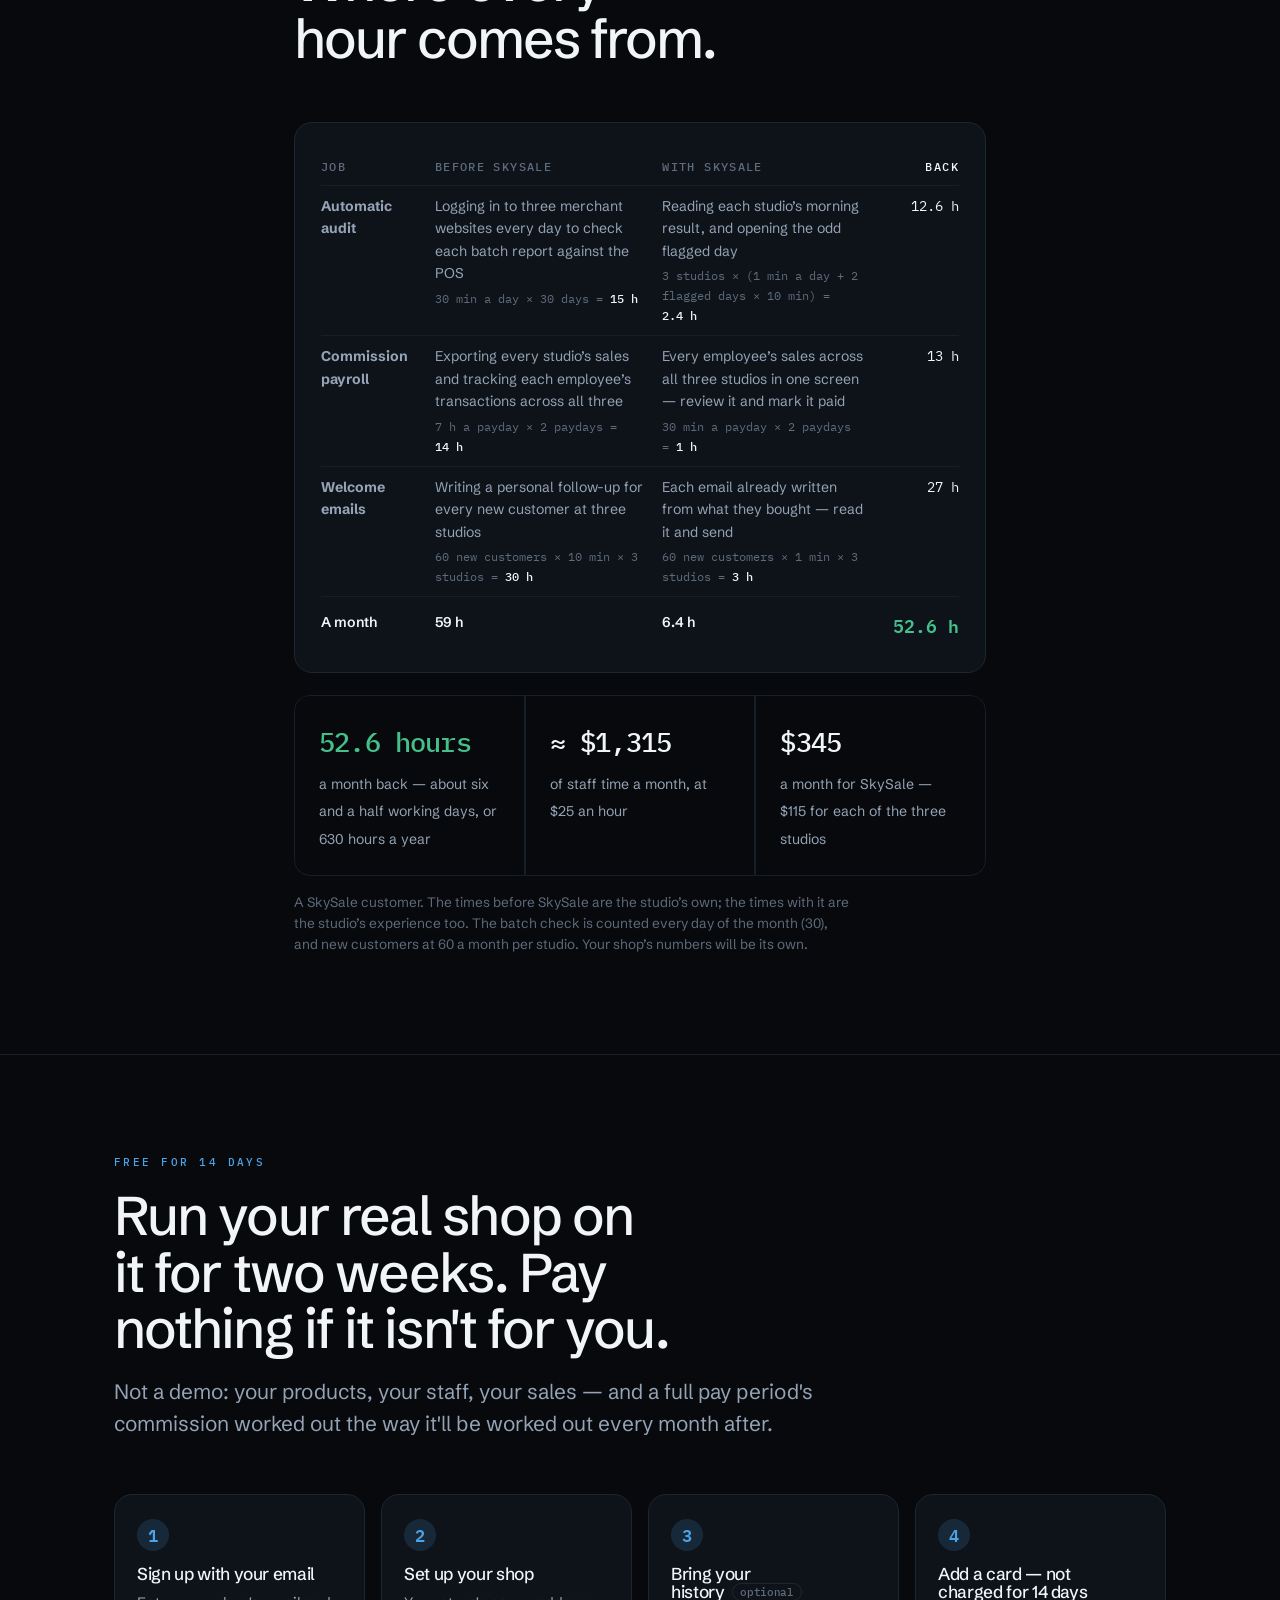
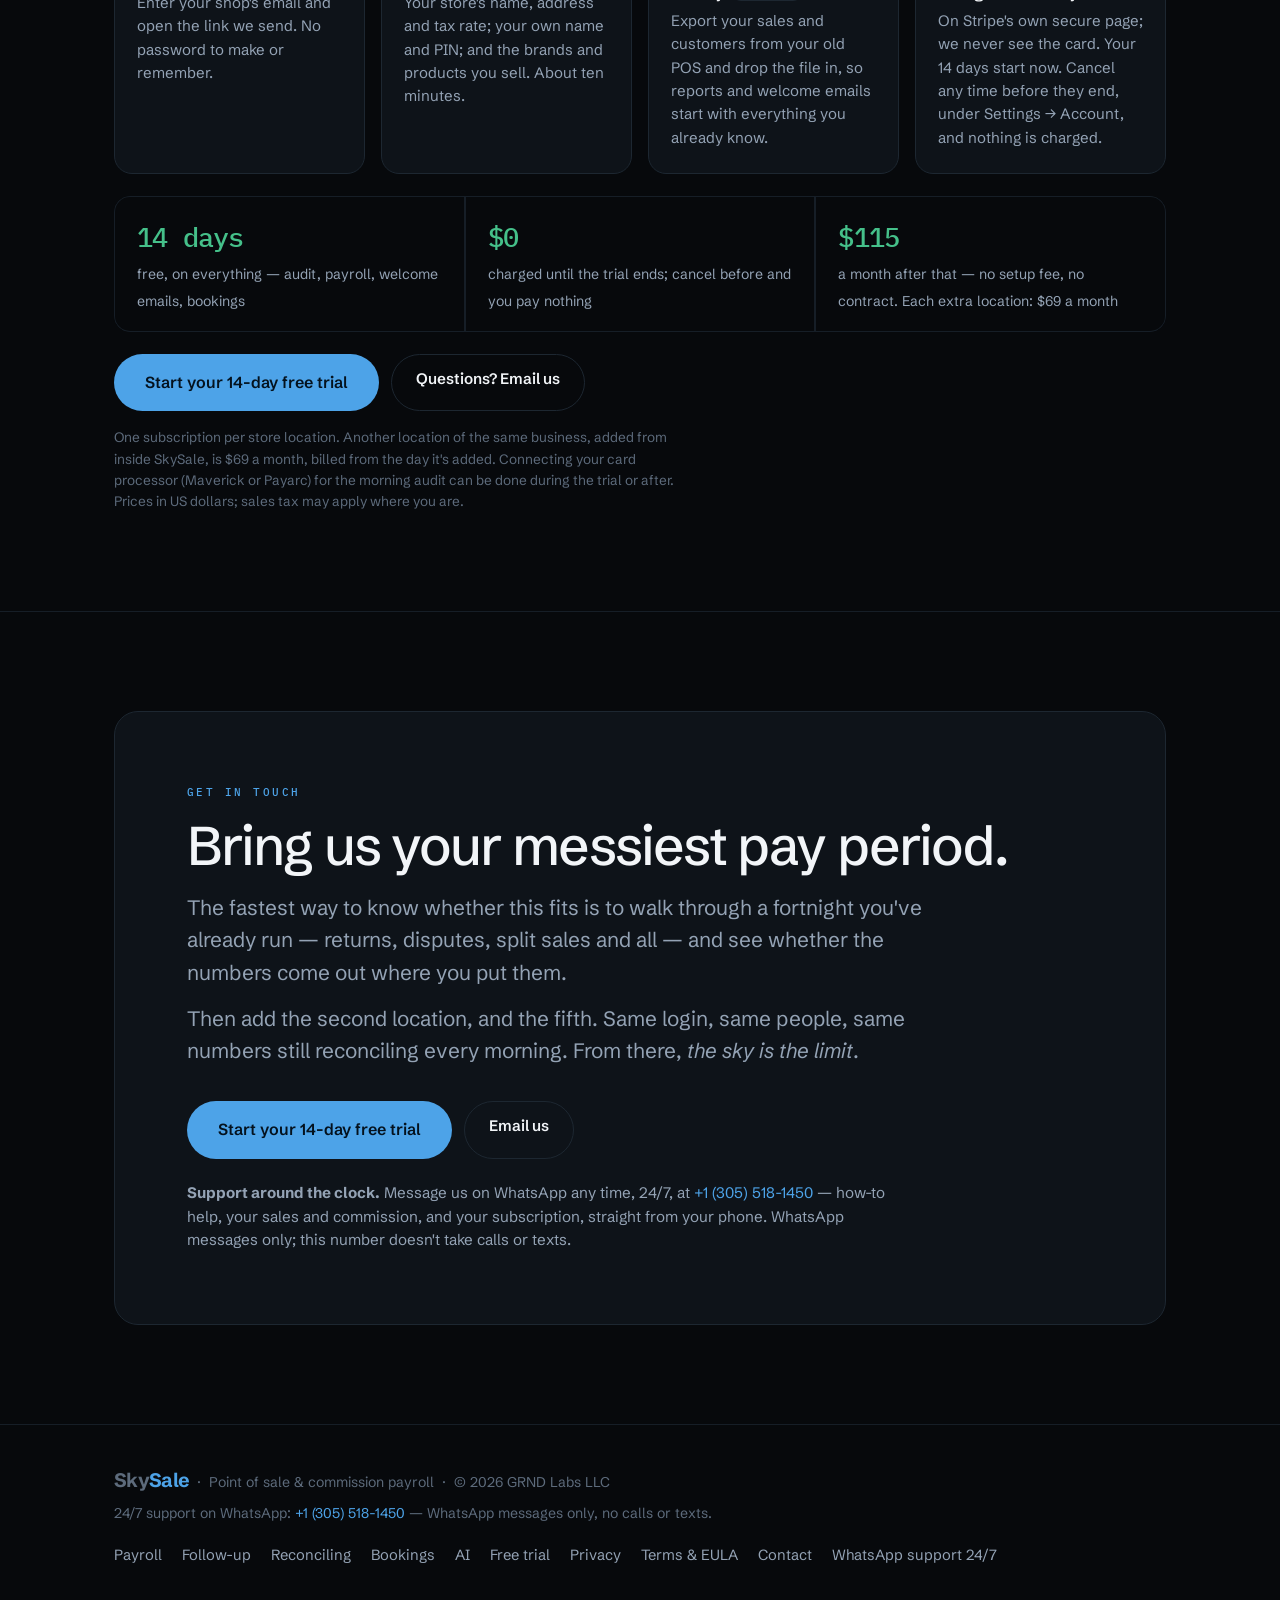
==== commit bb48fc37: "Pricing: each extra location is $69 a month Co-Authored-By: Claude Opus 5.5 <noreply@anthropic.com> " ====
--- a/index.html
+++ b/index.html
@@ -308,7 +308,8 @@
   <!-- ── The free trial ────────────────────────────────────────────────
        Exactly what signup does: the steps are the app's own, and the terms
        are Stripe Checkout's as configured in billing (14 days, card taken but
-       not charged until the trial ends, $115 a month per location after). -->
+       not charged until the trial ends, $115 a month per location after, $69 for
+       each extra location added from the app). -->
   <section class="rule-top" id="free-trial">
     <div class="wrap">
       <div class="sec-head narrow reveal">
@@ -346,14 +347,15 @@
       <div class="trial-terms reveal">
         <div><b>14 days</b><span>free, on everything — audit, payroll, welcome emails, bookings</span></div>
         <div><b>$0</b><span>charged until the trial ends; cancel before and you pay nothing</span></div>
-        <div><b>$115</b><span>a month per location after that — no setup fee, no contract</span></div>
+        <div><b>$115</b><span>a month after that — no setup fee, no contract. Each extra location: $69 a month</span></div>
       </div>
       <div class="cta-row reveal" style="margin-top:22px">
         <a class="btn btn-solid btn-lg" href="https://app.sky-sale.com/signup.html">Start your 14-day free trial</a>
         <a class="btn btn-ghost" href="mailto:hello@sky-sale.com?subject=SkySale%20free%20trial">Questions? Email us</a>
       </div>
       <p class="fineprint">
-        One subscription per store location. Connecting your card
+        One subscription per store location. Another location of the same business, added from inside
+        SkySale, is $69 a month, billed from the day it's added. Connecting your card
         processor (Maverick or Payarc) for the morning audit can be done during the trial or after.
         Prices in US dollars; sales tax may apply where you are.
       </p>
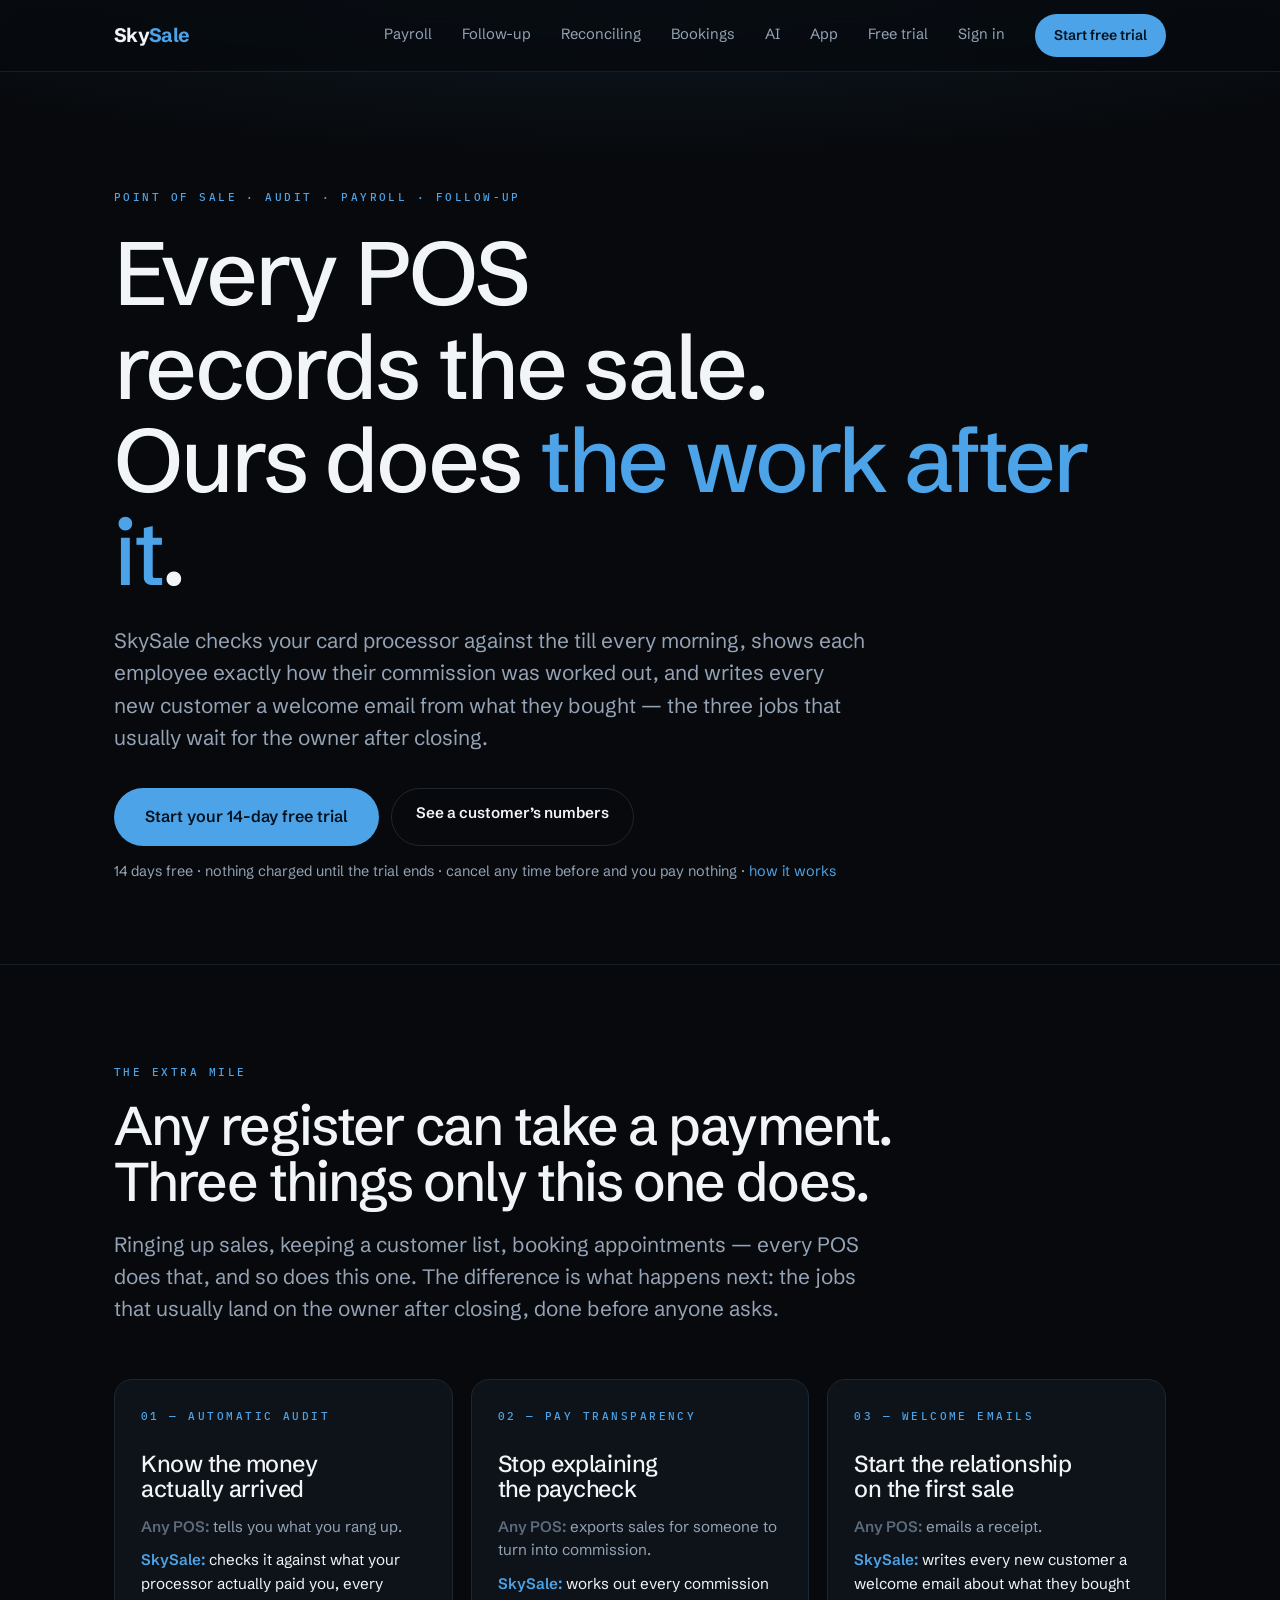
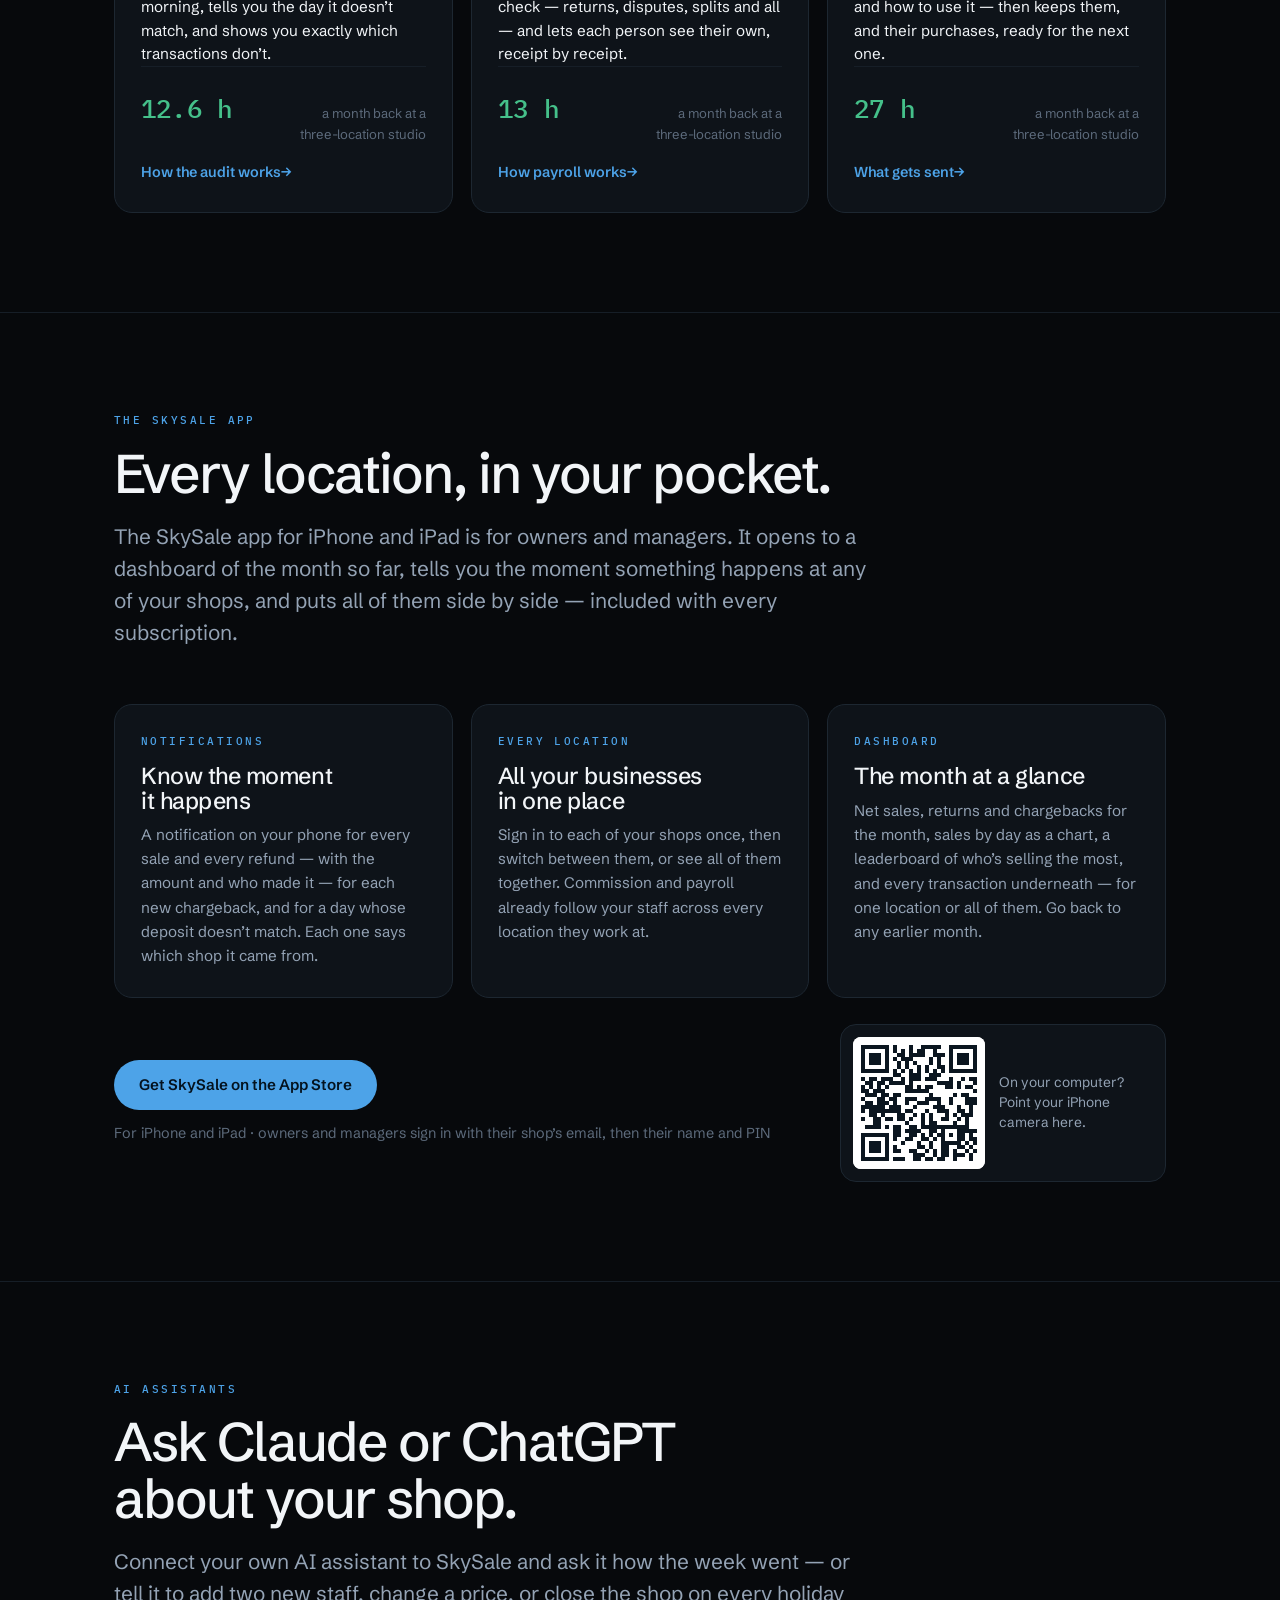
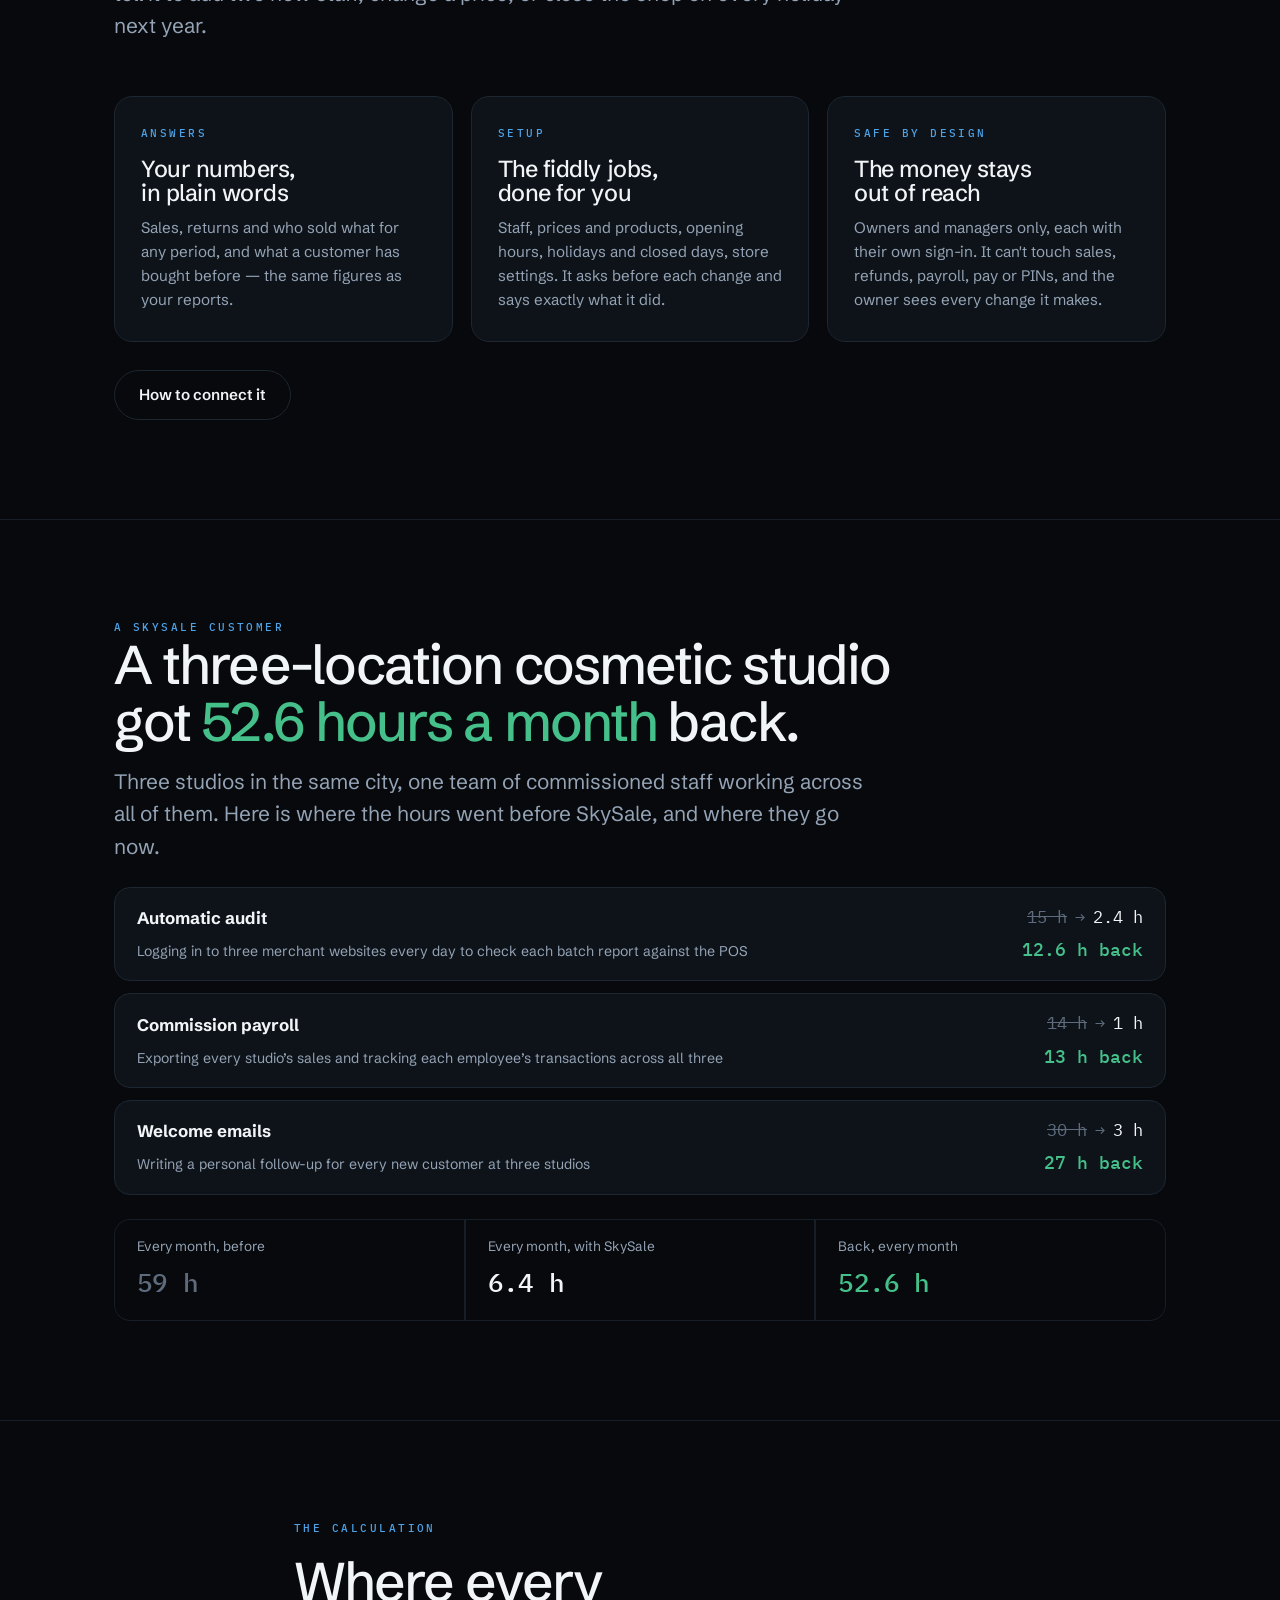
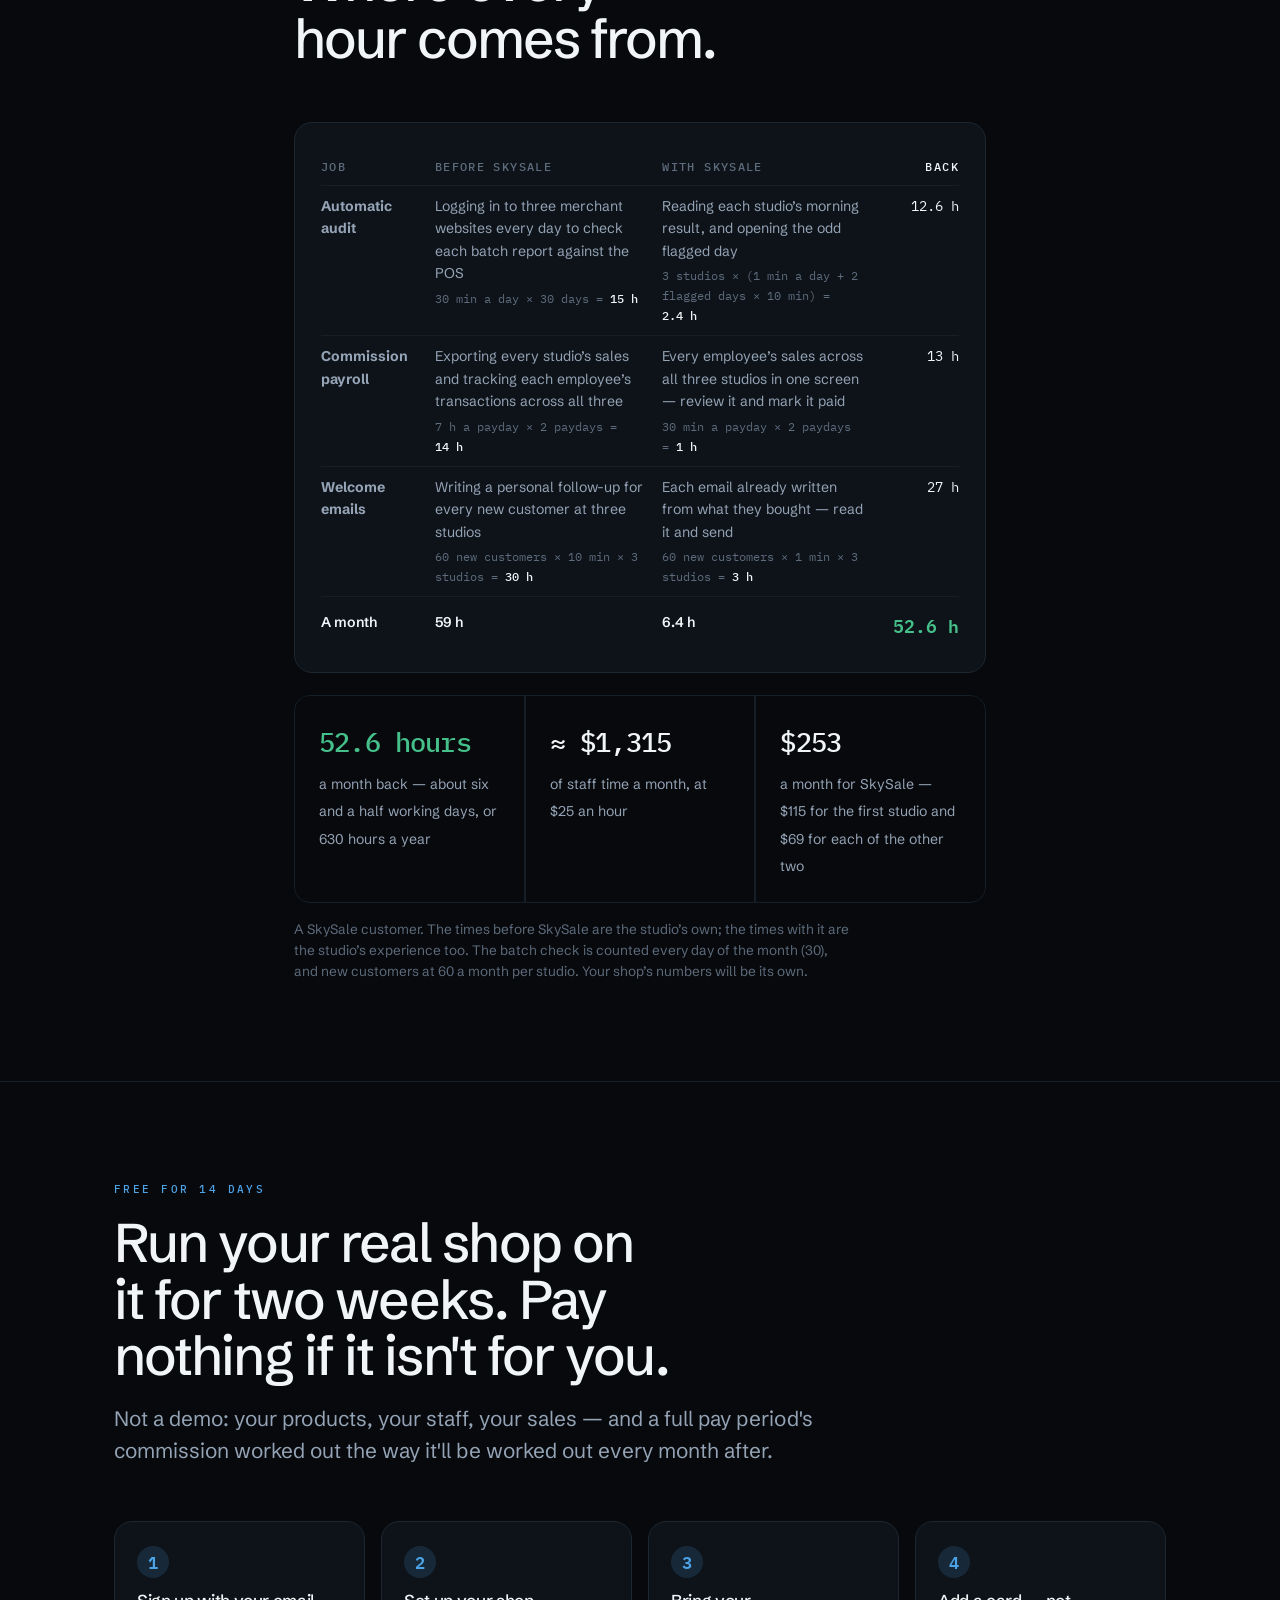
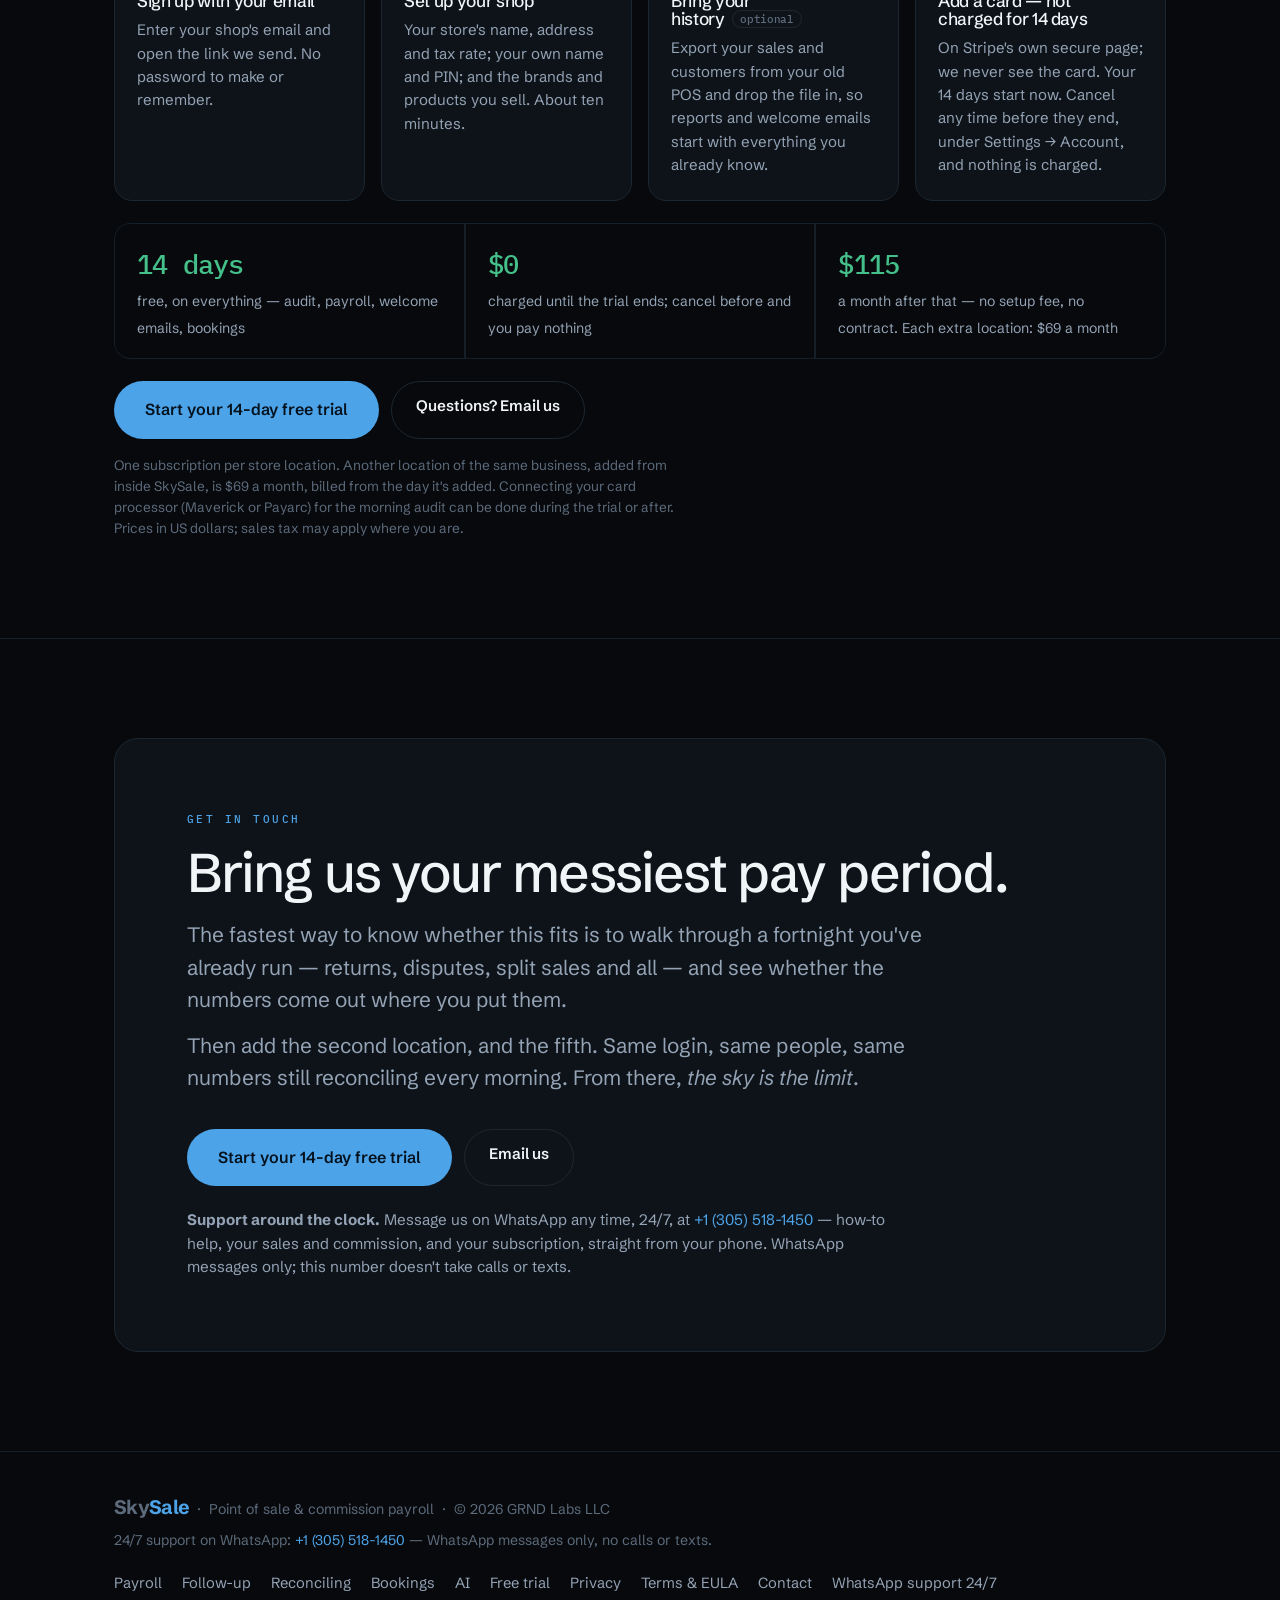
==== commit 8f0d5aa4: "Terms and home page: $69 extra locations, $14 sleep, locations may share data Co-Authored-By: Claude" ====
--- a/index.html
+++ b/index.html
@@ -295,7 +295,7 @@
       <div class="total-saved reveal">
         <div><b class="credit">52.6 hours</b><span>a month back — about six and a half working days, or 630 hours a year</span></div>
         <div><b>≈ $1,315</b><span>of staff time a month, at $25 an hour</span></div>
-        <div><b>$345</b><span>a month for SkySale — $115 for each of the three studios</span></div>
+        <div><b>$253</b><span>a month for SkySale — $115 for the first studio and $69 for each of the other two</span></div>
       </div>
       <p class="fineprint">
         A SkySale customer. The times before SkySale are the studio’s own; the times with it are the studio’s
